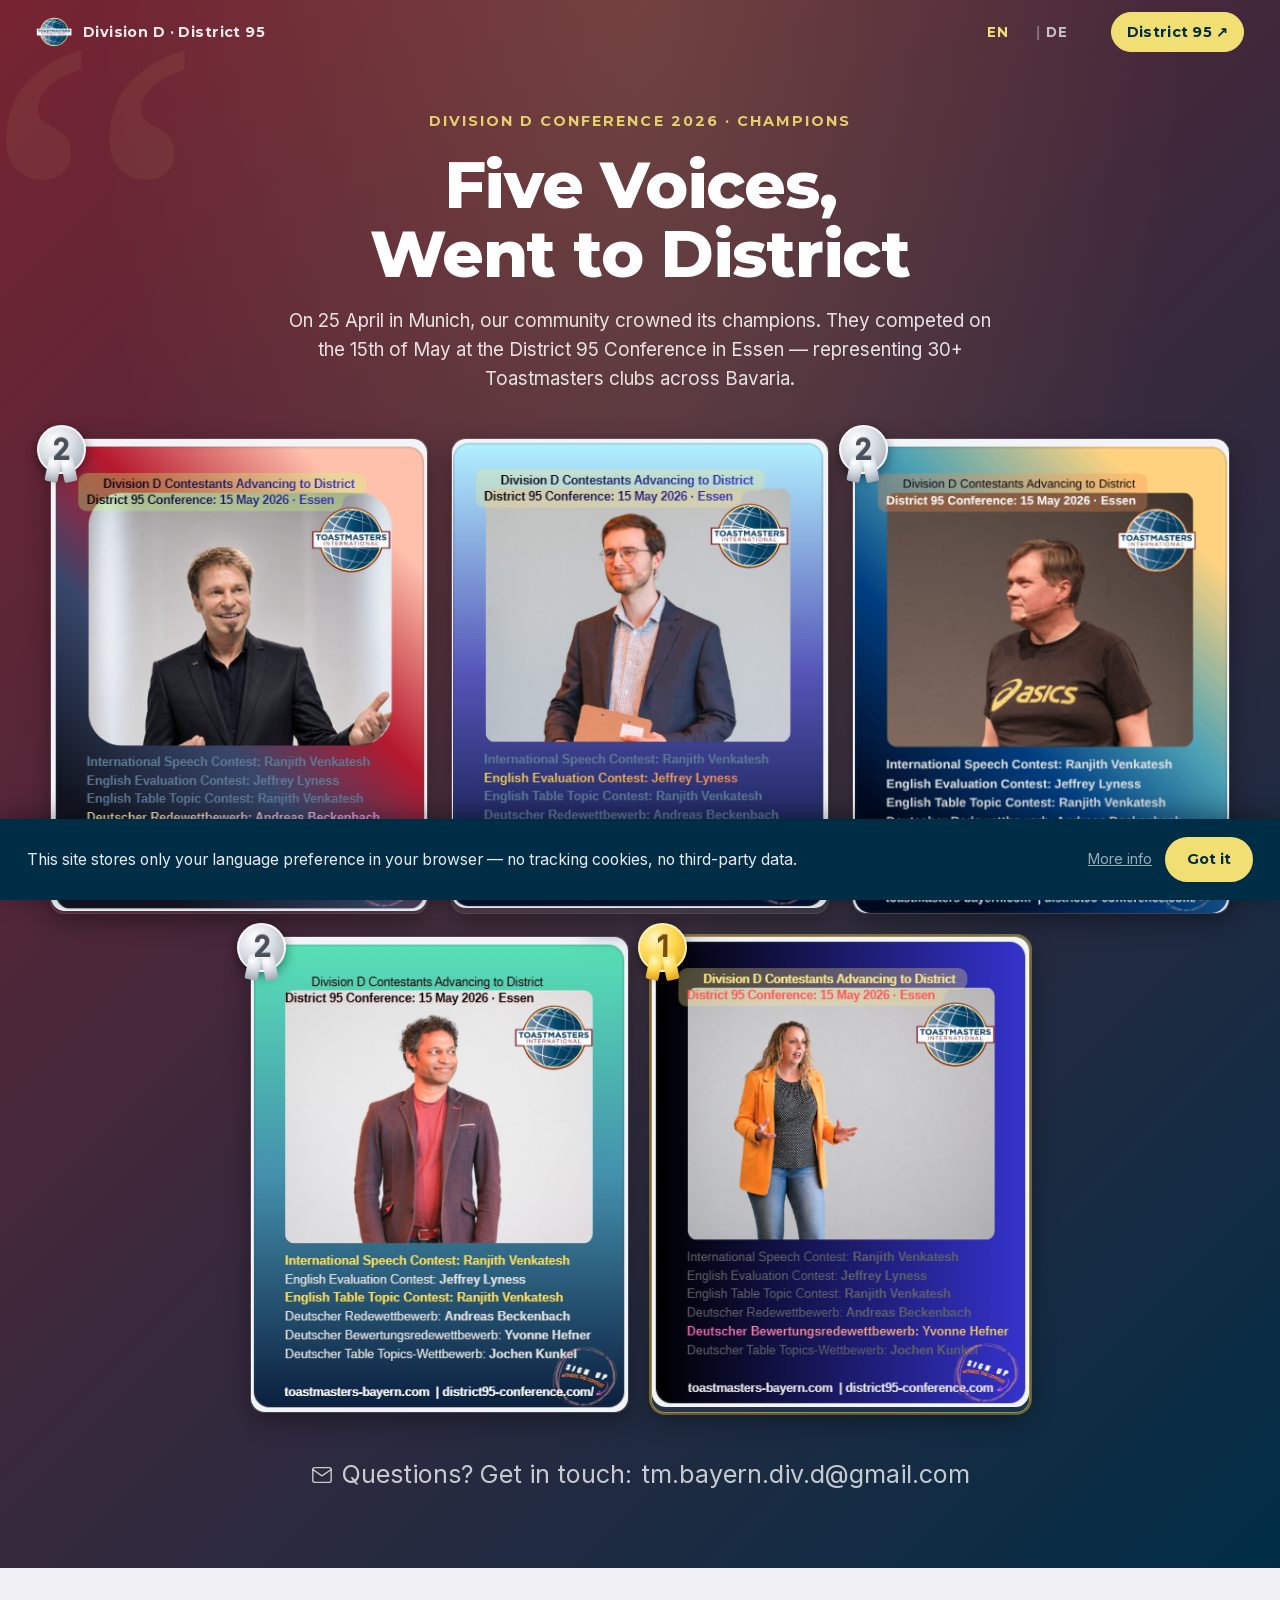
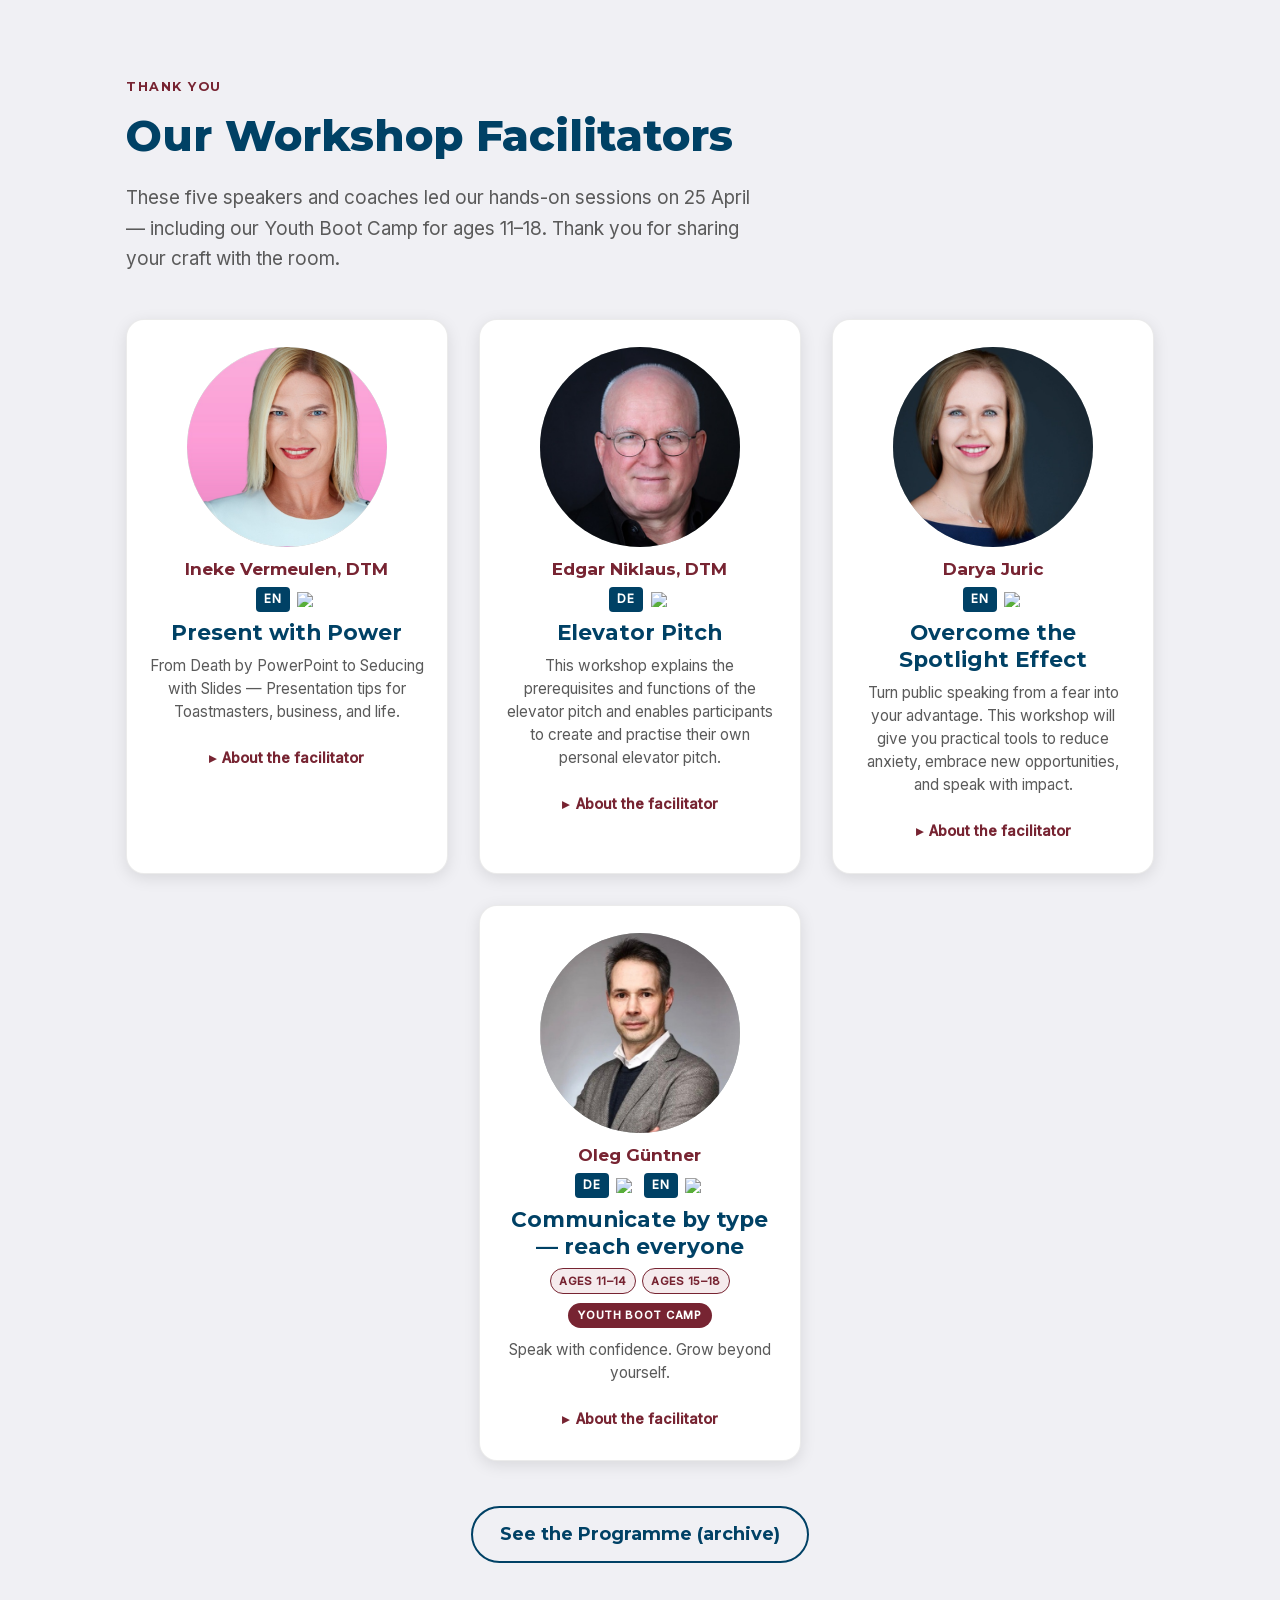
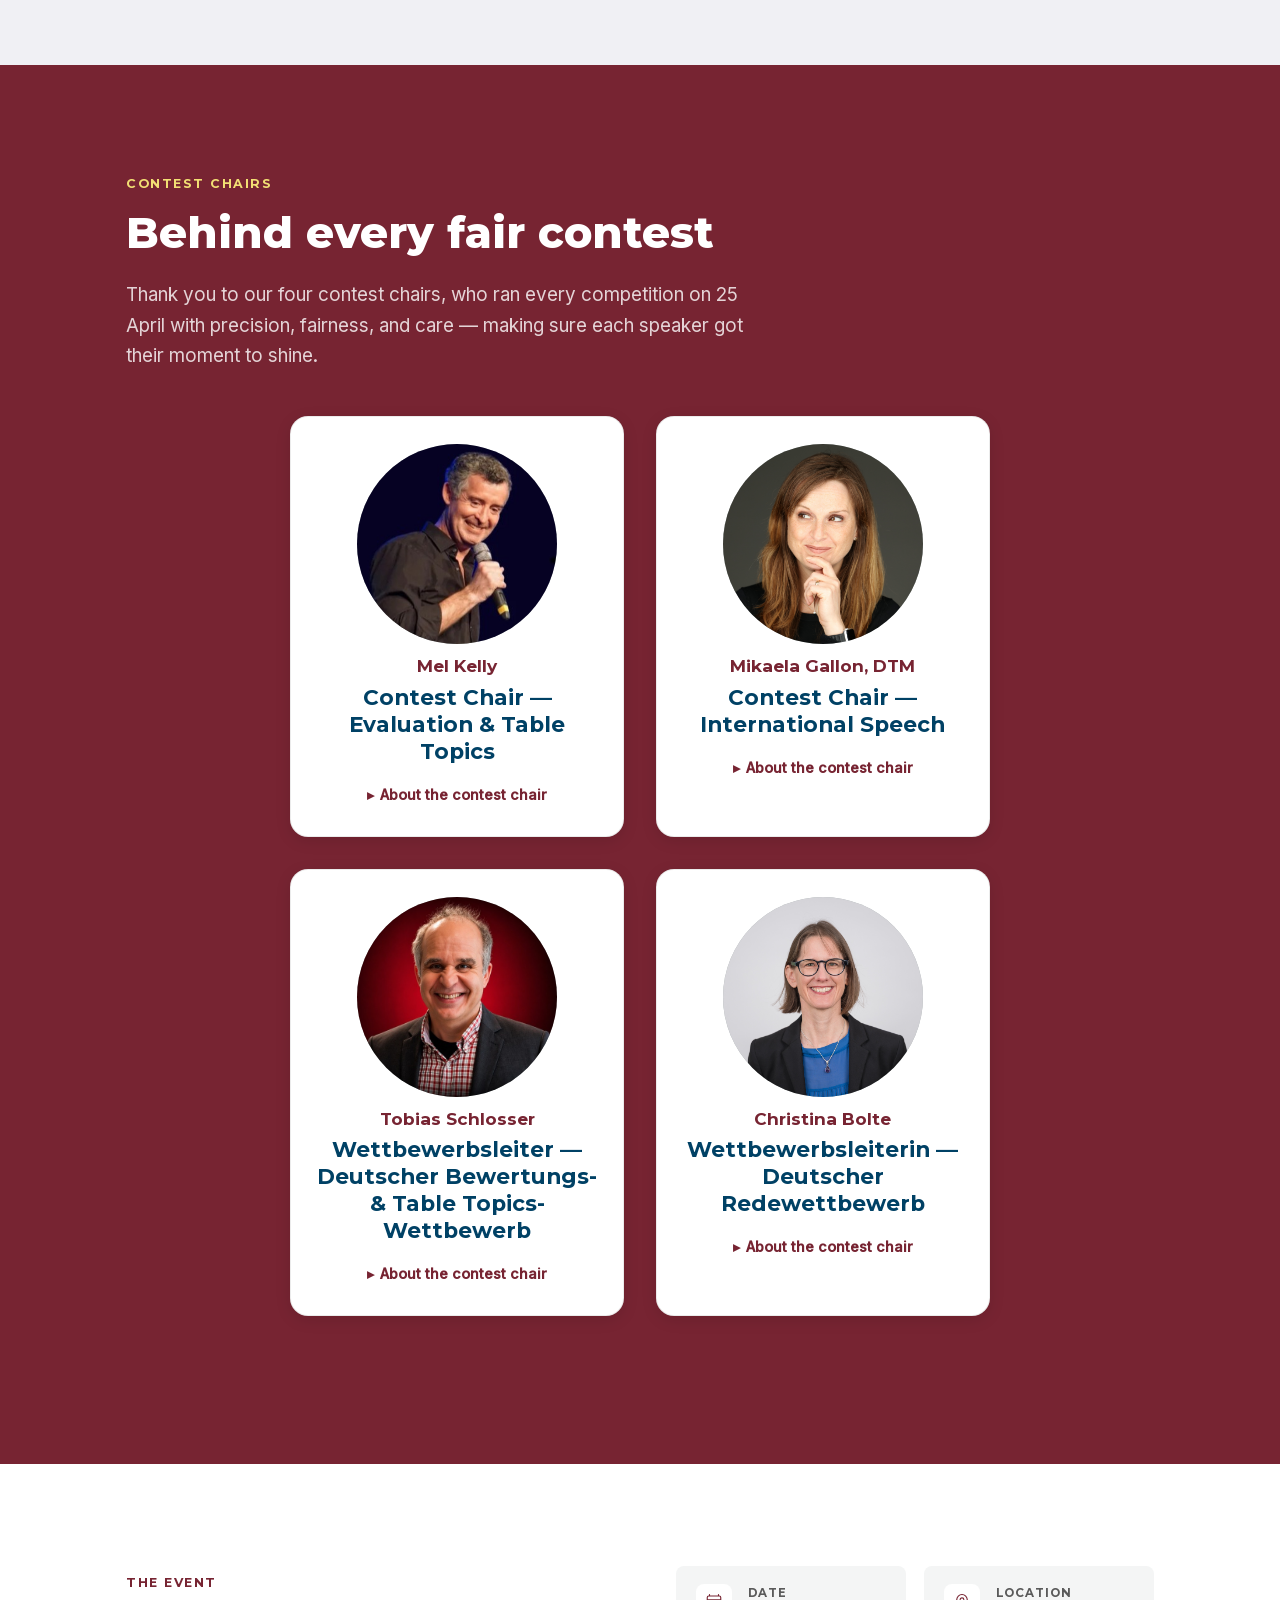
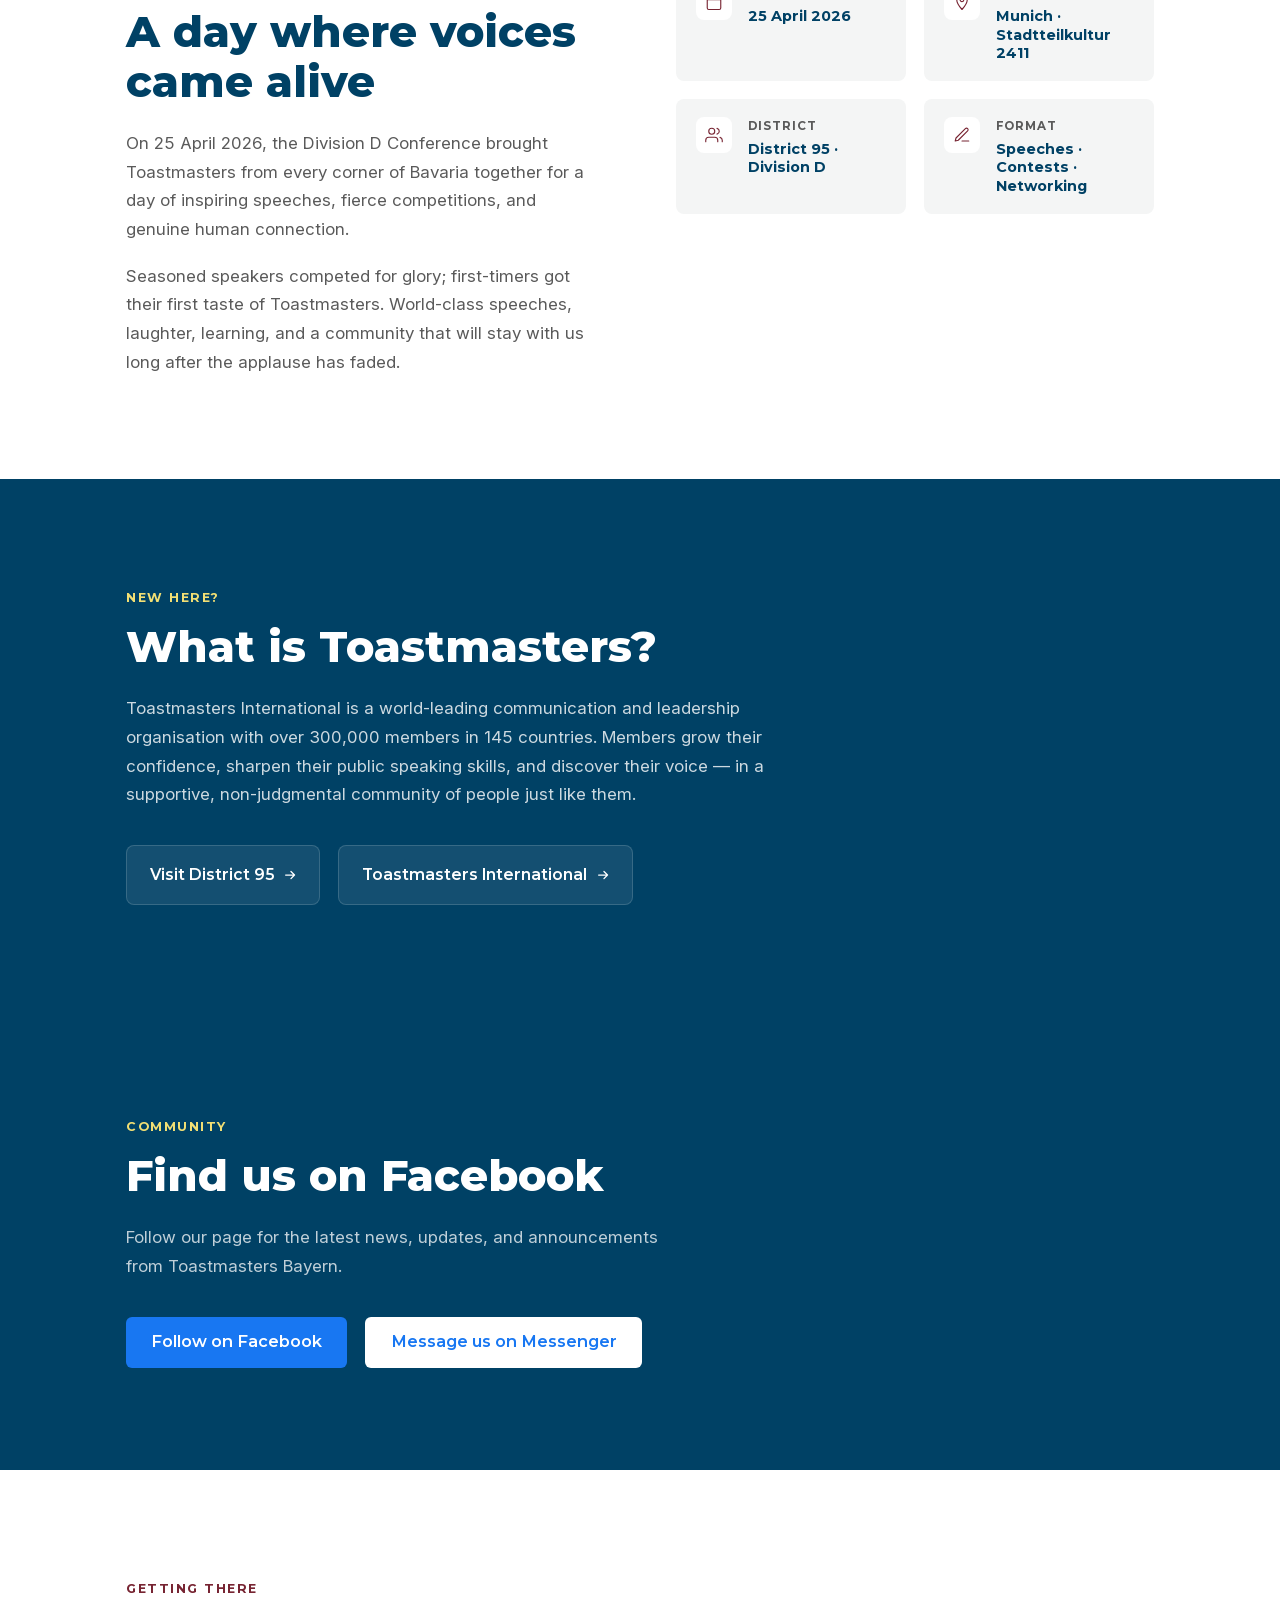
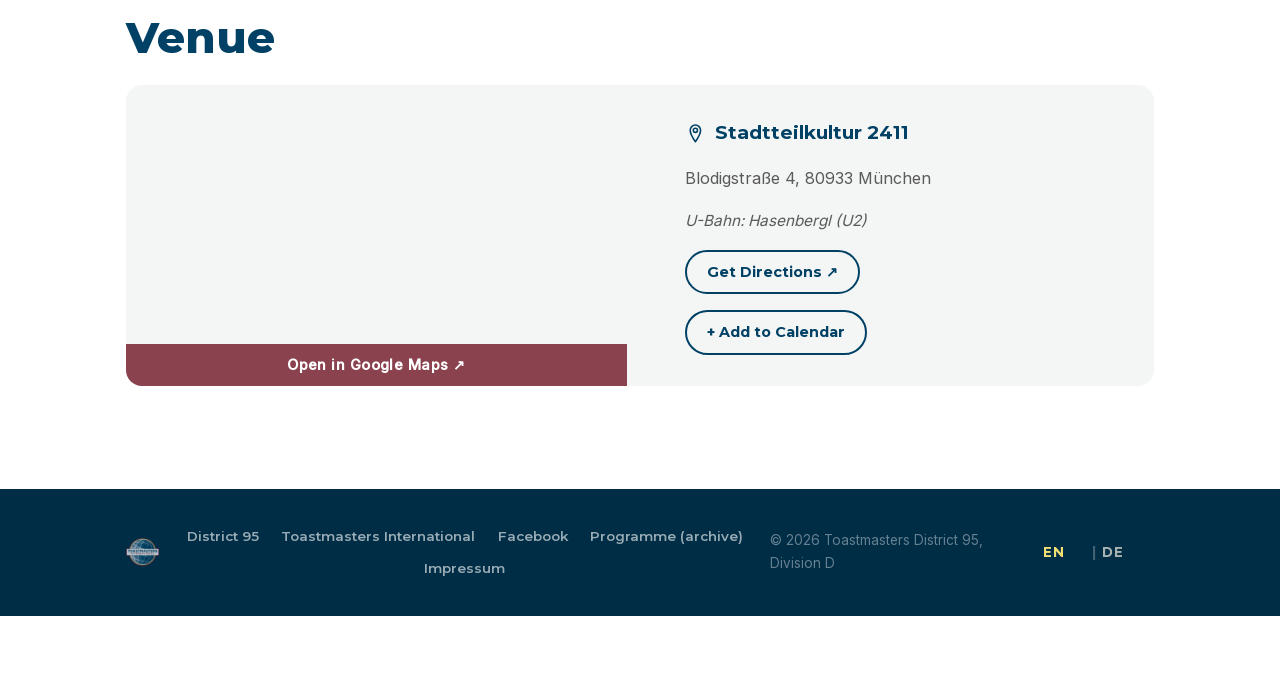
==== index.html @ 098e9d00 "Remove Igor Petrov facilitator card; align four-up grid Drop the Igor Petrov Youth Boot Camp card an" ====
<!DOCTYPE html>
<html lang="en">
<head>
  <meta charset="UTF-8" />
  <meta name="viewport" content="width=device-width, initial-scale=1.0" />
  <title>Division D Conference 2026 — Champions | Toastmasters Bayern</title>
  <meta name="description" content="Meet the five champions of the Toastmasters Bayern Division D Conference 2026, who competed at the District 95 Conference on 15 May in Essen." />

  <!-- Open Graph -->
  <meta property="og:type" content="website" />
  <meta property="og:url" content="https://toastmasters-bayern.com/" />
  <meta property="og:site_name" content="Toastmasters Bayern" />
  <meta property="og:title" content="Division D Conference 2026 — Meet our Champions" />
  <meta property="og:description" content="Five voices from Bavaria competed at the District 95 Conference in Essen on 15 May." />
  <meta property="og:image" content="https://toastmasters-bayern.com/images/og-image.png" />
  <meta property="og:image:width" content="1200" />
  <meta property="og:image:height" content="630" />
  <meta property="og:image:type" content="image/png" />
  <meta property="og:locale" content="en_US" />
  <meta property="og:locale:alternate" content="de_DE" />

  <!-- Twitter Card -->
  <meta name="twitter:card" content="summary_large_image" />
  <meta name="twitter:title" content="Division D Conference 2026 — Meet our Champions" />
  <meta name="twitter:description" content="Five voices from Bavaria competed at the District 95 Conference in Essen on 15 May." />
  <meta name="twitter:image" content="https://toastmasters-bayern.com/images/og-image.png" />

  <link rel="canonical" href="https://toastmasters-bayern.com/" />
  <meta name="theme-color" content="#004165" />

  <!-- Favicon -->
  <link rel="icon" href="/images/favicon.ico" sizes="48x48" />
  <link rel="icon" href="/images/favicon-48x48.png" type="image/png" sizes="48x48" />
  <link rel="icon" href="/images/favicon-192x192.png" type="image/png" sizes="192x192" />
  <link rel="apple-touch-icon" href="/images/apple-touch-icon.png" />

  <!-- Fonts: self-hosted for GDPR compliance (no Google CDN) -->

  <link rel="stylesheet" href="css/style.css?v=10" />

  <!-- Structured Data -->
  <script type="application/ld+json">
  {
    "@context": "https://schema.org",
    "@type": "Event",
    "name": "Toastmasters Bayern — Division D Conference 2026",
    "description": "Toastmasters Bayern Division D Conference 2026 — April 25 in Munich. A day of speeches, workshops, and growing through connection.",
    "startDate": "2026-04-25T09:00:00+02:00",
    "endDate": "2026-04-25T18:00:00+02:00",
    "eventStatus": "https://schema.org/EventScheduled",
    "eventAttendanceMode": "https://schema.org/OfflineEventAttendanceMode",
    "location": {
      "@type": "Place",
      "name": "Stadtteilkultur 2411",
      "address": {
        "@type": "PostalAddress",
        "streetAddress": "Blodigstraße 4",
        "addressLocality": "München",
        "postalCode": "80933",
        "addressCountry": "DE"
      }
    },
    "image": "https://toastmasters-bayern.com/images/og-image.png",
    "organizer": {
      "@type": "Organization",
      "name": "Toastmasters Bayern — Division D, District 95",
      "url": "https://toastmasters-bayern.com",
      "logo": "https://toastmasters-bayern.com/images/favicon-192x192.png"
    },
    "url": "https://toastmasters-bayern.com/"
  }
  </script>
  <script type="application/ld+json">
  {
    "@context": "https://schema.org",
    "@type": "Organization",
    "name": "Toastmasters Bayern",
    "alternateName": "Toastmasters Division D",
    "url": "https://toastmasters-bayern.com",
    "logo": "https://toastmasters-bayern.com/images/favicon-192x192.png",
    "description": "Toastmasters Bayern (Division D, District 95) — über 30 Clubs für Rhetorik und Führungskompetenz in München, Nürnberg, Erlangen, Bamberg und ganz Bayern.",
    "areaServed": {
      "@type": "State",
      "name": "Bayern",
      "containedInPlace": {
        "@type": "Country",
        "name": "Germany"
      }
    }
  }
  </script>
</head>
<body>

  <!-- ═══════════════════════════════════════════
       NAVIGATION
  ═══════════════════════════════════════════ -->
  <header class="nav" id="nav">
    <div class="nav__inner">
      <a href="#" class="nav__brand">
        <img src="images/tm-logo.png" alt="Toastmasters International" class="nav__logo" />
        <span class="nav__brand-text" data-i18n="nav.brand">Division D · District 95</span>
      </a>

      <div class="nav__right">
        <button class="lang-toggle" id="langToggle" aria-label="Switch language">
          <span class="lang-toggle__en">EN <img src="https://flagcdn.com/16x12/gb.png" alt="" class="lang-flag-img"></span>
          <span class="lang-toggle__sep">|</span>
          <span class="lang-toggle__de">DE <img src="https://flagcdn.com/16x12/de.png" alt="" class="lang-flag-img"></span>
        </button>
        <a href="https://www.district95-conference.com/" target="_blank" rel="noopener" class="nav__d95-link" data-i18n="nav.d95">District 95 ↗</a>
        <button class="nav__burger" id="navBurger" aria-label="Open menu" aria-expanded="false">
          <span></span><span></span><span></span>
        </button>
      </div>
    </div>

    <nav class="nav__mobile" id="navMobile" aria-hidden="true">
      <a href="#hero" class="nav__mobile-link" data-i18n="nav.champions">Champions</a>
      <a href="#workshops" class="nav__mobile-link" data-i18n="nav.workshops">Workshops</a>
      <a href="#about" class="nav__mobile-link" data-i18n="nav.about">About</a>
      <a href="#toastmasters" class="nav__mobile-link" data-i18n="nav.tm">Toastmasters</a>
      <a href="#venue" class="nav__mobile-link" data-i18n="nav.venue">Venue</a>
      <a href="https://www.district95-conference.com/" target="_blank" rel="noopener" class="nav__mobile-link" data-i18n="nav.d95mobile">District 95 ↗</a>
    </nav>
  </header>

  <!-- ═══════════════════════════════════════════
       HERO — Champions of Division D 2026
  ═══════════════════════════════════════════ -->
  <section class="hero hero--champions" id="hero">
    <div class="hero__deco" aria-hidden="true">&ldquo;</div>
    <div class="hero__content hero__content--wide">
      <p class="hero__eyebrow" data-i18n="hero.eyebrow">Division D Conference 2026 · Champions</p>
      <h1 class="hero__title hero__title--champions" data-i18n="hero.title">Five Voices,<br>Went to District</h1>
      <p class="hero__lead" data-i18n="hero.lead">On 25 April in Munich, our community crowned its champions. They competed on the 15th of May at the District 95 Conference in Essen — representing 30+ Toastmasters clubs across Bavaria.</p>

      <p class="hero__visitor-count hero__visitor-count--pill" id="visitorCount" aria-live="polite"></p>

      <div class="champions" role="list">
        <a href="https://www.district95-conference.com/" target="_blank" rel="noopener" class="champion-card champion-card--silver" role="listitem">
          <img src="images/winners/andreas_beckenbach.png" alt="Andreas Beckenbach — 2nd place at the District 95 Conference, Deutscher Redewettbewerb" class="champion-card__img" />
          <span class="champion-medal" aria-label="2nd place at District 95"><span class="champion-medal__num" aria-hidden="true">2</span></span>
        </a>
        <a href="https://www.district95-conference.com/" target="_blank" rel="noopener" class="champion-card" role="listitem">
          <img src="images/winners/jeffrey_lyness.png" alt="Jeffrey Lyness — Division D champion, English Evaluation Contest, at the District 95 Conference" class="champion-card__img" />
        </a>
        <a href="https://www.district95-conference.com/" target="_blank" rel="noopener" class="champion-card champion-card--silver" role="listitem">
          <img src="images/winners/jochen_kunkel.png" alt="Jochen Kunkel — 2nd place at the District 95 Conference, Deutscher Table Topics-Wettbewerb" class="champion-card__img" />
          <span class="champion-medal" aria-label="2nd place at District 95"><span class="champion-medal__num" aria-hidden="true">2</span></span>
        </a>
        <a href="https://www.district95-conference.com/" target="_blank" rel="noopener" class="champion-card champion-card--silver" role="listitem">
          <img src="images/winners/ranjith_venkatesh.png" alt="Ranjith Venkatesh — 2nd place at the District 95 Conference, International Speech Contest and English Table Topics Contest" class="champion-card__img" />
          <span class="champion-medal" aria-label="2nd place at District 95"><span class="champion-medal__num" aria-hidden="true">2</span></span>
        </a>
        <a href="https://www.district95-conference.com/" target="_blank" rel="noopener" class="champion-card champion-card--gold" role="listitem">
          <img src="images/winners/yvonne_hefner.png" alt="Yvonne Hefner — 1st place, District 95 Champion, Deutscher Bewertungsredewettbewerb" class="champion-card__img" />
          <span class="champion-medal" aria-label="1st place — District 95 Champion"><span class="champion-medal__num" aria-hidden="true">1</span></span>
        </a>
      </div>

      <p class="hero__contact">
        <a href="mailto:tm.bayern.div.d@gmail.com" class="hero__contact-link">
          <svg class="icon" viewBox="0 0 24 24" fill="none" aria-hidden="true"><path d="M4 4h16c1.1 0 2 .9 2 2v12c0 1.1-.9 2-2 2H4c-1.1 0-2-.9-2-2V6c0-1.1.9-2 2-2z" stroke="currentColor" stroke-width="1.5" stroke-linecap="round"/><polyline points="22,6 12,13 2,6" stroke="currentColor" stroke-width="1.5" stroke-linecap="round" stroke-linejoin="round"/></svg>
          <span data-i18n="contact.text">Questions? Get in touch:</span>
          tm.bayern.div.d@gmail.com
        </a>
      </p>
    </div>
  </section>

  <!-- ═══════════════════════════════════════════
       WORKSHOPS
  ═══════════════════════════════════════════ -->
  <section class="section section--light" id="workshops">
    <div class="container">
      <span class="section__label" data-i18n="workshops.label">Thank you</span>
      <h2 class="section__title" data-i18n="workshops.title">Our Workshop Facilitators</h2>
      <p class="workshops__intro" data-i18n="workshops.intro">These five speakers and coaches led our hands-on sessions on 25 April — including our Youth Boot Camp for ages 11–18. Thank you for sharing your craft with the room.</p>
      <div class="workshop-grid workshop-grid--four">

        <!-- Workshop 1: Ineke Vermeulen -->
        <div class="workshop-card">
          <div class="workshop-card__photo-wrap">
            <img src="images/workshop-ineke.jpg" alt="Ineke Vermeulen" class="workshop-card__photo" loading="lazy" />
          </div>
          <div class="workshop-card__body">
            <h3 class="workshop-card__name">Ineke Vermeulen, DTM</h3>
            <div class="workshop-card__lang-row">
              <span class="workshop-card__lang">EN</span>
              <span class="workshop-card__lang-flag"><img src="https://flagcdn.com/20x15/gb.png" alt="EN" class="lang-flag-img--card"></span>
            </div>
            <p class="workshop-card__title" data-i18n="workshops.1.title">Present with Power</p>
            <p class="workshop-card__desc" data-i18n="workshops.1.desc">From Death by PowerPoint to Seducing with Slides — Presentation tips for Toastmasters, business, and life.</p>
            <details class="workshop-card__bio-toggle">
              <summary data-i18n="workshops.1.bioToggle">About the facilitator</summary>
              <p class="workshop-card__bio" data-i18n="workshops.1.bio">Ineke Vermeulen is a public speaking and TEDx coach, trainer, and Distinguished Toastmaster (DTM) with over 15 years of experience. She works with clients ranging from ambitious individuals to global organisations, helping them communicate with confidence, clarity, and impact.</p>
            </details>
          </div>
        </div>

        <!-- Workshop 2: Edgar Niklaus -->
        <div class="workshop-card">
          <div class="workshop-card__photo-wrap">
            <img src="images/workshop-edgar.jpg" alt="Edgar Niklaus" class="workshop-card__photo" loading="lazy" />
          </div>
          <div class="workshop-card__body">
            <h3 class="workshop-card__name">Edgar Niklaus, DTM</h3>
            <div class="workshop-card__lang-row">
              <span class="workshop-card__lang">DE</span>
              <span class="workshop-card__lang-flag"><img src="https://flagcdn.com/20x15/de.png" alt="DE" class="lang-flag-img--card"></span>
            </div>
            <p class="workshop-card__title" data-i18n="workshops.2.title">Elevator Pitch</p>
            <p class="workshop-card__desc" data-i18n="workshops.2.desc">Der Workshop erklärt Voraussetzungen und Funktionen des Elevator Pitchs und versetzt die Teilnehmer in die Lage ihren eigenen persönlichen Elevator Pitch zu erstellen und zu üben.</p>
            <details class="workshop-card__bio-toggle">
              <summary data-i18n="workshops.2.bioToggle">About the facilitator</summary>
              <p class="workshop-card__bio" data-i18n="workshops.2.bio">Edgar Niklaus (Dipl.-Ing. und Betriebswirt) ist selbständiger Finanz- und Versicherungsmakler seit 1999. Bei Toastmasters seit November 2004, DTM seit 2015. Er hat unzählige Reden und viele Workshops gehalten und bringt 18 Jahre berufliche Führungserfahrung mit.</p>
            </details>
          </div>
        </div>

        <!-- Workshop 3: Darya Juric -->
        <div class="workshop-card">
          <div class="workshop-card__photo-wrap">
            <img src="images/workshop-darya.jpg" alt="Darya Juric" class="workshop-card__photo workshop-card__photo--darya" loading="lazy" />
          </div>
          <div class="workshop-card__body">
            <h3 class="workshop-card__name">Darya Juric</h3>
            <div class="workshop-card__lang-row">
              <span class="workshop-card__lang">EN</span>
              <span class="workshop-card__lang-flag"><img src="https://flagcdn.com/20x15/gb.png" alt="EN" class="lang-flag-img--card"></span>
            </div>
            <p class="workshop-card__title" data-i18n="workshops.3.title">Overcome the Spotlight Effect</p>
            <p class="workshop-card__desc" data-i18n="workshops.3.desc">Turn public speaking from a fear into your advantage. This workshop will give you practical tools to reduce anxiety, embrace new opportunities, and speak with impact.</p>
            <details class="workshop-card__bio-toggle">
              <summary data-i18n="workshops.3.bioToggle">About the facilitator</summary>
              <p class="workshop-card__bio" data-i18n="workshops.3.bio">Darya Juric is an IT professional passionate about communication. In 2022 she founded a corporate Toastmasters club, and later a series of webinars focused on developing the inner skills and mindset that lay the foundation for successful public speaking.</p>
            </details>
          </div>
        </div>

        <!-- Workshop 4: Oleg Güntner (Youth Boot Camp) -->
        <div class="workshop-card workshop-card--bootcamp">
          <div class="workshop-card__photo-wrap">
            <img src="images/workshop-oleg.jpg" alt="Oleg Güntner" class="workshop-card__photo" loading="lazy" />
          </div>
          <div class="workshop-card__body">
            <h3 class="workshop-card__name">Oleg Güntner</h3>
            <div class="workshop-card__lang-row">
              <span class="workshop-card__lang">DE</span>
              <span class="workshop-card__lang-flag"><img src="https://flagcdn.com/20x15/de.png" alt="DE" class="lang-flag-img--card"></span>
              <span class="workshop-card__lang">EN</span>
              <span class="workshop-card__lang-flag"><img src="https://flagcdn.com/20x15/gb.png" alt="EN" class="lang-flag-img--card"></span>
            </div>
            <p class="workshop-card__title" data-i18n="workshops.4.title">Communicate by type — reach everyone</p>
            <div class="workshop-card__ages-row" aria-label="Age groups">
              <span class="workshop-card__age-pill" data-i18n="workshops.4.ages1">Ages 11–14</span>
              <span class="workshop-card__age-pill" data-i18n="workshops.4.ages2">Ages 15–18</span>
            </div>
            <span class="workshop-card__bootcamp-pill" data-i18n="bootcamp.pill">Youth Boot Camp</span>
            <p class="workshop-card__desc" data-i18n="workshops.4.desc">Speak with confidence. Grow beyond yourself.</p>
            <details class="workshop-card__bio-toggle">
              <summary data-i18n="workshops.4.bioToggle">About the facilitator</summary>
              <p class="workshop-card__bio" data-i18n="workshops.4.bio">Oleg Güntner has spent 25 years at BMW, currently as a manager responsible for prototype part quality in development. He is a certified trainer for "The 7 Habits of Highly Effective People" and a coach for leadership and personal development. A Toastmaster since 2012, he is currently President of Munich Media Speakers. He holds degrees in Industrial Engineering and is an NLP Master.</p>
            </details>
          </div>
        </div>

      </div>
      <div class="workshops__cta-wrap">
        <a href="agenda.html#workshops" class="btn btn--outline" data-i18n="workshops.cta">See the Programme (archive)</a>
      </div>
    </div>
  </section>

  <!-- ═══════════════════════════════════════════
       CONTEST CHAIRS
  ═══════════════════════════════════════════ -->
  <section class="section section--maroon" id="contest-chairs">
    <div class="container">
      <span class="section__label section__label--light" data-i18n="cc.label">Contest Chairs</span>
      <h2 class="section__title section__title--light" data-i18n="cc.title">Behind every fair contest</h2>
      <p class="workshops__intro workshops__intro--light" data-i18n="cc.intro">Thank you to our four contest chairs, who ran every competition on 25 April with precision, fairness, and care — making sure each speaker got their moment to shine.</p>
      <div class="workshop-grid workshop-grid--centered">

        <!-- Contest Chair 1: Mel Kelly -->
        <div class="workshop-card">
          <div class="workshop-card__photo-wrap">
            <img src="images/cc-mel.jpg" alt="Mel Kelly" class="workshop-card__photo" loading="lazy" />
          </div>
          <div class="workshop-card__body">
            <h3 class="workshop-card__name">Mel Kelly</h3>
            <p class="workshop-card__title" data-i18n="cc.3.role">Contest Chair — Evaluation &amp; Table Topics</p>
            <details class="workshop-card__bio-toggle">
              <summary data-i18n="cc.3.bioToggle">About the contest chair</summary>
              <p class="workshop-card__bio" data-i18n="cc.3.bio">Mel Kelly is a dynamic speaker and comedian known for his sharp wit and engaging stage presence. A Toastmasters champion, he has impressed audiences across Europe with his ability to blend humor and powerful storytelling. Over the years, Mel has earned multiple awards at Toastmasters district conferences in both English and German, including 1st place finishes in Evaluation and Table Topics, as well as top placements in Humorous and International Speech contests. With experience both on stage and in competition, he brings energy, professionalism, and a touch of fun to every event — ensuring a smooth contest where every speaker gets their moment to shine.</p>
            </details>
          </div>
        </div>

        <!-- Contest Chair 2: Mikaela Gallon -->
        <div class="workshop-card">
          <div class="workshop-card__photo-wrap">
            <img src="images/cc-mikaela.jpg" alt="Mikaela Gallon" class="workshop-card__photo" loading="lazy" />
          </div>
          <div class="workshop-card__body">
            <h3 class="workshop-card__name">Mikaela Gallon, DTM</h3>
            <p class="workshop-card__title" data-i18n="cc.1.role">Contest Chair — International Speech</p>
            <details class="workshop-card__bio-toggle">
              <summary data-i18n="cc.1.bioToggle">About the contest chair</summary>
              <p class="workshop-card__bio" data-i18n="cc.1.bio">Mikaela Gallon is a Sr. IT Project Manager and PMP®, and the founder of Present.Global — where communication meets coaching, mindfulness, and presence. Half French and Maltese, raised between Argentina and South Africa, she has worked across Europe, New York, and Tokyo. Fluent in French, English, Spanish, and German, she knows firsthand that real communication goes far beyond language. A TEDx speaker, 2x TEDx coach, 3x Toastmasters District Champion, and Ivy League MBA, she has spent a lifetime crossing borders and building bridges — connecting people, connecting dots, and bringing a fuller, more human voice to the way we communicate.</p>
            </details>
          </div>
        </div>

        <!-- Contest Chair 3: Tobias Schlosser -->
        <div class="workshop-card">
          <div class="workshop-card__photo-wrap">
            <img src="images/cc-tobias.jpg" alt="Tobias Schlosser" class="workshop-card__photo" loading="lazy" />
          </div>
          <div class="workshop-card__body">
            <h3 class="workshop-card__name">Tobias Schlosser</h3>
            <p class="workshop-card__title" data-i18n="cc.4.role">Wettbewerbsleiter — Deutscher Bewertungs- &amp; Table Topics-Wettbewerb</p>
            <details class="workshop-card__bio-toggle">
              <summary data-i18n="cc.4.bioToggle">About the contest chair</summary>
              <p class="workshop-card__bio" data-i18n="cc.4.bio">Tobias Schlosser is a dedicated Toastmaster known for his analytical mindset and his willingness to dive into complexity where others might hesitate. He has a natural ability to unpack challenging ideas and turn them into meaningful insights that support real growth. An experienced competitor and leader, Tobias brings precision, fairness, and thoughtful depth to every contest. His calm presence and structured approach ensure a well-run experience — where every speaker is seen, challenged, and encouraged to improve.</p>
            </details>
          </div>
        </div>

        <!-- Contest Chair 4: Christina Bolte -->
        <div class="workshop-card">
          <div class="workshop-card__photo-wrap">
            <img src="images/cc-christina.jpg" alt="Christina Bolte" class="workshop-card__photo" loading="lazy" />
          </div>
          <div class="workshop-card__body">
            <h3 class="workshop-card__name">Christina Bolte</h3>
            <p class="workshop-card__title" data-i18n="cc.2.role">Wettbewerbsleiterin — Deutscher Redewettbewerb</p>
            <details class="workshop-card__bio-toggle">
              <summary data-i18n="cc.2.bioToggle">About the contest chair</summary>
              <p class="workshop-card__bio" data-i18n="cc.2.bio">Christina, an industrial engineer with over 14 years in the automotive industry, once considered invisibility her superpower—until launching her own business as a health consultant revealed the need to be seen and heard. This turning point led her to Toastmasters in 2014. Since then, she has served multiple times as a District Officer and held various leadership roles across clubs. Through Toastmasters, she transformed her voice into a powerful business asset—making confident speaking and impactful presentations a cornerstone of her success.</p>
            </details>
          </div>
        </div>

      </div>
    </div>
  </section>

  <!-- ═══════════════════════════════════════════
       ABOUT THE EVENT
  ═══════════════════════════════════════════ -->
  <section class="section section--light" id="about">
    <div class="container">
      <div class="about__grid">
        <div class="about__text">
          <span class="section__label" data-i18n="about.label">The Event</span>
          <h2 class="section__title" data-i18n="about.title">A day where voices came alive</h2>
          <p data-i18n="about.body1">On 25 April 2026, the Division D Conference brought Toastmasters from every corner of Bavaria together for a day of inspiring speeches, fierce competitions, and genuine human connection.</p>
          <p data-i18n="about.body2">Seasoned speakers competed for glory; first-timers got their first taste of Toastmasters. World-class speeches, laughter, learning, and a community that will stay with us long after the applause has faded.</p>

        </div>
        <div class="about__facts">
          <div class="fact-card">
            <div class="fact-card__icon">
              <svg viewBox="0 0 24 24" fill="none" aria-hidden="true"><path d="M6 2v2M18 2v2M3 9h18M5 4h14a2 2 0 012 2v14a2 2 0 01-2 2H5a2 2 0 01-2-2V6a2 2 0 012-2z" stroke="currentColor" stroke-width="1.5" stroke-linecap="round"/></svg>
            </div>
            <div>
              <div class="fact-card__label" data-i18n="facts.dateLabel">Date</div>
              <div class="fact-card__value" data-i18n="facts.dateValue">25 April 2026</div>
            </div>
          </div>
          <div class="fact-card">
            <div class="fact-card__icon">
              <svg viewBox="0 0 24 24" fill="none" aria-hidden="true"><path d="M12 2C8.13 2 5 5.13 5 9c0 5.25 7 13 7 13s7-7.75 7-13c0-3.87-3.13-7-7-7zm0 9.5a2.5 2.5 0 110-5 2.5 2.5 0 010 5z" stroke="currentColor" stroke-width="1.5" stroke-linecap="round" stroke-linejoin="round"/></svg>
            </div>
            <div>
              <div class="fact-card__label" data-i18n="facts.locationLabel">Location</div>
              <div class="fact-card__value" data-i18n="facts.locationValue">Munich · Stadtteilkultur 2411</div>
            </div>
          </div>
          <div class="fact-card">
            <div class="fact-card__icon">
              <svg viewBox="0 0 24 24" fill="none" aria-hidden="true"><path d="M17 21v-2a4 4 0 00-4-4H5a4 4 0 00-4 4v2M9 11a4 4 0 100-8 4 4 0 000 8zM23 21v-2a4 4 0 00-3-3.87M16 3.13a4 4 0 010 7.75" stroke="currentColor" stroke-width="1.5" stroke-linecap="round" stroke-linejoin="round"/></svg>
            </div>
            <div>
              <div class="fact-card__label" data-i18n="facts.districtLabel">District</div>
              <div class="fact-card__value" data-i18n="facts.districtValue">District 95 · Division D</div>
            </div>
          </div>
          <div class="fact-card">
            <div class="fact-card__icon">
              <svg viewBox="0 0 24 24" fill="none" aria-hidden="true"><path d="M12 20h9M16.5 3.5a2.121 2.121 0 013 3L7 19l-4 1 1-4L16.5 3.5z" stroke="currentColor" stroke-width="1.5" stroke-linecap="round" stroke-linejoin="round"/></svg>
            </div>
            <div>
              <div class="fact-card__label" data-i18n="facts.formatLabel">Format</div>
              <div class="fact-card__value" data-i18n="facts.formatValue">Speeches · Contests · Networking</div>
            </div>
          </div>
        </div>
      </div>
    </div>
  </section>


<!-- ═══════════════════════════════════════════
       WHAT IS TOASTMASTERS?
  ═══════════════════════════════════════════ -->
  <section class="section section--dark" id="toastmasters">
    <div class="container">
      <span class="section__label section__label--light" data-i18n="tm.label">New here?</span>
      <h2 class="section__title section__title--light" data-i18n="tm.title">What is Toastmasters?</h2>
      <p class="tm__body" data-i18n="tm.body">Toastmasters International is a world-leading communication and leadership organisation with over 300,000 members in 145 countries. Members grow their confidence, sharpen their public speaking skills, and discover their voice — in a supportive, non-judgmental community of people just like them.</p>
      <div class="tm__links">
        <a href="https://toastmasters-95.org" target="_blank" rel="noopener" class="tm__link-card">
          <span data-i18n="tm.d95">Visit District 95</span>
          <svg class="icon-sm" viewBox="0 0 16 16" fill="none" aria-hidden="true"><path d="M3 8h10M9 4l4 4-4 4" stroke="currentColor" stroke-width="1.5" stroke-linecap="round" stroke-linejoin="round"/></svg>
        </a>
        <a href="https://www.toastmasters.org" target="_blank" rel="noopener" class="tm__link-card">
          <span data-i18n="tm.international">Toastmasters International</span>
          <svg class="icon-sm" viewBox="0 0 16 16" fill="none" aria-hidden="true"><path d="M3 8h10M9 4l4 4-4 4" stroke="currentColor" stroke-width="1.5" stroke-linecap="round" stroke-linejoin="round"/></svg>
        </a>
      </div>
    </div>
  </section>


  <!-- ═══════════════════════════════════════════
       FACEBOOK
  ═══════════════════════════════════════════ -->
  <section class="section section--dark" id="facebook">
    <div class="container fb-section">
      <span class="section__label section__label--light" data-i18n="fb.label">Community</span>
      <h2 class="section__title section__title--light" data-i18n="fb.title">Find us on Facebook</h2>
      <p class="fb-section__body" data-i18n="fb.body">Follow our page for the latest news, updates, and announcements from Toastmasters Bayern.</p>
      <div class="fb-section__actions">
        <a href="https://www.facebook.com/ToastmastersBayern" target="_blank" rel="noopener noreferrer" class="btn fb-section__btn fb-section__btn--page" data-i18n="fb.follow">
          <svg viewBox="0 0 24 24" fill="currentColor" aria-hidden="true" class="fb-section__btn-icon"><path d="M24 12.073c0-6.627-5.373-12-12-12s-12 5.373-12 12c0 5.99 4.388 10.954 10.125 11.854v-8.385H7.078v-3.47h3.047V9.43c0-3.007 1.792-4.669 4.533-4.669 1.312 0 2.686.235 2.686.235v2.953H15.83c-1.491 0-1.956.925-1.956 1.874v2.25h3.328l-.532 3.47h-2.796v8.385C19.612 23.027 24 18.062 24 12.073z"/></svg>
          Follow on Facebook
        </a>
        <a href="https://m.me/ToastmastersBayern" target="_blank" rel="noopener noreferrer" class="btn fb-section__btn fb-section__btn--messenger" data-i18n="fb.message">
          <svg viewBox="0 0 24 24" fill="currentColor" aria-hidden="true" class="fb-section__btn-icon"><path d="M12 0C5.374 0 0 4.975 0 11.111c0 3.497 1.745 6.616 4.472 8.652V24l4.086-2.242c1.09.301 2.246.464 3.442.464 6.626 0 12-4.974 12-11.111C24 4.975 18.626 0 12 0zm1.191 14.963l-3.055-3.26-5.963 3.26L10.732 8l3.131 3.26L19.752 8l-6.561 6.963z"/></svg>
          Message us on Messenger
        </a>
      </div>
    </div>
  </section>

  <!-- ═══════════════════════════════════════════
       VENUE
  ═══════════════════════════════════════════ -->
  <section class="section section--light" id="venue">
    <div class="container">
      <span class="section__label" data-i18n="venue.label">Getting There</span>
      <h2 class="section__title" data-i18n="venue.title">Venue</h2>
      <div class="venue__card">
        <a href="https://maps.google.com/?q=Stadtteilkultur+2411,+Blodigstra%C3%9Fe+4,+80933+M%C3%BCnchen" target="_blank" rel="noopener" class="venue__map-placeholder" aria-label="Open in Google Maps">
          <iframe
            src="https://maps.google.com/maps?q=Blodigstra%C3%9Fe+4,+80933+M%C3%BCnchen&output=embed&z=15"
            width="100%" height="100%" style="border:0;pointer-events:none;" loading="lazy"
            title="Venue map" aria-hidden="true"></iframe>
          <span class="venue__map-overlay" data-i18n="venue.mapCta">Open in Google Maps ↗</span>
        </a>
        <div class="venue__info">
          <div class="venue__location">
            <svg class="icon" viewBox="0 0 20 20" fill="none" aria-hidden="true"><path d="M10 2C7.24 2 5 4.24 5 7c0 4 5 11 5 11s5-7 5-11c0-2.76-2.24-5-5-5zm0 7a2 2 0 110-4 2 2 0 010 4z" stroke="currentColor" stroke-width="1.5" stroke-linecap="round" stroke-linejoin="round"/></svg>
            <span>Stadtteilkultur 2411</span>
          </div>
          <p class="venue__address">Blodigstraße 4, 80933 München</p>
          <p class="venue__transport" data-i18n="venue.transport">U-Bahn: Hasenbergl (U2)</p>
          <a href="https://maps.google.com/?q=Stadtteilkultur+2411,+Blodigstra%C3%9Fe+4,+80933+M%C3%BCnchen" target="_blank" rel="noopener" class="btn btn--outline btn--sm venue__directions" data-i18n="venue.directions">Get Directions ↗</a>
          <button class="btn btn--outline btn--sm venue__cal" data-i18n="venue.calendar">+ Add to Calendar</button>
        </div>
      </div>
    </div>
  </section>

  <!-- ═══════════════════════════════════════════
       FOOTER
  ═══════════════════════════════════════════ -->
  <footer class="footer">
    <div class="container footer__inner">
      <img src="images/tm-logo.png" alt="Toastmasters International" class="footer__logo" />
      <div class="footer__links">
        <a href="https://toastmasters-95.org" target="_blank" rel="noopener" data-i18n="footer.d95">District 95</a>
        <a href="https://www.toastmasters.org" target="_blank" rel="noopener" data-i18n="footer.ti">Toastmasters International</a>
        <a href="https://www.facebook.com/ToastmastersBayern/" target="_blank" rel="noopener" data-i18n="footer.facebook">Facebook</a>
        <a href="agenda.html" data-i18n="footer.programme">Programme (archive)</a>
        <a href="/impressum.html" data-i18n="footer.privacy">Impressum</a>
      </div>
      <p class="footer__copy" data-i18n="footer.copy">© 2026 Toastmasters District 95, Division D</p>
      <button class="lang-toggle lang-toggle--footer" id="langToggleFooter" aria-label="Switch language">
        <span class="lang-toggle__en">EN <img src="https://flagcdn.com/16x12/gb.png" alt="" class="lang-flag-img"></span>
        <span class="lang-toggle__sep">|</span>
        <span class="lang-toggle__de">DE <img src="https://flagcdn.com/16x12/de.png" alt="" class="lang-flag-img"></span>
      </button>
    </div>
  </footer>

  <!-- ═══════════════════════════════════════════
       STICKY BOTTOM BAR — D95 send-off + sponsors
  ═══════════════════════════════════════════ -->
  <div class="bottom-bar bottom-bar--d95-primary" id="bottomBar">
    <a href="https://www.district95-conference.com/" target="_blank" rel="noopener" class="bottom-bar__item bottom-bar__conference bottom-bar__slide is-active" data-slide="0">
      <span class="bottom-bar__label bottom-bar__label--desktop" data-i18n="bar.cheer">Our champions competed at</span>
      <span class="bottom-bar__label bottom-bar__label--mobile" data-i18n="bar.cheerMobile">Champions competed at</span>
      <span class="bottom-bar__conf-text" data-i18n="bar.d95conf">District 95 Conference · 15–17 May · Essen ↗</span>
    </a>
    <div class="bottom-bar__sponsors bottom-bar__slide" data-slide="1">
      <span class="bottom-bar__label bottom-bar__label--sponsor" data-i18n="bar.thanks">With thanks to</span>
      <a href="https://inekevermeulen.com/" target="_blank" rel="noopener" class="bottom-bar__item bottom-bar__sponsor">
        <img src="images/sponsor-ineke.png" alt="Ineke Vermeulen" class="bottom-bar__logo" />
      </a>
      <span class="bottom-bar__item bottom-bar__sponsor">
        <img src="images/sponsor-36collective.jpeg" alt="36 Collective" class="bottom-bar__logo" />
      </span>
    </div>
  </div>

  <!-- Toast notification -->
  <div class="toast" id="toast" role="alert" aria-live="polite"></div>

  <!-- ── Cookie consent banner ── -->
  <div class="cookie-banner" id="cookieBanner" hidden role="dialog" aria-label="Cookie notice">
    <p class="cookie-banner__text" data-i18n="consent.text">This site stores only your language preference in your browser — no tracking cookies, no third-party data.</p>
    <div class="cookie-banner__actions">
      <a href="/impressum.html" class="cookie-banner__link" data-i18n="consent.link">More info</a>
      <button class="btn btn--yellow btn--sm" id="consentAccept" data-i18n="consent.accept">Got it</button>
    </div>
  </div>


  <script src="js/main.js?v=9"></script>
  <script src="js/bottom-bar.js?v=4"></script>
</body>
</html>
---- css/style.css ----
/* ═══════════════════════════════════════════════════════
   SELF-HOSTED FONTS (GDPR compliant — no Google CDN)
═══════════════════════════════════════════════════════ */

@font-face {
  font-family: 'Inter';
  font-style: normal;
  font-weight: 400 500;
  font-display: swap;
  src: url('../fonts/inter-latin-ext-400-500.woff2') format('woff2');
  unicode-range: U+0100-02BA, U+02BD-02C5, U+02C7-02CC, U+02CE-02D7, U+02DD-02FF,
                 U+0304, U+0308, U+0329, U+1D00-1DBF, U+1E00-1E9F, U+1EF2-1EFF,
                 U+2020, U+20A0-20AB, U+20AD-20C0, U+2113, U+2C60-2C7F, U+A720-A7FF;
}
@font-face {
  font-family: 'Inter';
  font-style: normal;
  font-weight: 400 500;
  font-display: swap;
  src: url('../fonts/inter-latin-400-500.woff2') format('woff2');
  unicode-range: U+0000-00FF, U+0131, U+0152-0153, U+02BB-02BC, U+02C6, U+02DA,
                 U+02DC, U+0304, U+0308, U+0329, U+2000-206F, U+20AC, U+2122,
                 U+2191, U+2193, U+2212, U+2215, U+FEFF, U+FFFD;
}

@font-face {
  font-family: 'Montserrat';
  font-style: normal;
  font-weight: 400 800;
  font-display: swap;
  src: url('../fonts/montserrat-latin-ext.woff2') format('woff2');
  unicode-range: U+0100-02BA, U+02BD-02C5, U+02C7-02CC, U+02CE-02D7, U+02DD-02FF,
                 U+0304, U+0308, U+0329, U+1D00-1DBF, U+1E00-1E9F, U+1EF2-1EFF,
                 U+2020, U+20A0-20AB, U+20AD-20C0, U+2113, U+2C60-2C7F, U+A720-A7FF;
}
@font-face {
  font-family: 'Montserrat';
  font-style: normal;
  font-weight: 400 800;
  font-display: swap;
  src: url('../fonts/montserrat-latin.woff2') format('woff2');
  unicode-range: U+0000-00FF, U+0131, U+0152-0153, U+02BB-02BC, U+02C6, U+02DA,
                 U+02DC, U+0304, U+0308, U+0329, U+2000-206F, U+20AC, U+2122,
                 U+2191, U+2193, U+2212, U+2215, U+FEFF, U+FFFD;
}

/* ═══════════════════════════════════════════════════════
   DIVISION D CONFERENCE 2026
   Toastmasters-compliant brand colours
═══════════════════════════════════════════════════════ */

/* ── Custom Properties ─────────────────────────────── */
:root {
  --maroon:     #772432;
  --maroon-dk:  #5a1a24;
  --navy:       #004165;
  --navy-dk:    #002d46;
  --gray:       #A9B2B1;
  --gray-lt:    #f4f5f5;
  --yellow:     #F2DF74;
  --yellow-dk:  #d4c045;
  --white:      #ffffff;
  --text:       #1a1a1a;
  --text-muted: #5a5a5a;

  --font-head:  'Montserrat', sans-serif;
  --font-body:  'Inter', sans-serif;

  --nav-h:      64px;
  --radius:     8px;
  --radius-lg:  16px;
  --transition: 220ms ease;

  --container:  1100px;
  --container-narrow: 720px;
}

/* ── Reset ─────────────────────────────────────────── */
*, *::before, *::after { box-sizing: border-box; margin: 0; padding: 0; }
[hidden] { display: none !important; }

html { scroll-behavior: smooth; -webkit-text-size-adjust: 100%; }
@media (min-width: 641px) { html { font-size: 112.5%; } }

body {
  font-family: var(--font-body);
  font-size: 1rem;
  line-height: 1.7;
  color: var(--text);
  background: var(--white);
  overflow-x: hidden;
}

img, svg { display: block; max-width: 100%; }
a { color: inherit; text-decoration: none; }
button { cursor: pointer; border: none; background: none; font: inherit; }
ul { list-style: none; }

/* ── Typography helpers ────────────────────────────── */
.section__label {
  display: inline-block;
  font-family: var(--font-head);
  font-size: .7rem;
  font-weight: 700;
  letter-spacing: .12em;
  text-transform: uppercase;
  color: var(--maroon);
  margin-bottom: .75rem;
}
.section__label--light { color: var(--yellow); }

.section__title {
  font-family: var(--font-head);
  font-size: clamp(1.6rem, 4vw, 2.4rem);
  font-weight: 800;
  line-height: 1.15;
  color: var(--navy);
  margin-bottom: 1.25rem;
}
.section__title--light { color: var(--white); }

/* ── Utility: Container ────────────────────────────── */
.container {
  width: 100%;
  max-width: var(--container);
  margin-inline: auto;
  padding-inline: clamp(1rem, 5vw, 2rem);
}
.container--narrow {
  max-width: var(--container-narrow);
  margin-inline: auto;
}

/* ── Utility: Buttons ──────────────────────────────── */
.btn {
  display: inline-flex;
  align-items: center;
  justify-content: center;
  gap: .5rem;
  font-family: var(--font-head);
  font-weight: 700;
  border-radius: 50px;
  transition: background var(--transition), transform var(--transition), box-shadow var(--transition);
  white-space: nowrap;
  min-height: 44px;
  padding: .6rem 1.5rem;
  cursor: pointer;
  text-decoration: none;
  border: 2px solid transparent;
}
.btn:focus-visible { outline: 3px solid var(--yellow); outline-offset: 3px; }
.btn:active { transform: scale(.97); }

.btn--yellow {
  background: var(--yellow);
  color: var(--navy-dk);
  border-color: var(--yellow);
}
.btn--yellow:hover { background: var(--yellow-dk); border-color: var(--yellow-dk); }
.btn:disabled,
.btn[aria-disabled="true"] {
  opacity: 0.45;
  cursor: not-allowed;
  pointer-events: none;
}

.btn--outline {
  background: transparent;
  color: var(--navy);
  border-color: var(--navy);
}
.btn--outline:hover { background: var(--navy); color: var(--white); }

.btn--sm  { font-size: .8rem; padding: .45rem 1.1rem; min-height: 36px; }
.btn--lg  { font-size: 1rem; padding: .8rem 2rem; min-height: 52px; }

/* ── Utility: Icons ────────────────────────────────── */
.icon    { width: 1.1em; height: 1.1em; flex-shrink: 0; }
.icon-sm { width: .9em; height: .9em; flex-shrink: 0; }

/* ── Utility: Link arrow ───────────────────────────── */
.link-arrow {
  display: inline-flex;
  align-items: center;
  gap: .35rem;
  font-family: var(--font-head);
  font-size: .875rem;
  font-weight: 600;
  color: var(--maroon);
  transition: gap var(--transition);
  margin-top: 1rem;
}
.link-arrow:hover { gap: .6rem; }

/* ══════════════════════════════════════════════════════
   NAVIGATION
══════════════════════════════════════════════════════ */
.nav {
  position: fixed;
  top: 0; left: 0; right: 0;
  z-index: 100;
  height: var(--nav-h);
  background: transparent;
  transition: background var(--transition), box-shadow var(--transition);
}
.nav.scrolled {
  background: rgba(0,25,40,.96);
  backdrop-filter: blur(8px);
  box-shadow: 0 2px 20px rgba(0,0,0,.25);
}

.nav__inner {
  display: flex;
  align-items: center;
  justify-content: space-between;
  height: var(--nav-h);
  padding-inline: clamp(1rem, 5vw, 2rem);
  max-width: 1300px;
  margin-inline: auto;
}

/* Brand */
.nav__brand {
  display: flex;
  align-items: center;
  gap: .6rem;
  text-decoration: none;
}
.nav__logo {
  height: 36px;
  width: 36px;
  flex-shrink: 0;
  object-fit: contain;
}
.nav__brand-text {
  font-family: var(--font-head);
  font-size: .8rem;
  font-weight: 700;
  color: var(--white);
  letter-spacing: .03em;
  opacity: .9;
  display: none;
}
@media (min-width: 640px) {
  .nav__brand-text { display: inline; }
}

/* Right cluster */
.nav__agenda-link {
  font-size: .8rem;
  font-weight: 600;
  color: rgba(255,255,255,.8);
  text-decoration: none;
  letter-spacing: .04em;
  padding: .3rem .6rem;
  border-radius: 5px;
  transition: color .15s, background .15s;
}
.nav__agenda-link:hover {
  color: #fff;
  background: rgba(255,255,255,.1);
}
@media (max-width: 600px) { .nav__agenda-link { display: none; } }

.nav__right {
  display: flex;
  align-items: center;
  gap: .75rem;
}

/* Language toggle */
.lang-toggle {
  display: flex;
  align-items: center;
  gap: .3rem;
  font-family: var(--font-head);
  font-size: .75rem;
  font-weight: 700;
  letter-spacing: .06em;
  color: rgba(255,255,255,.7);
  padding: .3rem .5rem;
  border-radius: 4px;
  transition: color var(--transition);
}
.lang-toggle:hover { color: var(--white); }
.lang-toggle__en,
.lang-toggle__de {
  display: inline-flex;
  align-items: center;
  gap: .2rem;
}
.lang-toggle__sep { opacity: .4; }
.lang-toggle--footer { color: var(--gray); }
.lang-toggle--footer:hover { color: var(--white); }

/* Active language highlight */
body.lang-en .lang-toggle__en,
body.lang-de .lang-toggle__de { color: var(--yellow); }

/* Language-gated elements */
body.lang-en .lang-only-de,
body.lang-de .lang-only-en { display: none !important; }

/* Burger */
.nav__burger {
  display: flex;
  flex-direction: column;
  gap: 5px;
  padding: .5rem;
  margin-right: -.5rem;
}
.nav__burger span {
  display: block;
  width: 22px;
  height: 2px;
  background: var(--white);
  border-radius: 2px;
  transition: transform var(--transition), opacity var(--transition);
}
.nav__burger.open span:nth-child(1) { transform: translateY(7px) rotate(45deg); }
.nav__burger.open span:nth-child(2) { opacity: 0; }
.nav__burger.open span:nth-child(3) { transform: translateY(-7px) rotate(-45deg); }

/* Mobile nav drawer */
.nav__mobile {
  display: flex;
  flex-direction: column;
  background: var(--navy-dk);
  overflow: hidden;
  max-height: 0;
  transition: max-height .35s ease, padding .35s ease;
}
.nav__mobile.open {
  max-height: 400px;
  padding-block: .5rem;
}
.nav__mobile-link {
  display: block;
  padding: .85rem clamp(1rem, 5vw, 2rem);
  font-family: var(--font-head);
  font-size: .875rem;
  font-weight: 600;
  color: rgba(255,255,255,.85);
  border-bottom: 1px solid rgba(255,255,255,.07);
  transition: color var(--transition), background var(--transition);
}
.nav__mobile-link:last-child { border-bottom: none; }
.nav__mobile-link:hover { color: var(--yellow); background: rgba(255,255,255,.04); }

/* Hide burger on desktop */
@media (min-width: 640px) {
  .nav__burger { display: none; }
  .nav__mobile { display: none !important; }
}

/* ══════════════════════════════════════════════════════
   HERO
══════════════════════════════════════════════════════ */
.hero {
  position: relative;
  min-height: 100svh;
  display: flex;
  align-items: center;
  justify-content: center;
  padding: calc(var(--nav-h) + 3rem) clamp(1.25rem, 5vw, 2rem) 4rem;
  background: linear-gradient(135deg, var(--maroon) 0%, var(--navy-dk) 100%);
  overflow: hidden;
  text-align: center;
}

/* Decorative quotation mark */
.hero__deco {
  position: absolute;
  top: -2rem;
  left: -1rem;
  font-size: clamp(18rem, 40vw, 28rem);
  font-family: Georgia, serif;
  line-height: 1;
  color: var(--yellow);
  opacity: .06;
  pointer-events: none;
  user-select: none;
}

.hero__content {
  position: relative;
  z-index: 1;
  max-width: 760px;
}

.hero__eyebrow {
  font-family: var(--font-head);
  font-size: clamp(.65rem, 1.8vw, .8rem);
  font-weight: 700;
  letter-spacing: .14em;
  text-transform: uppercase;
  color: var(--yellow);
  margin-bottom: 1rem;
  opacity: .9;
}

.hero__title {
  font-family: var(--font-head);
  font-size: clamp(2.4rem, 8vw, 5rem);
  font-weight: 800;
  line-height: 1.05;
  color: var(--white);
  margin-bottom: 1rem;
  letter-spacing: -.02em;
}

.hero__tagline {
  font-family: var(--font-head);
  font-size: clamp(1.1rem, 3.5vw, 1.75rem);
  font-weight: 400;
  color: var(--yellow);
  font-style: italic;
  margin-bottom: .5rem;
  opacity: .95;
}

.hero__values {
  font-size: clamp(.7rem, 2vw, .85rem);
  font-weight: 500;
  letter-spacing: .12em;
  text-transform: uppercase;
  color: rgba(255,255,255,.55);
  margin-bottom: 1.75rem;
}

.hero__meta {
  display: flex;
  align-items: center;
  justify-content: center;
  flex-wrap: wrap;
  gap: .5rem .75rem;
  font-family: var(--font-head);
  font-size: .875rem;
  font-weight: 600;
  color: rgba(255,255,255,.8);
  margin-bottom: 2.5rem;
}
.hero__meta-item {
  display: flex;
  align-items: center;
  gap: .4rem;
}
.hero__meta-link {
  color: inherit;
  text-decoration: none;
  border-bottom: 1px solid rgba(255,255,255,.3);
  padding-bottom: 1px;
  transition: border-color .2s, color .2s;
}
.hero__meta-link:hover {
  color: #fff;
  border-color: rgba(255,255,255,.8);
}
.hero__meta-venue {
  opacity: .7;
  font-weight: 400;
}
.hero__meta-sep { opacity: .4; }

.hero__contact {
  margin-top: 1.5rem;
  margin-bottom: .5rem;
}
.hero__contact-link {
  display: inline-flex;
  align-items: center;
  gap: .4rem .5rem;
  color: rgba(255,255,255,.75);
  font-size: clamp(0.8rem, 3vw, 1.4rem);
  text-decoration: none;
  transition: color .2s;
  flex-wrap: wrap;
  justify-content: center;
  word-break: break-all;
}
.hero__contact-link:hover {
  color: var(--yellow);
}
.hero__contact-link .icon {
  width: 22px;
  height: 22px;
  flex-shrink: 0;
}

.hero__cta {
  font-size: clamp(.875rem, 2.5vw, 1rem);
}
.hero__register-note {
  margin-top: 1.5rem;
  font-size: 1rem;
  color: #fff;
  opacity: .9;
  letter-spacing: .02em;
}
.hero__visitor-count {
  margin-top: 0.5rem;
  font-size: 0.875rem;
  color: #fff;
  opacity: .65;
  letter-spacing: .02em;
  min-height: 1.25em;
}
/* Pill variant — used as social-proof badge above the champions grid */
.hero__visitor-count--pill {
  display: inline-flex;
  align-items: center;
  gap: .45rem;
  margin: -1rem auto 1.75rem;
  padding: .4rem .9rem;
  background: rgba(255,255,255,.08);
  border: 1px solid rgba(242,223,116,.35);
  border-radius: 999px;
  font-family: var(--font-head);
  font-size: .8rem;
  font-weight: 600;
  color: var(--yellow);
  opacity: 1;
  letter-spacing: .02em;
  min-height: 0;
  backdrop-filter: blur(4px);
}
.hero__visitor-count--pill:empty { display: none; }
.hero__visitor-count--pill::before {
  content: "👀";
  font-size: 1rem;
  line-height: 1;
}
.hero__agenda-link {
  display: inline-flex;
  align-items: center;
  gap: .45rem;
  margin-top: 1rem;
  color: var(--yellow);
  font-weight: 600;
  font-size: .9rem;
  text-decoration: none;
  letter-spacing: .02em;
  opacity: .9;
  transition: opacity .15s;
}
.hero__agenda-link:hover { opacity: 1; text-decoration: underline; }

/* Walk-in pill in nav (replaces the old Register CTA) */
.nav__walkin-pill {
  display: inline-flex;
  align-items: center;
  gap: .35rem;
  font-size: .8rem;
  font-weight: 600;
  color: #fff;
  letter-spacing: .02em;
  padding: .35rem .7rem;
  border: 1px solid rgba(255,255,255,.35);
  border-radius: 999px;
  background: rgba(255,255,255,.08);
  white-space: nowrap;
}
@media (max-width: 600px) {
  .nav__walkin-pill { font-size: .72rem; padding: .3rem .55rem; }
}

/* Walk-in info card in the hero (replaces the old Register button) */
.hero__walkin {
  display: inline-flex;
  align-items: flex-start;
  gap: .75rem;
  max-width: 520px;
  margin: 1.75rem auto .25rem;
  padding: 1rem 1.25rem;
  background: rgba(255,255,255,.08);
  border: 1px solid rgba(242,223,116,.45);
  border-left: 4px solid var(--yellow);
  border-radius: 10px;
  text-align: left;
  color: #fff;
  backdrop-filter: blur(4px);
}
.hero__walkin-icon {
  font-size: 1.5rem;
  line-height: 1.2;
  flex-shrink: 0;
}
.hero__walkin-text {
  display: flex;
  flex-direction: column;
  gap: .25rem;
  font-size: .88rem;
  line-height: 1.4;
}
.hero__walkin-title {
  font-family: var(--font-head);
  font-weight: 800;
  font-size: 1rem;
  color: var(--yellow);
  letter-spacing: .02em;
}
.hero__walkin-body { color: rgba(255,255,255,.92); }
.hero__walkin-note {
  font-size: .78rem;
  color: rgba(255,255,255,.7);
  font-style: italic;
}


/* ══════════════════════════════════════════════════════
   SECTIONS — shared
══════════════════════════════════════════════════════ */
.section {
  padding-block: clamp(3.5rem, 8vw, 6rem);
}
.section--light   { background: var(--white); }
.section--dark    { background: var(--navy); }
.section--maroon  { background: var(--maroon); }
.section--tickets {
  background: linear-gradient(135deg, var(--maroon) 0%, var(--navy) 100%);
  padding-block: clamp(4rem, 10vw, 8rem);
  text-align: center;
}

/* ══════════════════════════════════════════════════════
   ABOUT
══════════════════════════════════════════════════════ */
.about__grid {
  display: grid;
  grid-template-columns: 1fr;
  gap: 2.5rem;
}
@media (min-width: 768px) {
  .about__grid { grid-template-columns: 1fr 1fr; align-items: start; gap: 4rem; }
}

.about__text p {
  color: var(--text-muted);
  margin-bottom: 1rem;
  font-size: .9375rem;
}
.about__text p:last-of-type { margin-bottom: 0; }

/* Fact cards */
.about__facts {
  display: grid;
  grid-template-columns: 1fr 1fr;
  gap: 1rem;
}

.fact-card {
  display: flex;
  align-items: flex-start;
  gap: .875rem;
  background: var(--gray-lt);
  border-radius: var(--radius);
  padding: 1rem 1.1rem;
}
.fact-card__icon {
  width: 36px;
  height: 36px;
  flex-shrink: 0;
  display: flex;
  align-items: center;
  justify-content: center;
  background: var(--white);
  border-radius: var(--radius);
  color: var(--maroon);
}
.fact-card__icon svg { width: 18px; height: 18px; }
.fact-card__label {
  font-family: var(--font-head);
  font-size: .65rem;
  font-weight: 700;
  text-transform: uppercase;
  letter-spacing: .08em;
  color: var(--text-muted);
  margin-bottom: .15rem;
}
.fact-card__value {
  font-family: var(--font-head);
  font-size: .8rem;
  font-weight: 700;
  color: var(--navy);
  line-height: 1.3;
}

/* ══════════════════════════════════════════════════════
   TOASTMASTERS
══════════════════════════════════════════════════════ */
.tm__body {
  color: rgba(255,255,255,.8);
  font-size: .9375rem;
  max-width: 640px;
  margin-bottom: 2rem;
}

.tm__links {
  display: flex;
  flex-wrap: wrap;
  gap: 1rem;
}

.tm__link-card {
  display: inline-flex;
  align-items: center;
  gap: .5rem;
  background: rgba(255,255,255,.08);
  border: 1px solid rgba(255,255,255,.15);
  border-radius: var(--radius);
  padding: .875rem 1.25rem;
  font-family: var(--font-head);
  font-size: .875rem;
  font-weight: 600;
  color: var(--white);
  transition: background var(--transition), border-color var(--transition);
  min-height: 44px;
}
.tm__link-card:hover {
  background: rgba(255,255,255,.14);
  border-color: rgba(255,255,255,.3);
}

/* ══════════════════════════════════════════════════════
   VENUE
══════════════════════════════════════════════════════ */
.venue__card {
  display: grid;
  grid-template-columns: 1fr;
  gap: 1.5rem;
  background: var(--gray-lt);
  border-radius: var(--radius-lg);
  overflow: hidden;
}
@media (min-width: 640px) {
  .venue__card { grid-template-columns: 1fr 1fr; }
}

.venue__map-placeholder {
  min-height: 260px;
  position: relative;
  display: block;
  overflow: hidden;
  text-decoration: none;
}
.venue__map-placeholder iframe {
  position: absolute;
  inset: 0;
  width: 100%;
  height: 100%;
  border: 0;
}
.venue__map-overlay {
  position: absolute;
  bottom: 0;
  left: 0;
  right: 0;
  padding: 0.5rem 1rem;
  background: rgba(119, 36, 50, 0.85);
  color: #fff;
  font-size: 0.8rem;
  font-weight: 600;
  text-align: center;
  letter-spacing: 0.03em;
}
.venue__map-placeholder:hover .venue__map-overlay {
  background: rgba(119, 36, 50, 1);
}

.venue__info {
  padding: 1.75rem;
  display: flex;
  flex-direction: column;
  justify-content: center;
  gap: .875rem;
}
.venue__location {
  display: flex;
  align-items: center;
  gap: .5rem;
  font-family: var(--font-head);
  font-weight: 700;
  font-size: 1.05rem;
  color: var(--navy);
}
.venue__address {
  font-size: .9rem;
  color: var(--text-muted);
}
.venue__transport {
  font-size: .85rem;
  color: var(--text-muted);
  font-style: italic;
}
.venue__directions { align-self: flex-start; }
.venue__cal { align-self: flex-start; }

/* ══════════════════════════════════════════════════════
   TICKETS
══════════════════════════════════════════════════════ */
.tickets__inner {
  display: flex;
  flex-direction: column;
  align-items: center;
  gap: 1.25rem;
}
.tickets__headline {
  font-family: var(--font-head);
  font-size: clamp(2rem, 6vw, 3.5rem);
  font-weight: 800;
  color: var(--white);
  line-height: 1.1;
  letter-spacing: -0.02em;
  margin: 0;
}
.tickets__body {
  color: rgba(255,255,255,.8);
  font-size: clamp(1rem, 2.5vw, 1.125rem);
  max-width: 36ch;
  margin: 0;
}
.tickets__cta {
  margin-top: 0.5rem;
  font-size: 1.0625rem;
  padding: 0.9rem 2.5rem;
}
.tickets__cta:disabled,
.tickets__cta[aria-disabled="true"] {
  opacity: 0.45;
  cursor: not-allowed;
  pointer-events: none;
}

.tickets__widget {
  width: 100%;
  margin-top: 1.5rem;
}

/* While pretix shop is in test/private mode the widget renders nothing —
   show the coming-soon message as fallback */
.tickets__coming-soon {
  margin-top: 1.5rem;
  color: rgba(255, 255, 255, 0.75);
  font-size: 0.95rem;
  font-style: italic;
}

/* Hide coming-soon text once the widget has loaded content */
pretix-widget + * + .tickets__coming-soon {
  display: none;
}

/* ══════════════════════════════════════════════════════
   SHARE — desktop section
══════════════════════════════════════════════════════ */
/* ── Cookie consent banner ─────────────────────────── */
.cookie-banner {
  position: fixed;
  bottom: 0;
  left: 0;
  right: 0;
  z-index: 9999;
  background: var(--navy-dk);
  color: var(--white);
  display: flex;
  flex-wrap: wrap;
  align-items: center;
  gap: .75rem 2rem;
  padding: 1rem 1.5rem;
  box-shadow: 0 -4px 24px rgba(0,0,0,.35);
}
.cookie-banner__text {
  flex: 1 1 260px;
  font-size: .875rem;
  opacity: .9;
  margin: 0;
  line-height: 1.5;
}
.cookie-banner__actions {
  display: flex;
  align-items: center;
  gap: .75rem;
  flex-shrink: 0;
}
.cookie-banner__link {
  font-size: .8rem;
  color: rgba(255,255,255,.6);
  text-decoration: underline;
}
.cookie-banner__link:hover { color: #fff; }

/* ── Workshop section ─────────────────────────────── */
#workshops {
  background: #f0f0f4;
}
.workshops__intro {
  color: var(--text-muted);
  font-size: 1.05rem;
  line-height: 1.6;
  max-width: 640px;
  margin-bottom: 2.5rem;
}
.workshops__intro--light { color: rgba(255,255,255,.8); }
.workshop-grid {
  display: grid;
  grid-template-columns: repeat(3, 1fr);
  gap: 1.75rem;
  max-width: 1100px;
  margin: 0 auto 2.5rem;
}
@media (max-width: 1024px) {
  .workshop-grid { grid-template-columns: repeat(2, 1fr); }
}
@media (max-width: 640px) {
  .workshop-grid { grid-template-columns: 1fr; gap: 1.5rem; }
  .workshop-card__photo-wrap { width: 180px; height: 180px; }
}
.workshop-grid--centered {
  justify-content: center;
  grid-template-columns: repeat(2, 1fr);
  max-width: 700px;
  margin-inline: auto;
}
@media (max-width: 640px) {
  .workshop-grid--centered { grid-template-columns: 1fr; max-width: none; }
}

.workshop-grid--five {
  grid-template-columns: repeat(6, 1fr);
}
.workshop-grid--five > .workshop-card { grid-column: span 2; }
.workshop-grid--five > .workshop-card:nth-child(4) { grid-column: 2 / span 2; }
.workshop-grid--five > .workshop-card:nth-child(5) { grid-column: 4 / span 2; }
@media (max-width: 1024px) {
  .workshop-grid--five { grid-template-columns: repeat(2, 1fr); }
  .workshop-grid--five > .workshop-card,
  .workshop-grid--five > .workshop-card:nth-child(4),
  .workshop-grid--five > .workshop-card:nth-child(5) { grid-column: auto; }
}

/* Four facilitators: a 3-up row with the 4th card centred under the
   middle column (Edgar) on full desktop. Inherits the responsive
   2-col / 1-col fallbacks from .workshop-grid below 1024px. */
@media (min-width: 1025px) {
  .workshop-grid--four > .workshop-card:nth-child(4) { grid-column: 2; }
}
@media (max-width: 640px) {
  .workshop-grid--five { grid-template-columns: 1fr; }
}

.workshop-card {
  background: #fff;
  border-radius: 1rem;
  border: 1px solid rgba(0,0,0,.08);
  box-shadow: 0 4px 16px rgba(0,0,0,.10);
  overflow: hidden;
  display: flex;
  flex-direction: column;
  transition: transform .2s, box-shadow .2s;
}
.workshop-card:hover {
  transform: translateY(-4px);
  box-shadow: 0 8px 28px rgba(0,0,0,.16);
}
.workshop-card__photo-wrap {
  width: 200px;
  height: 200px;
  border-radius: 50%;
  overflow: hidden;
  margin: 1.5rem auto .4rem;
  flex-shrink: 0;
  background: var(--gray);
}
.workshop-card__photo {
  width: 100%;
  height: 100%;
  object-fit: cover;
  object-position: top;
  display: block;
}
.workshop-card__photo--darya {
  object-position: 40% 20% !important;
}
.workshop-card__photo--empty {
  display: flex;
  align-items: center;
  justify-content: center;
  height: 100%;
  font-size: 3rem;
  font-weight: 700;
  color: rgba(0,0,0,.15);
  background: linear-gradient(135deg, #e8e8e8 0%, #d0d0d0 100%);
}
.workshop-card__body {
  padding: 0 1.25rem 1.5rem;
  flex: 1;
  display: flex;
  flex-direction: column;
  text-align: center;
}
.workshop-card__lang-row {
  display: flex;
  align-items: center;
  justify-content: center;
  gap: .4rem;
  margin: 0 auto .4rem;
}
.workshop-card__lang {
  display: block;
  font-size: .65rem;
  font-weight: 700;
  letter-spacing: .08em;
  text-transform: uppercase;
  color: #fff;
  background: var(--navy);
  border-radius: 4px;
  padding: .15rem .45rem;
  margin: 0 auto .4rem;
  width: fit-content;
}
.workshop-card__lang-row .workshop-card__lang {
  margin: 0;
}
.workshop-card__lang-flag {
  font-size: 1.4rem;
  line-height: 1;
}
.lang-flag-img {
  width: 16px;
  height: 12px;
  vertical-align: middle;
  margin-left: 2px;
}
.lang-flag-img--card {
  width: 20px;
  height: 15px;
  vertical-align: middle;
}
.workshop-card__lang--bootcamp {
  background: var(--maroon);
  font-size: .65rem;
  letter-spacing: .06em;
}
.workshop-card__ages-row {
  display: flex;
  align-items: center;
  justify-content: center;
  gap: .35rem;
  flex-wrap: wrap;
  margin: 0 auto .5rem;
}
.workshop-card__age-pill {
  display: inline-block;
  font-size: .62rem;
  font-weight: 700;
  letter-spacing: .03em;
  text-transform: uppercase;
  color: var(--maroon);
  background: rgba(128, 0, 32, .08);
  border: 1px solid var(--maroon);
  border-radius: 999px;
  padding: .12rem .45rem;
  white-space: nowrap;
}
.workshop-card__bootcamp-pill {
  display: block;
  width: fit-content;
  margin: 0 auto .6rem;
  font-size: .62rem;
  font-weight: 700;
  letter-spacing: .06em;
  text-transform: uppercase;
  color: #fff;
  background: var(--maroon);
  border-radius: 999px;
  padding: .18rem .6rem;
  white-space: nowrap;
}
.workshop-card__name {
  font-family: var(--font-head);
  font-size: .95rem;
  font-weight: 700;
  margin-bottom: .2rem;
  color: var(--maroon);
  white-space: nowrap;
}
.workshop-card__title {
  font-family: var(--font-head);
  font-size: 1.2rem;
  font-weight: 700;
  margin-bottom: .5rem;
  color: var(--navy);
  line-height: 1.25;
}
.workshop-card__desc {
  font-size: .85rem;
  color: var(--text-muted);
  line-height: 1.5;
  margin-bottom: .75rem;
}
.workshop-card__bio-toggle {
  margin-top: .25rem;
}
.workshop-card__bio-toggle summary {
  font-size: .8rem;
  font-weight: 600;
  color: var(--maroon);
  cursor: pointer;
  list-style: none;
  display: inline-flex;
  align-items: center;
  gap: .35rem;
  margin: 0 auto;
}
.workshop-card__bio-toggle summary::-webkit-details-marker { display: none; }
.workshop-card__bio-toggle summary::before {
  content: '▸';
  transition: transform .2s;
}
.workshop-card__bio-toggle[open] summary::before {
  transform: rotate(90deg);
}
.workshop-card__bio {
  font-size: .8rem;
  color: var(--text-muted);
  line-height: 1.5;
  margin-top: .5rem;
}
.workshop-card--placeholder {
  opacity: .55;
  pointer-events: none;
}
.workshops__cta-wrap {
  text-align: center;
}

/* ── Contribute section ────────────────────────────── */
.contribute__body {
  color: var(--text-muted);
  font-size: .9375rem;
  max-width: 600px;
  margin-bottom: 2.5rem;
}
/* ── Volunteer bookmark cards ──────────────────────── */
.vol-grid {
  display: grid;
  grid-template-columns: repeat(auto-fill, minmax(170px, 1fr));
  gap: 1.25rem;
}
@media (max-width: 500px) {
  .vol-grid { grid-template-columns: 1fr; }
}

.vol-card {
  display: flex;
  flex-direction: column;
  text-decoration: none;
  color: #fff;
  background: var(--vol-bg);
  border-radius: 14px;
  overflow: hidden;
  transition: transform .2s ease, filter .2s ease;
}
.vol-card:hover {
  transform: translateY(-5px);
  filter: drop-shadow(0 14px 28px rgba(0,0,0,.5));
}

.vol-card__hole {
  width: 20px;
  height: 20px;
  background: radial-gradient(circle at 40% 38%, rgba(20,20,20,.15) 0%, rgba(0,0,0,.55) 65%);
  border-radius: 50%;
  margin: 12px auto 6px;
  box-shadow: inset 0 2px 3px rgba(0,0,0,.6), 0 1px 0 rgba(255,255,255,.06);
  flex-shrink: 0;
}

.vol-card__icon-box {
  width: 62px;
  height: 62px;
  background: rgba(255,255,255,.1);
  border: 1.5px solid rgba(255,255,255,.15);
  border-radius: 14px;
  display: flex;
  align-items: center;
  justify-content: center;
  font-size: 1.75rem;
  margin: 0 auto 1rem;
  flex-shrink: 0;
}

.vol-card__conf {
  font-size: .56rem;
  font-weight: 700;
  letter-spacing: .05em;
  text-transform: uppercase;
  color: rgba(255,255,255,.42);
  text-align: center;
  margin: 0 1rem .85rem;
  line-height: 1.45;
}

.vol-card__headline {
  font-family: var(--font-head);
  font-weight: 900;
  font-size: 1.55rem;
  line-height: 1.0;
  text-transform: uppercase;
  color: #fff;
  text-align: center;
  margin: 0 1rem .85rem;
}
.vol-card__headline em {
  color: var(--vol-accent);
  font-style: normal;
  display: block;
}

.vol-card__divider {
  border: none;
  border-top: 1px solid rgba(255,255,255,.15);
  margin: 0 1rem .85rem;
  flex-shrink: 0;
}

.vol-card__roles {
  display: flex;
  flex-direction: column;
  gap: .3rem;
  margin: 0 1rem;
  flex: 1;
}
.vol-card__role {
  font-size: .59rem;
  font-weight: 700;
  letter-spacing: .06em;
  text-transform: uppercase;
  padding: .3rem .5rem;
  border: 1px solid rgba(255,255,255,.22);
  border-radius: 4px;
  color: rgba(255,255,255,.75);
  text-align: center;
}

.vol-card__footer {
  padding: .9rem 1rem 1rem;
  margin-top: .85rem;
  border-top: 1px solid rgba(255,255,255,.1);
  flex-shrink: 0;
}
.vol-card__team-name {
  font-size: .78rem;
  font-weight: 700;
  color: #fff;
  margin-bottom: .12rem;
}
.vol-card__team-sub {
  font-size: .6rem;
  color: rgba(255,255,255,.42);
  margin-bottom: .5rem;
}
.vol-card__join-label {
  font-size: .54rem;
  font-weight: 700;
  letter-spacing: .08em;
  text-transform: uppercase;
  color: rgba(255,255,255,.32);
  margin-bottom: .45rem;
}
.vol-card__btn {
  display: flex;
  align-items: center;
  justify-content: center;
  gap: .45rem;
  width: 100%;
  background: #25D366;
  color: #fff;
  font-family: var(--font-body);
  font-weight: 700;
  font-size: .82rem;
  padding: .55rem .9rem;
  border-radius: 6px;
  box-sizing: border-box;
}
.vol-card__btn svg { width: 16px; height: 16px; flex-shrink: 0; }

/* card colour themes */
.vol-card--social        { --vol-bg: #011a0e; --vol-accent: #00e87a; }
.vol-card--communication { --vol-bg: #2a0a00; --vol-accent: #ff5c1a; }
.vol-card--operations    { --vol-bg: #150826; --vol-accent: #c940ff; }
.vol-card--facilities    { --vol-bg: #001e24; --vol-accent: #00d4ff; }
.vol-card--finance       { --vol-bg: #181200; --vol-accent: #ffcc00; }

/* ── Facebook section ──────────────────────────────── */
.fb-section__body {
  color: rgba(255,255,255,.75);
  font-size: .9375rem;
  margin-bottom: 2rem;
  max-width: 560px;
}
.fb-section__actions {
  display: flex;
  flex-wrap: wrap;
  gap: 1rem;
}
.fb-section__btn {
  display: inline-flex;
  align-items: center;
  gap: .55rem;
  font-size: .9rem;
  padding: .65rem 1.4rem;
  border-radius: 6px;
  border: none;
  font-weight: 600;
  cursor: pointer;
  text-decoration: none;
  transition: filter .15s ease, transform .1s ease;
}
.fb-section__btn:hover  { filter: brightness(1.1); }
.fb-section__btn:active { transform: scale(.97); }
.fb-section__btn--page {
  background: #1877F2;
  color: #fff;
}
.fb-section__btn--messenger {
  background: #fff;
  color: #1877F2;
}
.fb-section__btn-icon {
  width: 18px;
  height: 18px;
  flex-shrink: 0;
}

.share__body {
  color: var(--text-muted);
  font-size: .9375rem;
  margin-bottom: 2rem;
}

.share__buttons {
  display: flex;
  flex-wrap: wrap;
  gap: .75rem;
}

/* Share buttons */
.share-btn {
  display: inline-flex;
  align-items: center;
  gap: .55rem;
  padding: .7rem 1.3rem;
  border-radius: 50px;
  font-family: var(--font-head);
  font-size: .8rem;
  font-weight: 700;
  color: var(--white);
  min-height: 44px;
  transition: filter var(--transition), transform var(--transition);
}
.share-btn:hover { filter: brightness(1.1); }
.share-btn:active { transform: scale(.96); }
.share-btn svg { width: 18px; height: 18px; flex-shrink: 0; }

.share-btn--whatsapp  { background: #25D366; }
.share-btn--linkedin  { background: #0077B5; }
.share-btn--facebook  { background: #1877F2; }
.share-btn--email     { background: var(--maroon); }
.share-btn--instagram { background: linear-gradient(45deg, #f09433, #e6683c, #dc2743, #cc2366, #bc1888); }

/* ══════════════════════════════════════════════════════
   FOOTER
══════════════════════════════════════════════════════ */
.footer {
  background: var(--navy-dk);
  padding-block: 2rem;
}
.footer__inner {
  display: flex;
  flex-direction: column;
  align-items: center;
  gap: 1rem;
  text-align: center;
}
@media (min-width: 640px) {
  .footer__inner {
    flex-direction: row;
    justify-content: space-between;
    text-align: left;
  }
}
.footer__links {
  display: flex;
  flex-wrap: wrap;
  gap: .5rem 1.25rem;
  justify-content: center;
}
.footer__links a {
  font-family: var(--font-head);
  font-size: .75rem;
  font-weight: 600;
  color: rgba(255,255,255,.6);
  transition: color var(--transition);
}
.footer__links a:hover { color: var(--yellow); }
.footer__logo {
  height: 28px;
  width: auto;
  opacity: .7;
}
.footer__copy {
  font-size: .75rem;
  color: rgba(255,255,255,.4);
}

/* ══════════════════════════════════════════════════════
   FLOATING VOLUNTEER PILL
══════════════════════════════════════════════════════ */
.join-pill {
  position: fixed;
  bottom: 5rem; /* overridden by JS to sit above consent banner */
  right: 1.25rem;
  z-index: 89;
  display: inline-flex;
  align-items: center;
  gap: .4rem;
  padding: .6rem 1.35rem;
  background: var(--yellow);
  color: #1a1200;
  font-weight: 700;
  font-size: .85rem;
  border-radius: 2rem;
  text-decoration: none;
  white-space: nowrap;
  box-shadow: 0 4px 18px rgba(0,0,0,.4);
  animation: pillBounce 3s ease-in-out infinite;
}
.join-pill:hover {
  filter: brightness(1.08);
  box-shadow: 0 6px 24px rgba(0,0,0,.5);
}
@keyframes pillBounce {
  0%, 100% { transform: translateY(0); }
  50%       { transform: translateY(-5px); }
}

/* ══════════════════════════════════════════════════════
   STICKY BOTTOM BAR — Sponsor + Conference
══════════════════════════════════════════════════════ */
.bottom-bar {
  display: flex;
  position: fixed;
  bottom: 0; left: 0; right: 0;
  z-index: 90;
  background: var(--navy-dk);
  border-top: 1px solid rgba(255,255,255,.1);
  padding: .6rem clamp(1rem, 4vw, 2rem);
  justify-content: space-between;
  align-items: center;
  gap: 1rem;
  padding-bottom: max(.6rem, env(safe-area-inset-bottom));
}
.bottom-bar__item {
  display: flex;
  align-items: center;
  gap: .5rem;
  text-decoration: none;
  color: rgba(255,255,255,.7);
  font-size: .8rem;
  transition: color .2s;
}
.bottom-bar__item:hover { color: var(--yellow); }
.bottom-bar__label--sponsor { display: inline-block; }
.bottom-bar__label {
  font-size: .55rem;
  text-transform: uppercase;
  letter-spacing: .08em;
  color: rgba(255,255,255,.6);
}
.bottom-bar__logo {
  height: 50px;
  width: auto;
  border-radius: 4px;
}
.bottom-bar__sponsors {
  display: flex;
  align-items: center;
  gap: 1.2rem;
}
.bottom-bar__sponsor {
  gap: .6rem;
}
.bottom-bar__conference {
  text-align: right;
  flex-direction: column;
  align-items: flex-end;
  gap: .15rem;
}
.bottom-bar__conf-text {
  font-weight: 600;
  font-size: .8rem;
}

/* Carousel controls — hidden on desktop, shown on mobile */
.bottom-bar__label--mobile { display: none; }

/* Mobile: carousel (ticker) */
@media (max-width: 640px) {
  .bottom-bar {
    flex-direction: row;
    justify-content: center;
    align-items: center;
    gap: 0;
    padding: .5rem 1rem;
    padding-bottom: max(.6rem, env(safe-area-inset-bottom));
    min-height: 56px;
    overflow: hidden;
  }
  .bottom-bar__slide {
    position: absolute;
    top: 50%;
    left: 0;
    right: 0;
    transform: translateY(-50%);
    display: flex;
    align-items: center;
    justify-content: center;
    flex-direction: row;
    text-align: center;
    gap: .6rem;
    padding: 0 1rem;
    opacity: 0;
    visibility: hidden;
    transition: opacity 2.5s ease-in-out, visibility 0s linear 2.5s;
    pointer-events: none;
  }
  .bottom-bar__slide.is-active {
    opacity: 1;
    visibility: visible;
    pointer-events: auto;
    transition: opacity 2.5s ease-in-out, visibility 0s linear 0s;
  }
  .bottom-bar__conference.bottom-bar__slide {
    flex-direction: column;
    align-items: center;
    text-align: center;
    gap: .15rem;
  }
  .bottom-bar__sponsor { justify-content: center; }
  .bottom-bar__conf-text { font-size: .75rem; }
  .bottom-bar__logo { height: 34px; }
  .bottom-bar__label { display: inline-block; }
  .bottom-bar__label--desktop { display: none; }
  .bottom-bar__label--mobile { display: inline-block; }
}

/* Pad page bottom so content isn't hidden behind bar */
body { padding-bottom: 70px; }

/* ══════════════════════════════════════════════════════
   TOAST NOTIFICATION
══════════════════════════════════════════════════════ */
.toast {
  position: fixed;
  bottom: 90px;
  left: 50%;
  transform: translateX(-50%) translateY(16px);
  background: var(--navy-dk);
  color: var(--white);
  font-family: var(--font-head);
  font-size: .8rem;
  font-weight: 600;
  padding: .6rem 1.25rem;
  border-radius: 50px;
  border: 1px solid rgba(255,255,255,.15);
  opacity: 0;
  transition: opacity .25s ease, transform .25s ease;
  pointer-events: none;
  white-space: nowrap;
  z-index: 200;
}
.toast.show {
  opacity: 1;
  transform: translateX(-50%) translateY(0);
}
@media (min-width: 640px) {
  .toast { bottom: 2rem; }
}

/* ═══════════════════════════════════════════════════════
   REGISTRATION FUNNEL
═══════════════════════════════════════════════════════ */

/* Nav override: solid from the start on register page */
.nav--solid {
  background: rgba(0,25,40,.98) !important;
  backdrop-filter: blur(8px);
  box-shadow: 0 1px 0 rgba(255,255,255,.06);
}

/* Funnel layout */
.funnel {
  min-height: 100svh;
  padding-top: calc(var(--nav-h) + 2rem);
  padding-bottom: 5rem;
  background: var(--gray-lt);
}

/* ── Progress indicator ─────────────────────────────── */
.funnel__progress {
  display: flex;
  align-items: center;
  justify-content: center;
  gap: 0;
  margin-bottom: 2.5rem;
  padding: 0 0.5rem;
}
.funnel__prog-step {
  display: flex;
  flex-direction: column;
  align-items: center;
  gap: 0.4rem;
  position: relative;
}
.funnel__prog-dot {
  width: 36px;
  height: 36px;
  border-radius: 50%;
  background: var(--gray);
  display: flex;
  align-items: center;
  justify-content: center;
  font-family: var(--font-head);
  font-weight: 700;
  font-size: 0.875rem;
  color: white;
  transition: background var(--transition), transform var(--transition);
}
.funnel__prog-step.active .funnel__prog-dot {
  background: var(--maroon);
  transform: scale(1.1);
}
.funnel__prog-step.done .funnel__prog-dot {
  background: var(--navy);
}
.funnel__prog-step.done .funnel__prog-dot span::before {
  content: '✓';
}
.funnel__prog-step.done .funnel__prog-dot span { font-size: 0; }
.funnel__prog-step.done .funnel__prog-dot span::before { font-size: 0.875rem; }

.funnel__prog-label {
  font-family: var(--font-head);
  font-size: 0.7rem;
  font-weight: 600;
  color: var(--text-muted);
  text-transform: uppercase;
  letter-spacing: 0.04em;
  white-space: nowrap;
}
.funnel__prog-step.active .funnel__prog-label,
.funnel__prog-step.done   .funnel__prog-label { color: var(--navy); }

.funnel__prog-line {
  flex: 1;
  height: 2px;
  background: var(--gray);
  margin: 0 6px;
  margin-bottom: 1.4rem; /* offset for label below dot */
  min-width: 20px;
  max-width: 60px;
}

/* ── Panel ──────────────────────────────────────────── */
.funnel__panel {
  background: white;
  border-radius: var(--radius-lg);
  padding: 2rem 1.5rem;
  box-shadow: 0 2px 16px rgba(0,0,0,.07);
  animation: fadeUp .25s ease;
}
@keyframes fadeUp {
  from { opacity: 0; transform: translateY(12px); }
  to   { opacity: 1; transform: translateY(0); }
}

.funnel__header { margin-bottom: 1.75rem; }
.funnel__title {
  font-family: var(--font-head);
  font-size: clamp(1.5rem, 4vw, 2rem);
  font-weight: 800;
  color: var(--navy);
  margin: 0.25rem 0 0.5rem;
}
.funnel__subtitle {
  color: var(--text-muted);
  font-size: 0.9375rem;
}

/* ── Form elements ──────────────────────────────────── */
.funnel__form { display: flex; flex-direction: column; gap: 1.25rem; }

.form__row--2col {
  display: grid;
  grid-template-columns: 1fr 1fr;
  gap: 1rem;
}
@media (max-width: 480px) {
  .form__row--2col { grid-template-columns: 1fr; }
}

.form__group { display: flex; flex-direction: column; gap: 0.4rem; }
.form__group--hidden { display: none; }

.form__label {
  font-family: var(--font-head);
  font-size: 0.8125rem;
  font-weight: 700;
  text-transform: uppercase;
  letter-spacing: 0.05em;
  color: var(--navy);
}
/* ── Club multi-select ── */
.club-select {
  position: relative;
  width: 100%;
}
.club-select__trigger {
  min-height: 48px;
  padding: 0.4rem 2.5rem 0.4rem 1rem;
  border: 2px solid var(--gray);
  border-radius: var(--radius);
  background: white;
  cursor: pointer;
  display: flex;
  flex-wrap: wrap;
  align-items: center;
  gap: 0.35rem;
  transition: border-color var(--transition);
  position: relative;
}
.club-select[aria-expanded="true"] .club-select__trigger,
.club-select__trigger:focus { border-color: var(--navy); outline: none; }
.club-select__chevron {
  position: absolute;
  right: 0.75rem;
  top: 50%;
  transform: translateY(-50%);
  width: 18px;
  height: 18px;
  color: var(--text-muted);
  transition: transform 0.2s;
  pointer-events: none;
}
.club-select[aria-expanded="true"] .club-select__chevron { transform: translateY(-50%) rotate(180deg); }
.club-select__placeholder { color: var(--text-muted); font-size: 1rem; }
.club-tag {
  display: inline-flex;
  align-items: center;
  gap: 0.3rem;
  background: var(--maroon);
  color: white;
  font-size: 0.78rem;
  font-weight: 600;
  padding: 0.2rem 0.5rem 0.2rem 0.6rem;
  border-radius: 999px;
}
.club-tag button {
  background: none;
  border: none;
  color: rgba(255,255,255,.7);
  cursor: pointer;
  font-size: 1rem;
  line-height: 1;
  padding: 0;
}
.club-tag button:hover { color: white; }
.form__hint {
  font-size: 0.82rem;
  color: var(--text-muted);
  margin: -0.25rem 0 0.5rem;
}
.club-manual__checkbox {
  display: flex;
  align-items: center;
  gap: 0.5rem;
  margin-top: 0.65rem;
  font-size: 0.875rem;
  color: var(--text-muted);
  cursor: pointer;
  user-select: none;
}
.club-manual__checkbox input[type="checkbox"] {
  accent-color: var(--maroon);
  width: 16px;
  height: 16px;
  flex-shrink: 0;
  cursor: pointer;
}
.club-manual__input {
  margin-top: 0.5rem;
  width: 100%;
  animation: fadeIn 0.2s ease;
}
.club-select__dropdown {
  position: absolute;
  top: calc(100% + 4px);
  left: 0; right: 0;
  background: white;
  border: 2px solid var(--navy);
  border-radius: var(--radius);
  box-shadow: 0 8px 24px rgba(0,0,0,.12);
  z-index: 200;
  overflow: hidden;
}
.club-select__search-wrap {
  padding: 0.6rem;
  border-bottom: 1px solid var(--gray);
}
.club-select__search {
  width: 100%;
  height: 38px;
  padding: 0 0.75rem;
  border: 1px solid var(--gray);
  border-radius: calc(var(--radius) - 2px);
  font-family: var(--font-body);
  font-size: 0.9rem;
}
.club-select__search:focus { outline: none; border-color: var(--navy); }
.club-select__list {
  max-height: 240px;
  overflow-y: auto;
  padding: 0.4rem 0;
}
.club-option {
  display: flex;
  align-items: center;
  gap: 0.75rem;
  padding: 0.55rem 1rem;
  cursor: pointer;
  font-size: 0.9rem;
  transition: background 0.1s;
}
.club-option:hover { background: rgba(0,65,101,.06); }
.club-option--selected { background: rgba(119,36,50,.05); font-weight: 600; }
.club-option input[type="checkbox"] { accent-color: var(--maroon); width: 16px; height: 16px; flex-shrink: 0; }

.form__input {
  width: 100%;
  min-width: 0;
  box-sizing: border-box;
  height: 48px;
  padding: 0 1rem;
  border: 2px solid var(--gray);
  border-radius: var(--radius);
  font-family: var(--font-body);
  font-size: 1rem;
  color: var(--text);
  background: white;
  transition: border-color var(--transition);
  -webkit-appearance: none;
}
.form__input:focus {
  outline: none;
  border-color: var(--navy);
}
.form__input--error { border-color: var(--maroon); }
.form__error {
  font-size: 0.8125rem;
  color: var(--maroon);
  min-height: 1.2em;
}

/* Member toggle */
.form__toggle-group {
  display: flex;
  gap: 0.75rem;
  margin-top: 0.25rem;
}
.form__toggle-opt {
  display: flex;
  align-items: center;
  gap: 0.5rem;
  padding: 0.6rem 1.25rem;
  border: 2px solid var(--gray);
  border-radius: 999px;
  cursor: pointer;
  font-family: var(--font-head);
  font-weight: 600;
  font-size: 0.9rem;
  color: var(--text-muted);
  transition: border-color var(--transition), color var(--transition), background var(--transition);
  user-select: none;
}
.form__toggle-opt input[type="radio"] { display: none; }
.form__toggle-opt:has(input:checked) {
  border-color: var(--navy);
  color: var(--navy);
  background: rgba(0,65,101,.07);
}

/* ── Role cards ─────────────────────────────────────── */
.role-card {
  display: block;
  border: 2px solid var(--gray);
  border-radius: var(--radius);
  padding: 1rem 1.25rem;
  cursor: pointer;
  transition: border-color var(--transition), background var(--transition), box-shadow var(--transition);
}
.role-card:hover { border-color: var(--navy); }
.role-card.selected {
  border-color: var(--maroon);
  background: rgba(119,36,50,.04);
  box-shadow: 0 0 0 1px var(--maroon);
}
.role-card input[type="radio"],
.role-card input[type="checkbox"] { display: none; }

/* ── Primary type row (Audience / Volunteer / Contestant) ── */
.role-type-row {
  display: grid;
  grid-template-columns: 1fr 1fr 1fr;
  gap: 1rem;
  margin-bottom: 1.5rem;
}
@media (max-width: 600px) {
  .role-type-row { grid-template-columns: 1fr; }
}

/* ── Access code field ── */
.access-code-field {
  margin-bottom: 1.5rem;
  padding: 1.25rem;
  background: color-mix(in srgb, var(--navy) 6%, white);
  border: 1.5px solid color-mix(in srgb, var(--navy) 20%, transparent);
  border-radius: var(--radius);
}
.role-type-card {
  display: flex;
  flex-direction: column;
  align-items: center;
  justify-content: center;
  text-align: center;
  gap: 0.6rem;
  border: 2px solid var(--gray);
  border-radius: var(--radius);
  padding: 1.75rem 1rem;
  cursor: pointer;
  transition: border-color var(--transition), background var(--transition), box-shadow var(--transition);
}
.role-type-card:hover { border-color: var(--navy); }
.role-type-card.selected {
  border-color: var(--maroon);
  background: rgba(119,36,50,.04);
  box-shadow: 0 0 0 1px var(--maroon);
}
.role-type-card input[type="radio"] { display: none; }
.role-type-card__title {
  font-family: var(--font-head);
  font-weight: 700;
  font-size: 0.95rem;
  color: var(--navy);
  line-height: 1.3;
}

/* ── Staff checkboxes panel ── */
.staff-roles {
  margin-top: 0.5rem;
  padding-top: 1rem;
  border-top: 1px solid var(--gray-lt, #e8e8e8);
  animation: fadeIn 0.2s ease;
}
.role-card__inner {
  display: flex;
  align-items: center;
  justify-content: space-between;
  gap: 1rem;
}
.role-card__title {
  font-family: var(--font-head);
  font-weight: 700;
  font-size: 1rem;
  color: var(--navy);
}
.role-card__desc {
  display: block;
  font-size: 0.875rem;
  color: var(--text-muted);
  margin-top: 0.2rem;
}
.role-card__info { flex: 1; }
.role-card__price {
  font-family: var(--font-head);
  font-weight: 800;
  font-size: 1.1rem;
  color: var(--maroon);
  white-space: nowrap;
}
.role-card__price--free {
  font-size: 0.8125rem;
  font-weight: 600;
  color: var(--navy);
  background: rgba(0,65,101,.1);
  padding: 0.2rem 0.6rem;
  border-radius: 999px;
}
.role-card--audience { margin-bottom: 1rem; }

.role-section-label {
  font-family: var(--font-head);
  font-size: 0.75rem;
  font-weight: 700;
  text-transform: uppercase;
  letter-spacing: 0.06em;
  color: var(--text-muted);
  margin-bottom: 0.75rem;
}
.role-grid {
  display: grid;
  grid-template-columns: 1fr 1fr;
  gap: 0.6rem;
}
@media (max-width: 480px) {
  .role-grid { grid-template-columns: 1fr; }
}
.role-card--staff .role-card__inner {
  justify-content: space-between;
}

/* ── Role selection (step 2 members) ──────────────────────────── */
.role-list {
  display: flex;
  flex-direction: column;
  gap: 0.5rem;
  margin-bottom: 1rem;
}
.role-card--funnel {
  display: block;
  border: 2px solid var(--gray);
  border-radius: var(--radius);
  padding: 0.875rem 1rem;
  cursor: pointer;
  transition: border-color var(--transition), background var(--transition);
}
.role-card--funnel:has(.role-checkbox:checked) {
  border-color: var(--maroon);
  background: rgba(119,36,50,.04);
}
.role-card--judge {
  display: block;
}
.role-card__header {
  display: flex;
  align-items: center;
  gap: 0.75rem;
  cursor: pointer;
}
.role-card--funnel .role-checkbox,
.role-card__header .role-checkbox {
  width: 1.1rem;
  height: 1.1rem;
  accent-color: var(--maroon);
  cursor: pointer;
  flex-shrink: 0;
}
.role-card__label {
  font-weight: 600;
  font-size: 0.9375rem;
}
.role-card__elig {
  margin-top: 0.875rem;
  padding-top: 0.875rem;
  border-top: 1px solid var(--gray-lt);
  display: flex;
  flex-direction: column;
  gap: 0.5rem;
}
.role-card__elig-title {
  font-size: 0.875rem;
  font-weight: 600;
  color: var(--navy);
  margin: 0 0 0.25rem;
}
.role-card__anon-note {
  font-size: 0.8125rem;
  color: var(--maroon);
  font-weight: 600;
  margin: 0.375rem 0 0;
  line-height: 1.4;
}
.role-card__elig-subtitle {
  font-size: 0.8125rem;
  font-weight: 600;
  color: var(--navy);
  margin: 0.375rem 0 0;
  opacity: 0.75;
}
.role-elig-check {
  display: flex;
  align-items: flex-start;
  gap: 0.5rem;
  font-size: 0.875rem;
  color: var(--text-muted);
  cursor: pointer;
}
.role-elig-check input[type="checkbox"] {
  margin-top: 0.15rem;
  width: 1rem;
  height: 1rem;
  accent-color: var(--maroon);
  flex-shrink: 0;
}

/* ── Addon card ─────────────────────────────────────── */
.addon-card {
  display: block;
  border: 2px solid var(--gray);
  border-radius: var(--radius-lg);
  padding: 1.25rem;
  cursor: pointer;
  transition: border-color var(--transition), background var(--transition);
}
.addon-card--active {
  border-color: var(--maroon);
  background: rgba(119,36,50,.04);
}
.addon-card__inner {
  display: flex;
  align-items: center;
  gap: 1rem;
}
.addon-card__info { flex: 1; }
.addon-card__title {
  font-family: var(--font-head);
  font-weight: 700;
  font-size: 1rem;
  color: var(--navy);
  display: block;
  margin-bottom: 0.3rem;
}
.addon-card__desc {
  font-size: 0.875rem;
  color: var(--text-muted);
  line-height: 1.5;
}
.addon-card__right {
  display: flex;
  flex-direction: column;
  align-items: center;
  gap: 0.75rem;
  min-width: 56px;
}
.addon-card__price {
  font-family: var(--font-head);
  font-weight: 800;
  font-size: 1.1rem;
  color: var(--maroon);
}

/* Toggle switch */
.addon-toggle {
  width: 48px;
  height: 28px;
  background: var(--gray);
  border-radius: 999px;
  position: relative;
  cursor: pointer;
  transition: background var(--transition);
  flex-shrink: 0;
}
.addon-toggle[aria-checked="true"] { background: var(--maroon); }
.addon-toggle__knob {
  position: absolute;
  width: 20px;
  height: 20px;
  background: white;
  border-radius: 50%;
  top: 4px;
  left: 4px;
  transition: transform var(--transition);
  box-shadow: 0 1px 3px rgba(0,0,0,.2);
}
.addon-toggle[aria-checked="true"] .addon-toggle__knob {
  transform: translateX(20px);
}

/* ── Summary card ───────────────────────────────────── */
.summary-card {
  border: 2px solid var(--gray-lt);
  border-radius: var(--radius);
  overflow: hidden;
  background: var(--gray-lt);
  margin-bottom: 1.25rem;
}
.summary-card__row {
  display: flex;
  justify-content: space-between;
  align-items: center;
  padding: 0.75rem 1rem;
  gap: 1rem;
  border-bottom: 1px solid rgba(0,0,0,.06);
}
.summary-card__row:last-child { border-bottom: none; }
.summary-card__label {
  font-family: var(--font-head);
  font-size: 0.75rem;
  font-weight: 700;
  text-transform: uppercase;
  letter-spacing: 0.05em;
  color: var(--text-muted);
}
.summary-card__value {
  font-weight: 600;
  color: var(--navy);
  text-align: right;
}

/* ── Price summary ──────────────────────────────────── */
.price-summary {
  border: 2px solid var(--navy);
  border-radius: var(--radius);
  overflow: hidden;
  margin-bottom: 1.25rem;
}
.price-summary__title {
  font-family: var(--font-head);
  font-size: 0.75rem;
  font-weight: 700;
  text-transform: uppercase;
  letter-spacing: 0.05em;
  color: white;
  background: var(--navy);
  padding: 0.6rem 1rem;
  margin: 0;
}
.price-summary__row {
  display: flex;
  justify-content: space-between;
  align-items: center;
  padding: 0.65rem 1rem;
  font-size: 0.9375rem;
  color: var(--text);
  border-bottom: 1px solid var(--gray-lt);
}
.price-summary__row:last-child { border-bottom: none; }
.price-summary__divider {
  height: 2px;
  background: var(--navy);
  margin: 0;
}
.price-summary__row--total {
  font-family: var(--font-head);
  font-weight: 800;
  font-size: 1.0625rem;
  color: var(--navy);
  background: rgba(0,65,101,.05);
}

.funnel__note {
  font-size: 0.875rem;
  color: var(--text-muted);
  background: rgba(0,65,101,.05);
  border-left: 3px solid var(--navy);
  padding: 0.75rem 1rem;
  border-radius: 0 var(--radius) var(--radius) 0;
  line-height: 1.5;
}

/* ── Fee explainer ──────────────────────────────────── */
.fee-explainer {
  background: rgba(0,65,101,.05);
  border: 2px solid rgba(0,65,101,.15);
  border-radius: var(--radius-lg);
  padding: 1.5rem 1.25rem;
  text-align: center;
  margin-bottom: 1.25rem;
}
.fee-explainer__amount {
  font-family: var(--font-head);
  font-weight: 900;
  font-size: 3rem;
  color: var(--navy);
  line-height: 1;
  margin-bottom: 0.75rem;
}
.fee-explainer__desc {
  font-size: 0.9375rem;
  color: var(--text-muted);
  line-height: 1.6;
  margin: 0;
}

/* ── Workshop member pricing ────────────────────────── */
.addon-card__price-wrap {
  display: flex;
  flex-direction: column;
  align-items: center;
  gap: 0.25rem;
}
.addon-card__price--strike {
  font-family: var(--font-head);
  font-size: 0.9rem;
  font-weight: 700;
  color: var(--text-muted);
  text-decoration: line-through;
}
.addon-card__price--free {
  font-family: var(--font-head);
  font-weight: 800;
  font-size: 0.875rem;
  color: #1a7a45;
  background: rgba(26,122,69,.12);
  padding: 0.15rem 0.5rem;
  border-radius: 999px;
}
.addon-card__member-badge {
  display: inline-block;
  margin-top: 0.5rem;
  font-size: 0.75rem;
  font-weight: 600;
  color: #1a7a45;
  background: rgba(26,122,69,.12);
  padding: 0.2rem 0.6rem;
  border-radius: 999px;
}

/* ── Price summary extras ───────────────────────────── */
.price-summary__row--discount {
  color: #1a7a45;
  font-weight: 600;
}
.price-strike {
  text-decoration: line-through;
  color: var(--text-muted);
}

/* ── Donation card ──────────────────────────────────── */
.donation-card {
  border: 2px solid var(--navy);
  border-radius: var(--radius);
  padding: 1.5rem;
  margin-bottom: 1.25rem;
}
.donation-card__desc {
  font-size: 0.9375rem;
  color: var(--text-muted);
  line-height: 1.6;
  margin: 0 0 1.25rem;
}
.donation-card__presets {
  display: flex;
  gap: 0.75rem;
  margin-bottom: 1.25rem;
  flex-wrap: wrap;
}
.donation-preset {
  font-family: var(--font-head);
  font-weight: 700;
  font-size: 1rem;
  padding: 0.5rem 1.25rem;
  border: 2px solid var(--navy);
  border-radius: var(--radius);
  background: transparent;
  color: var(--navy);
  cursor: pointer;
  transition: background var(--transition), color var(--transition);
}
.donation-preset:hover {
  background: var(--navy);
  color: #fff;
}
.donation-preset--active {
  background: var(--navy);
  color: #fff;
}

/* ── Youth Bootcamp counters ────────────────────────── */
.youth-groups {
  display: flex;
  flex-direction: column;
  gap: 0.75rem;
  margin-top: 1.25rem;
}
.youth-group-card {
  display: flex;
  align-items: center;
  justify-content: space-between;
  padding: 1rem 1.25rem;
  border: 2px solid var(--gray);
  border-radius: var(--radius-lg);
  transition: border-color var(--transition), background var(--transition);
}
.youth-group-card--active {
  border-color: var(--navy);
  background: rgba(0,65,101,.04);
}
.youth-group-card__label {
  font-family: var(--font-head);
  font-weight: 700;
  font-size: 1rem;
  color: var(--navy);
}
.youth-counter {
  display: flex;
  align-items: center;
  gap: 0.875rem;
}
.youth-counter__btn {
  width: 2rem;
  height: 2rem;
  border-radius: 50%;
  border: 2px solid var(--maroon);
  background: transparent;
  color: var(--maroon);
  font-size: 1.125rem;
  font-weight: 700;
  line-height: 1;
  padding: 0;
  cursor: pointer;
  display: flex;
  align-items: center;
  justify-content: center;
  transition: background var(--transition), color var(--transition), border-color var(--transition);
  flex-shrink: 0;
}
.youth-counter__btn:hover:not(:disabled) {
  background: var(--maroon);
  color: #fff;
}
.youth-counter__btn:disabled {
  border-color: var(--gray);
  color: var(--gray);
  cursor: not-allowed;
}
.youth-counter__val {
  font-family: var(--font-head);
  font-size: 1.375rem;
  font-weight: 800;
  color: var(--navy);
  min-width: 1.5rem;
  text-align: center;
  line-height: 1;
}

/* ── Lunch Cards (Step 5) ────────────────────────────── */
.lunch-cards {
  display: flex;
  flex-direction: column;
  gap: 0.875rem;
  margin-top: 1.25rem;
}
.lunch-card {
  display: flex;
  flex-direction: column;
  border: 2px solid var(--gray);
  border-radius: var(--radius-lg);
  overflow: hidden;
  transition: border-color var(--transition), background var(--transition);
}
.lunch-card--active {
  border-color: var(--navy);
  background: rgba(0,65,101,.04);
}
.lunch-card__thumb {
  width: 100%;
  height: 160px;
  object-fit: cover;
  object-position: center top;
  display: block;
}
.lunch-card__body {
  display: flex;
  align-items: center;
  justify-content: space-between;
  gap: 1rem;
  padding: 0.875rem 1.125rem;
}
.lunch-card__info {
  display: flex;
  flex-direction: column;
  gap: 0.25rem;
  flex: 1;
  min-width: 0;
}
.lunch-card__name {
  font-family: var(--font-head);
  font-weight: 700;
  font-size: 0.9375rem;
  color: var(--navy);
  line-height: 1.3;
}
.lunch-card__desc {
  font-size: 0.8125rem;
  color: #555;
  line-height: 1.4;
}
.lunch-card__tags {
  display: flex;
  flex-wrap: wrap;
  gap: 0.375rem;
  margin-top: 0.375rem;
}
.lunch-tag {
  display: inline-block;
  font-size: 0.6875rem;
  font-weight: 700;
  letter-spacing: .03em;
  text-transform: uppercase;
  padding: 0.15em 0.55em;
  border-radius: 999px;
  background: #eee;
  color: #444;
}
.lunch-tag--vegan {
  background: #d4edda;
  color: #1a6630;
}
.lunch-tag--meat {
  background: #f8d7da;
  color: #7b1c24;
}

/* ── Actions (next/back buttons) ────────────────────── */
.funnel__actions {
  display: flex;
  align-items: center;
  justify-content: space-between;
  gap: 1rem;
  margin-top: 2rem;
  padding-top: 1.5rem;
  border-top: 1px solid var(--gray-lt);
}
.funnel__actions--end { justify-content: flex-end; }

/* ── Confirmation screen ────────────────────────────── */
.funnel__confirmation {
  display: flex;
  flex-direction: column;
  align-items: center;
  text-align: center;
  padding: 1rem 0;
  gap: 1.5rem;
}
.confirm__icon svg {
  width: 72px;
  height: 72px;
}
.confirm__title {
  font-family: var(--font-head);
  font-size: clamp(1.75rem, 5vw, 2.5rem);
  font-weight: 800;
  color: var(--navy);
  margin: 0;
}
.confirm__body {
  color: var(--text-muted);
  font-size: 1rem;
  margin: 0;
  max-width: 28rem;
}
.confirm__summary {
  width: 100%;
  max-width: 400px;
  background: var(--gray-lt);
  border-radius: var(--radius);
  overflow: hidden;
}
.confirm__summary-row {
  display: flex;
  justify-content: space-between;
  align-items: center;
  padding: 0.7rem 1rem;
  border-bottom: 1px solid rgba(0,0,0,.06);
  font-size: 0.9375rem;
  gap: 1rem;
}
.confirm__summary-row:last-child { border-bottom: none; }
.confirm__summary-row span { color: var(--text-muted); font-size: 0.875rem; }
.confirm__summary-row strong { color: var(--navy); text-align: right; }
.confirm__summary-row--total {
  background: rgba(0,65,101,.06);
  font-weight: 700;
}
.confirm__summary-row--total strong { color: var(--maroon); font-size: 1.1rem; }
.confirm__summary-row--ref { opacity: .7; font-size: .85rem; }
.confirm__ref { font-family: monospace; letter-spacing: .05em; }

.confirm__actions {
  display: flex;
  flex-direction: column;
  gap: 0.75rem;
  width: 100%;
  max-width: 320px;
}

.confirm__receipt-note {
  font-size: 0.875rem;
  color: var(--text-muted);
  text-align: center;
  margin: 0.5rem 0 1.25rem;
}

/* ══════════════════════════════════════════════════════
   FEATURED VIDEO
══════════════════════════════════════════════════════ */
#videos { text-align: center; }

.video-feature__subtitle {
  color: rgba(255,255,255,.7);
  font-size: 0.95rem;
  max-width: 480px;
  margin-inline: auto;
  margin-bottom: 2rem;
  line-height: 1.7;
}

.video-feature__frame {
  width: 280px;
  aspect-ratio: 9 / 16;
  margin-inline: auto;
  border-radius: var(--radius-lg);
  overflow: hidden;
  background: #000;
  box-shadow: 0 8px 32px rgba(0,0,0,.35);
  border: 3px solid rgba(255,255,255,.15);
}

.video-feature__iframe {
  width: 100%;
  height: 100%;
  border: none;
  display: block;
}

.video-feature__cta {
  margin-top: 1.5rem;
}

@media (max-width: 640px) {
  .video-feature__frame { width: 220px; }
}

/* ── Payment error banner (shown on return from cancelled Stripe session) ── */
.payment-error-banner {
  display: flex;
  align-items: flex-start;
  gap: 0.75rem;
  background: #fff4f4;
  border: 1.5px solid #e53935;
  border-radius: var(--radius);
  padding: 1rem 1.25rem;
  margin-bottom: 1.5rem;
  animation: fadeIn 0.3s ease;
}
.payment-error-banner__icon { font-size: 1.25rem; flex-shrink: 0; line-height: 1.4; }
.payment-error-banner strong { display: block; color: #c62828; font-size: 0.9375rem; margin-bottom: 0.2rem; }
.payment-error-banner p { margin: 0; font-size: 0.85rem; color: #555; }

@media (min-width: 640px) {
  .funnel__panel { padding: 2.5rem 3rem; }
  .confirm__actions { flex-direction: row; max-width: none; }
}

/* ═══════════════════════════════════════════════════════
   Registration deadline countdown
═══════════════════════════════════════════════════════ */
.countdown-strip {
  display: inline-flex;
  align-items: center;
  gap: .5rem;
  padding: .55rem 1rem;
  border-radius: 999px;
  background: rgba(242, 223, 116, 0.12);
  border: 1px solid rgba(242, 223, 116, 0.45);
  color: var(--yellow);
  font-size: .82rem;
  line-height: 1.3;
  font-weight: 500;
  letter-spacing: .01em;
  max-width: 100%;
}
.countdown-strip strong { font-weight: 700; }
.countdown-strip .countdown__remaining {
  opacity: .85;
  font-variant-numeric: tabular-nums;
  white-space: nowrap;
}
.countdown-strip.countdown--urgent {
  background: rgba(242, 223, 116, 0.18);
  border-color: var(--yellow);
  animation: countdownPulse 2s ease-in-out infinite;
}
.countdown-strip.countdown--expired {
  background: rgba(255,255,255,.08);
  border-color: rgba(255,255,255,.2);
  color: rgba(255,255,255,.7);
}
@keyframes countdownPulse {
  0%,100% { box-shadow: 0 0 0 0 rgba(242,223,116,.35); }
  50%     { box-shadow: 0 0 0 6px rgba(242,223,116,0); }
}

/* Light-background variant (agenda hero uses dark bg, funnel uses light) */
.countdown-strip--light {
  background: #fff8d6;
  border-color: #e6c94a;
  color: #6b5600;
}
.countdown-strip--light.countdown--urgent {
  background: #fef3b0;
  border-color: #c99f10;
}
.countdown-strip--light.countdown--expired {
  background: #f3f4f6;
  border-color: #d1d5db;
  color: #6b7280;
}

/* Hero placement — sits between CTA and visitor count */
.hero__countdown {
  margin-top: 1rem;
  justify-content: center;
}

/* Agenda hero placement */
.agenda-hero .countdown-strip {
  margin-top: .75rem;
}

/* Funnel placement — full-width-ish banner at top */
.funnel__countdown {
  display: flex;
  justify-content: center;
  margin: 0 auto 1.25rem;
}

@media (max-width: 520px) {
  .countdown-strip {
    font-size: .72rem;
    padding: .45rem .8rem;
    gap: .4rem;
    flex-wrap: wrap;
    justify-content: center;
    text-align: center;
  }
}

/* ══════════════════════════════════════════════════════
   POST-CONFERENCE — Champions hero & D95 send-off
══════════════════════════════════════════════════════ */

/* Nav: D95 send-off link replaces walk-in pill */
.nav__d95-link {
  font-family: var(--font-head);
  font-size: .8rem;
  font-weight: 700;
  color: var(--navy-dk);
  background: var(--yellow);
  border: 1px solid var(--yellow);
  padding: .35rem .8rem;
  border-radius: 999px;
  letter-spacing: .02em;
  white-space: nowrap;
  transition: background .15s, transform .15s;
}
.nav__d95-link:hover { background: var(--yellow-dk); transform: translateY(-1px); }
@media (max-width: 600px) {
  .nav__d95-link { font-size: .7rem; padding: .3rem .6rem; }
}

/* Champions hero overrides */
.hero--champions {
  min-height: auto;
  padding-top: calc(var(--nav-h) + 2.5rem);
  padding-bottom: 3.5rem;
  background:
    radial-gradient(ellipse at top, rgba(242,223,116,.15) 0%, transparent 60%),
    linear-gradient(135deg, var(--maroon) 0%, var(--navy-dk) 100%);
}
.hero__content--wide { max-width: 1180px; width: 100%; min-width: 0; }

.hero__title--champions {
  font-size: clamp(1.9rem, 5.5vw, 3.6rem);
  margin-bottom: 1rem;
}

.hero__lead {
  max-width: 720px;
  margin: 0 auto 2.5rem;
  color: rgba(255,255,255,.85);
  font-size: clamp(.95rem, 2vw, 1.05rem);
  line-height: 1.55;
}

/* Champions grid — five share-cards (3-on-top, 2-centered-below on desktop) */
.champions {
  display: grid;
  grid-template-columns: repeat(6, 1fr);
  gap: 1.25rem;
  margin: 0 auto 2.25rem;
  max-width: 1180px;
}
.champion-card { grid-column: span 2; }
.champion-card:nth-child(4) { grid-column: 2 / span 2; }
.champion-card:nth-child(5) { grid-column: 4 / span 2; }
.champion-card {
  position: relative;
  display: block;
  border-radius: 14px;
  overflow: visible; /* allow the medal seal to overhang the corner */
  background: rgba(255,255,255,.04);
  border: 1px solid rgba(255,255,255,.08);
  box-shadow: 0 8px 24px rgba(0,0,0,.35);
  transition: transform .25s ease, box-shadow .25s ease;
}
.champion-card:hover {
  transform: translateY(-4px);
  box-shadow: 0 14px 34px rgba(0,0,0,.45), 0 0 0 2px var(--yellow);
}
.champion-card:focus-visible {
  outline: 3px solid var(--yellow);
  outline-offset: 3px;
}
.champion-card__img {
  width: 100%;
  height: auto;
  display: block;
  border-radius: inherit; /* clip the corners now that the card no longer hides overflow */
}

/* ── District-result medal seal ──────────────────────────────────
   Hangs off the top-left corner onto the dark page background, so it
   never collides with the banner, logo, results list or stamp baked
   into the card image. */
.champion-medal {
  position: absolute;
  top: -14px;
  left: -14px;
  z-index: 3;
  width: clamp(46px, 13%, 64px);
  aspect-ratio: 1;
  display: grid;
  place-items: center;
  border-radius: 50%;
  font-weight: 800;
  line-height: 1;
  box-shadow: 0 4px 12px rgba(0,0,0,.45);
  transition: transform .25s ease;
}
/* Ribbon tails tucked behind the disc */
.champion-medal::before,
.champion-medal::after {
  content: "";
  position: absolute;
  top: 62%;
  width: 30%;
  height: 60%;
  background: inherit;
  z-index: -1;
  border-radius: 2px;
}
.champion-medal::before { left: 18%; transform: rotate(12deg); }
.champion-medal::after  { right: 18%; transform: rotate(-12deg); }
.champion-medal__num {
  font-size: clamp(1.1rem, 3.5vw, 1.6rem);
  /* engraved look */
  text-shadow: 0 1px 1px rgba(255,255,255,.45), 0 -1px 1px rgba(0,0,0,.35);
}
.champion-card:hover .champion-medal { transform: scale(1.06); }

/* Silver — 2nd place */
.champion-card--silver .champion-medal {
  background: radial-gradient(circle at 35% 30%, #ffffff, #d8dde3 45%, #9aa1aa 100%);
  border: 2px solid rgba(255,255,255,.85);
}
.champion-card--silver .champion-medal__num { color: #4a5159; }

/* Gold — 1st place / District champion */
.champion-card--gold .champion-medal {
  background: radial-gradient(circle at 35% 30%, #fff6c2, #ffd84d 45%, #d99b1c 100%);
  border: 2px solid rgba(255,247,200,.9);
}
.champion-card--gold .champion-medal__num { color: #7a4d05; }

/* Let the champion's card stand out from the runners-up */
.champion-card--gold {
  border-color: rgba(255,216,77,.55);
  box-shadow: 0 8px 24px rgba(0,0,0,.35), 0 0 0 2px rgba(255,216,77,.45);
}
.champion-card--gold:hover {
  box-shadow: 0 14px 34px rgba(0,0,0,.5), 0 0 0 2px var(--yellow);
}

@media (max-width: 900px) {
  .champions { grid-template-columns: repeat(2, 1fr); gap: 1rem; }
  .champion-card,
  .champion-card:nth-child(4),
  .champion-card:nth-child(5) { grid-column: auto; }
  /* Center the 5th (orphan) card across both columns */
  .champion-card:nth-child(5) { grid-column: 1 / -1; max-width: calc(50% - .5rem); margin-inline: auto; }
}
@media (max-width: 520px) {
  .champions { grid-template-columns: 1fr; max-width: 380px; gap: .75rem; }
  .champion-card:nth-child(5) { max-width: none; margin-inline: 0; }
  /* Hero CTA: allow wrap, shrink padding/font so it doesn't dominate */
  .hero--champions .hero__cta {
    white-space: normal;
    line-height: 1.3;
    font-size: .85rem;
    padding: .6rem 1.1rem;
    min-height: 44px;
    max-width: min(100%, 320px);
    text-align: center;
  }
}

/* Bottom bar — D95 promoted as primary on desktop */
.bottom-bar--d95-primary .bottom-bar__conference {
  text-align: left;
  flex-direction: column;
  align-items: flex-start;
  gap: .15rem;
  color: var(--yellow);
  font-weight: 700;
}
.bottom-bar--d95-primary .bottom-bar__conference .bottom-bar__label {
  color: rgba(242,223,116,.7);
}
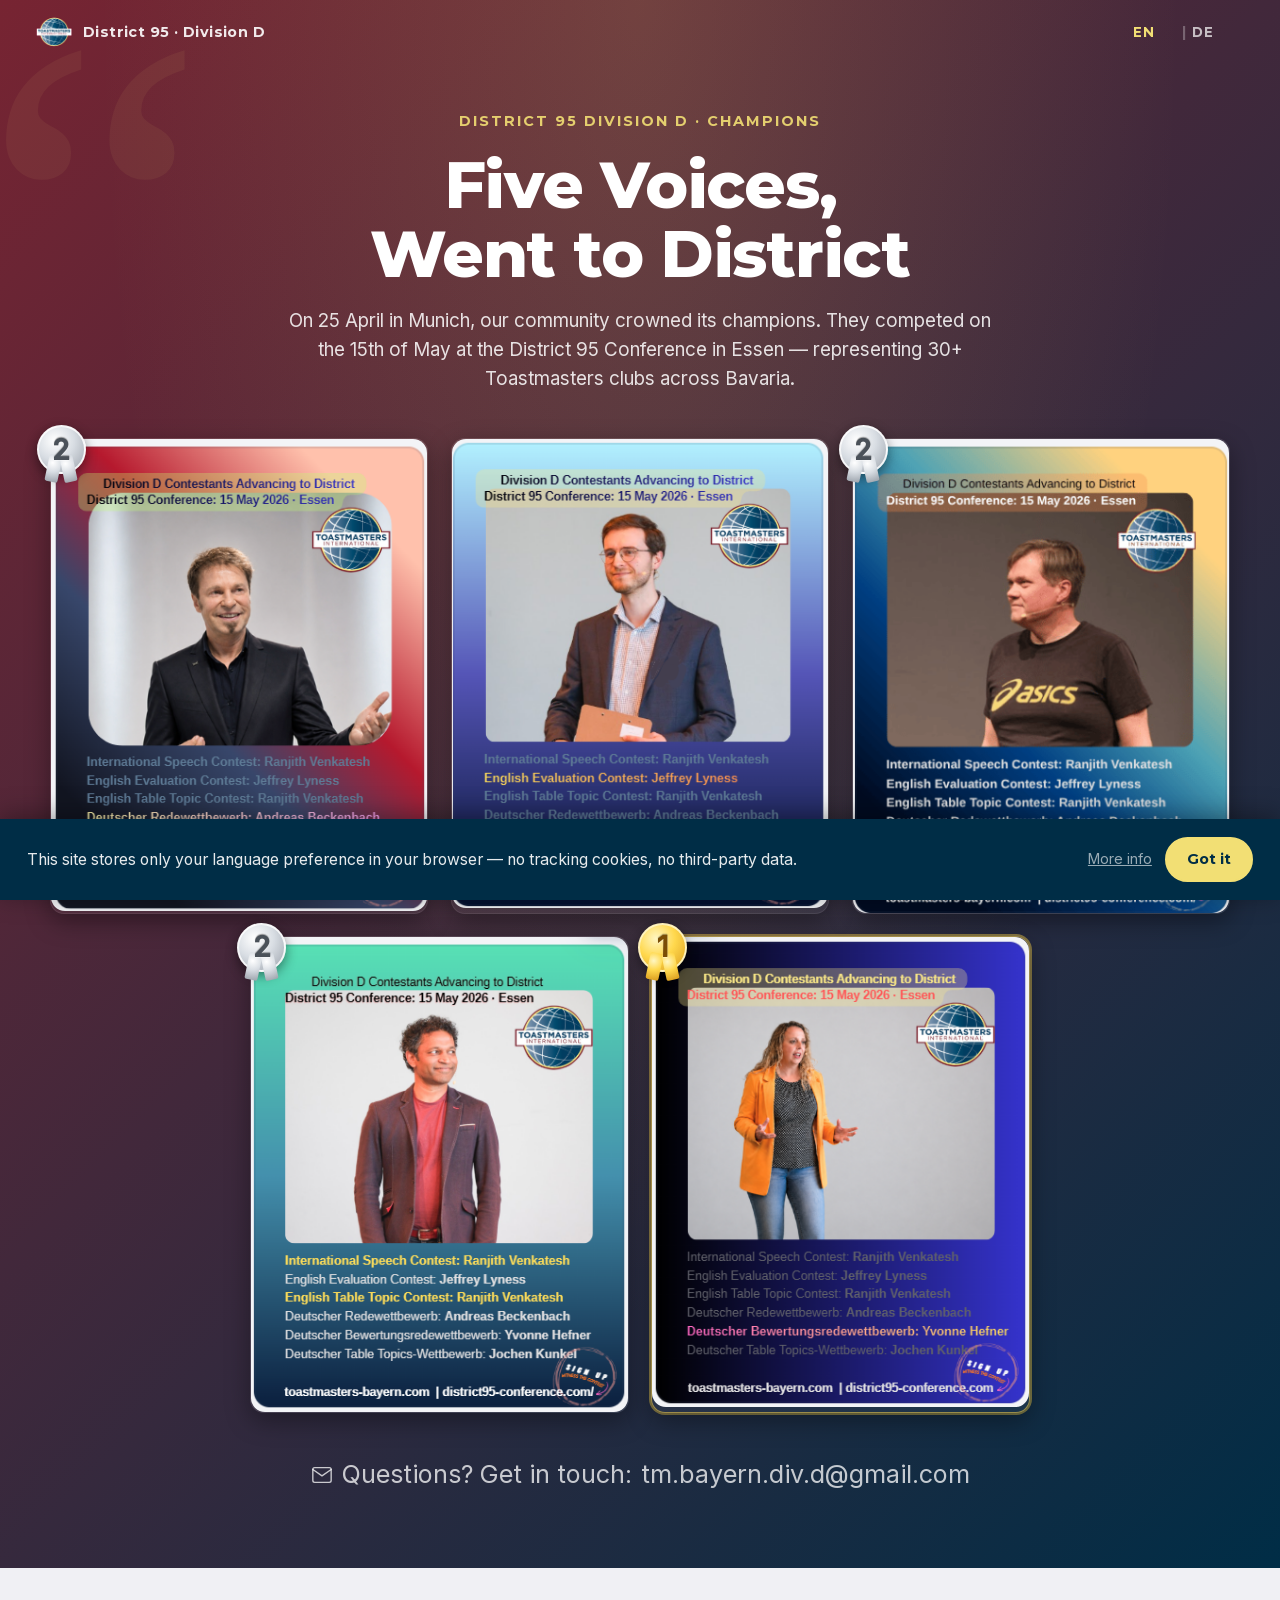
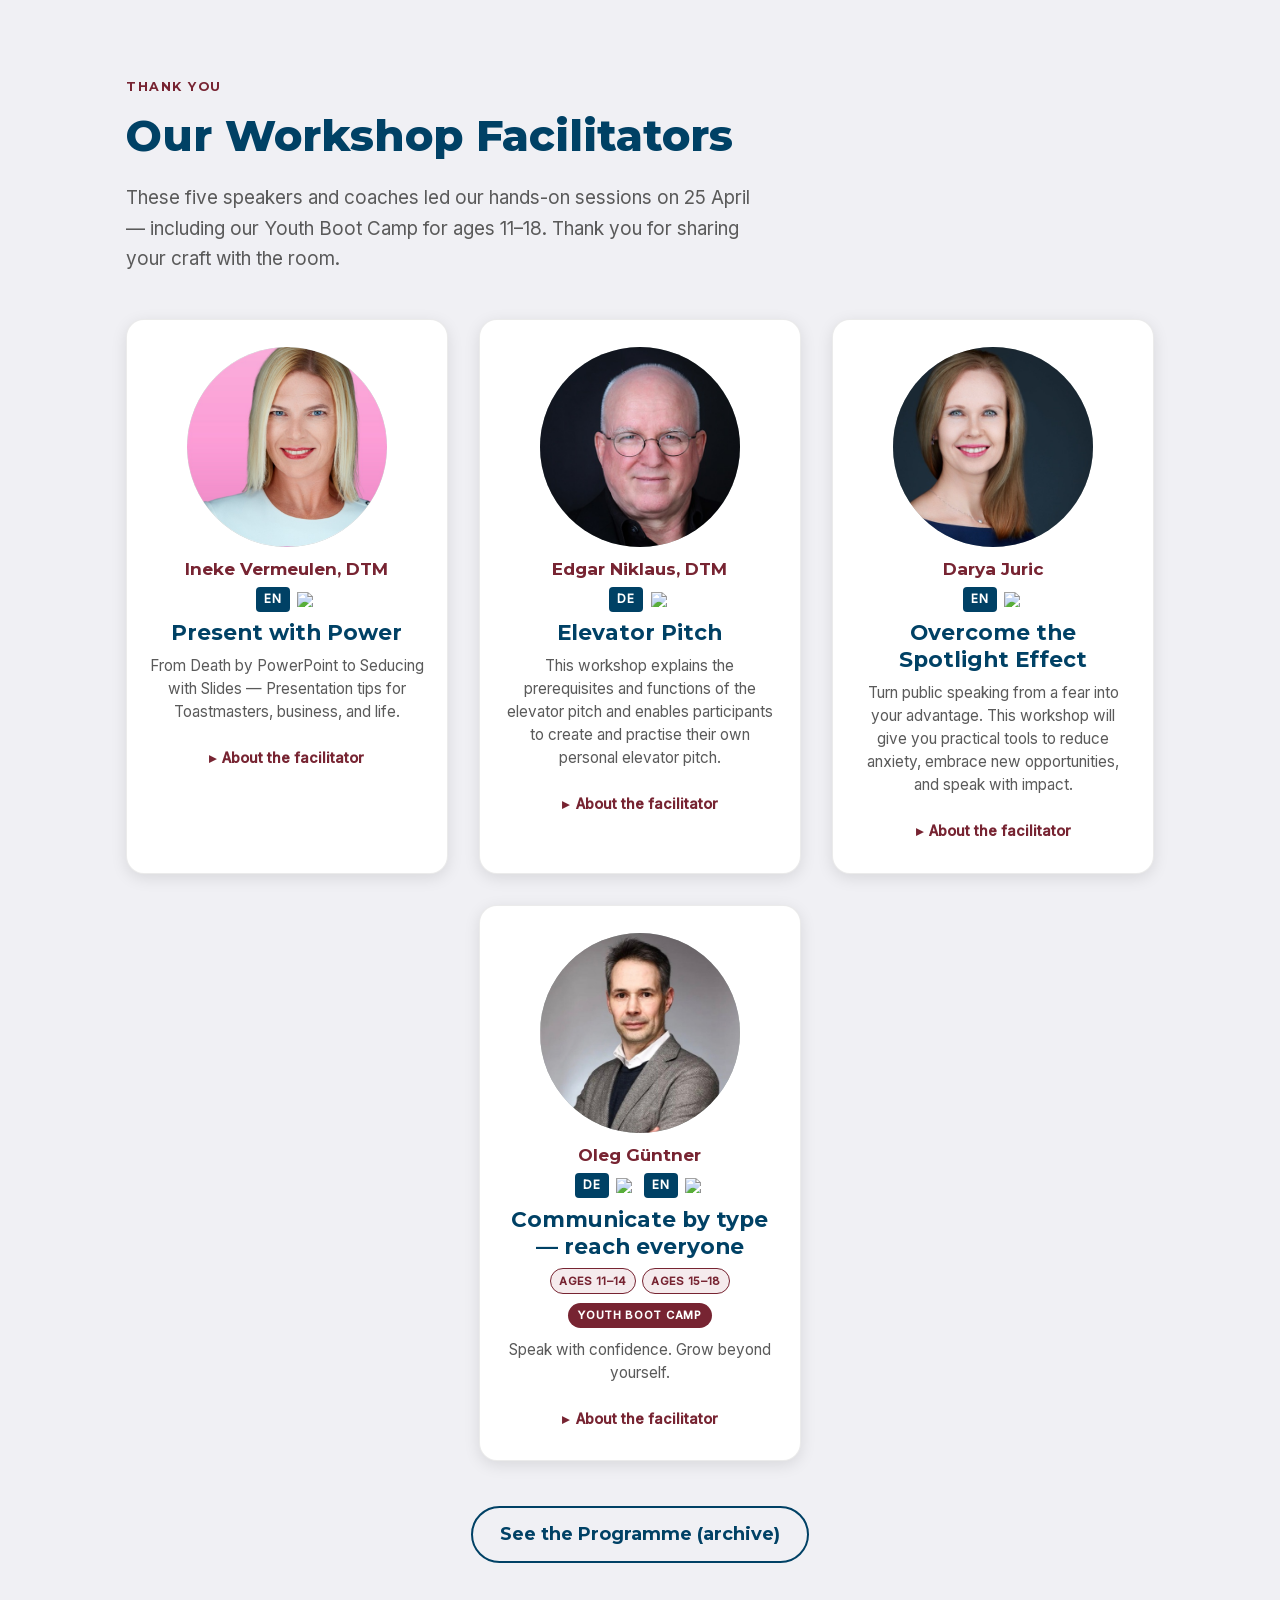
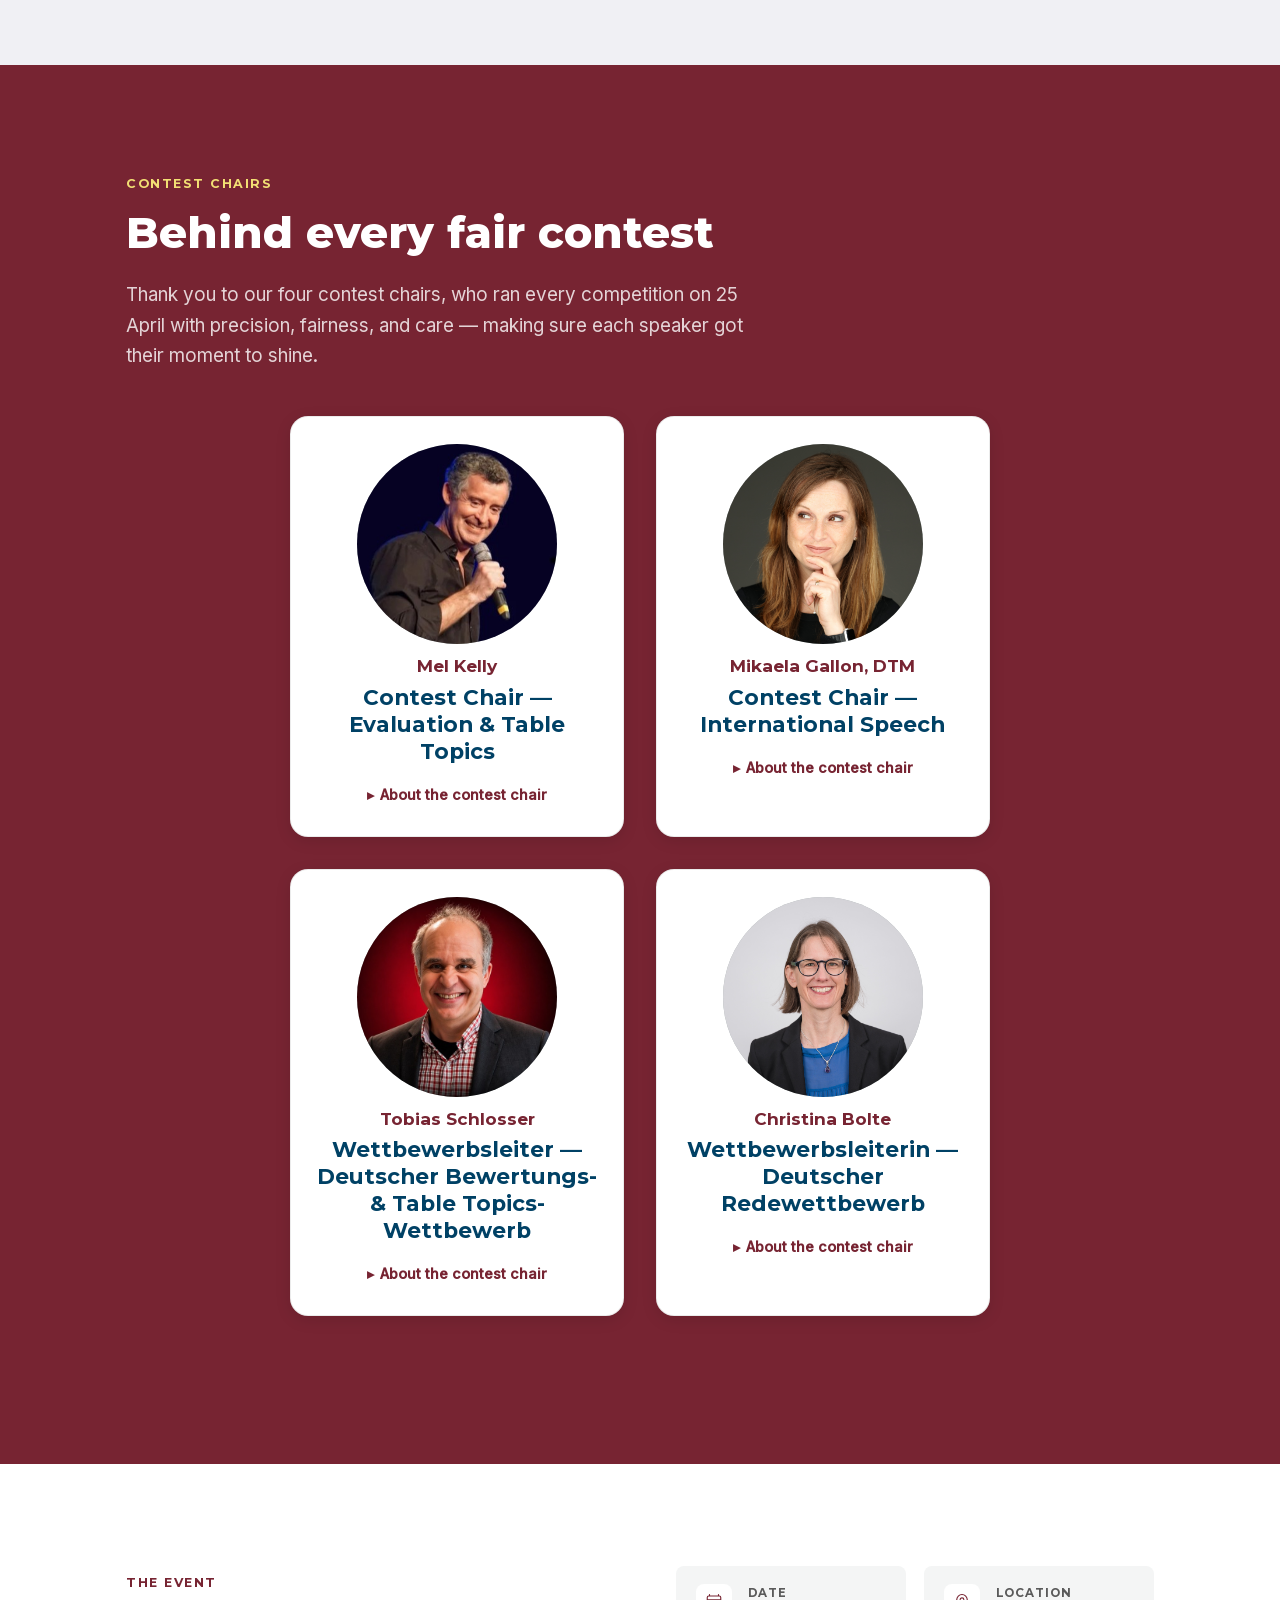
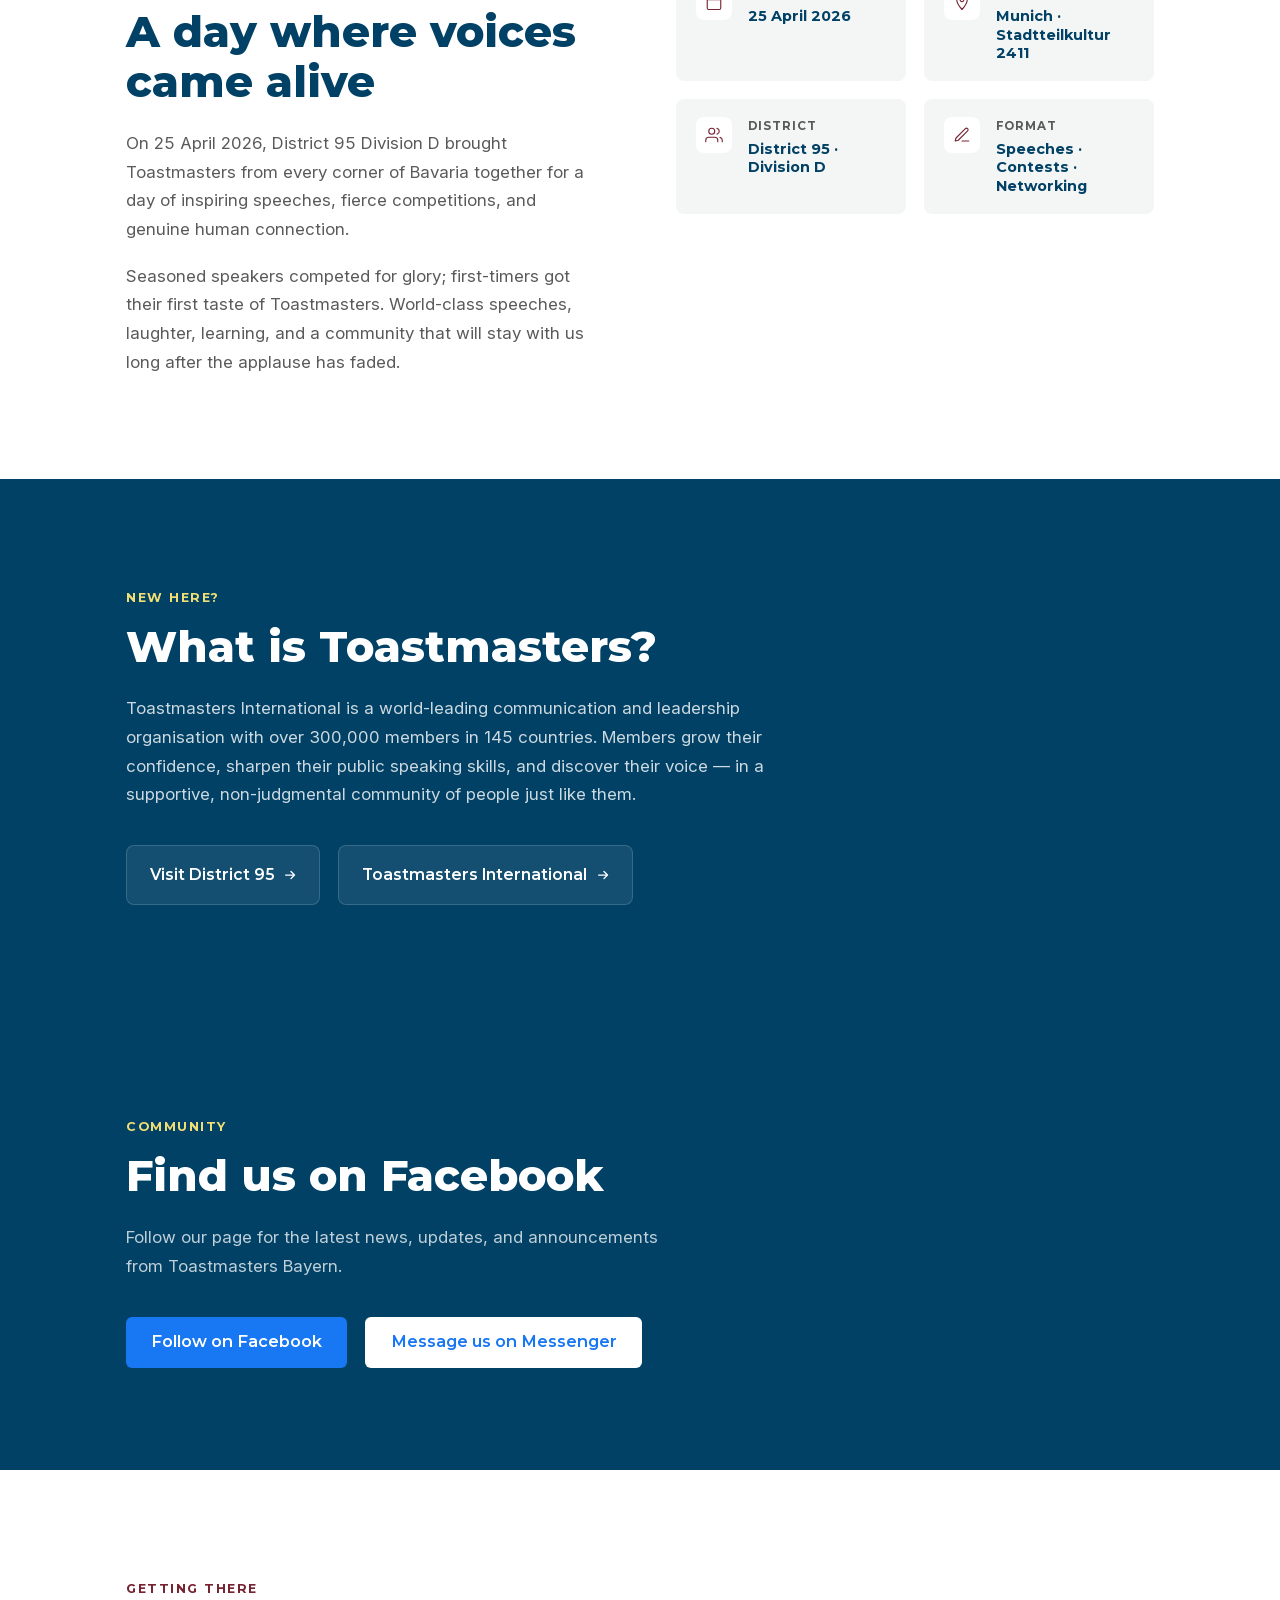
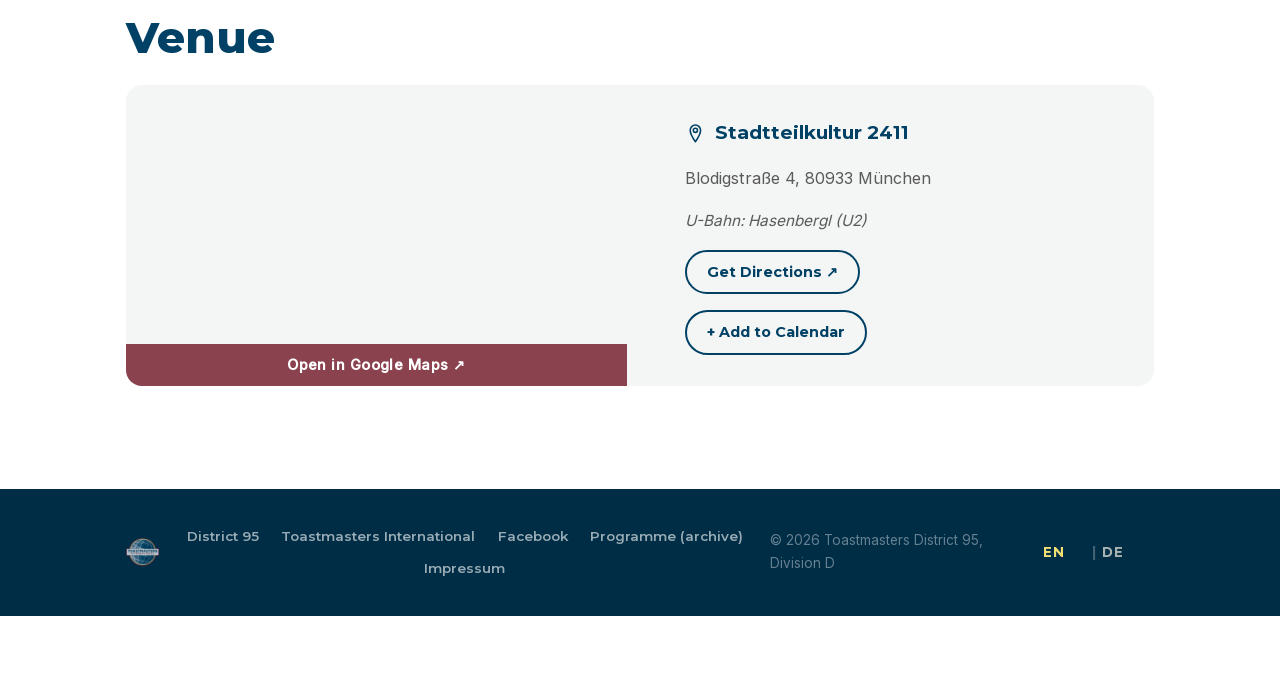
==== commit 857a286a: "Repurpose from Division D Conference to standing District 95 Division D site Step 1 of repurposing t" ====
--- a/index.html
+++ b/index.html
@@ -3,15 +3,15 @@
 <head>
   <meta charset="UTF-8" />
   <meta name="viewport" content="width=device-width, initial-scale=1.0" />
-  <title>Division D Conference 2026 — Champions | Toastmasters Bayern</title>
-  <meta name="description" content="Meet the five champions of the Toastmasters Bayern Division D Conference 2026, who competed at the District 95 Conference on 15 May in Essen." />
+  <title>District 95 Division D | Toastmasters Bayern</title>
+  <meta name="description" content="District 95 Division D — Toastmasters clubs across Bavaria. Dream small, just do it." />
 
   <!-- Open Graph -->
   <meta property="og:type" content="website" />
   <meta property="og:url" content="https://toastmasters-bayern.com/" />
   <meta property="og:site_name" content="Toastmasters Bayern" />
-  <meta property="og:title" content="Division D Conference 2026 — Meet our Champions" />
-  <meta property="og:description" content="Five voices from Bavaria competed at the District 95 Conference in Essen on 15 May." />
+  <meta property="og:title" content="District 95 Division D" />
+  <meta property="og:description" content="Dream small, just do it. — Toastmasters clubs across Bavaria." />
   <meta property="og:image" content="https://toastmasters-bayern.com/images/og-image.png" />
   <meta property="og:image:width" content="1200" />
   <meta property="og:image:height" content="630" />
@@ -21,8 +21,8 @@
 
   <!-- Twitter Card -->
   <meta name="twitter:card" content="summary_large_image" />
-  <meta name="twitter:title" content="Division D Conference 2026 — Meet our Champions" />
-  <meta name="twitter:description" content="Five voices from Bavaria competed at the District 95 Conference in Essen on 15 May." />
+  <meta name="twitter:title" content="District 95 Division D" />
+  <meta name="twitter:description" content="Dream small, just do it. — Toastmasters clubs across Bavaria." />
   <meta name="twitter:image" content="https://toastmasters-bayern.com/images/og-image.png" />
 
   <link rel="canonical" href="https://toastmasters-bayern.com/" />
@@ -43,8 +43,8 @@
   {
     "@context": "https://schema.org",
     "@type": "Event",
-    "name": "Toastmasters Bayern — Division D Conference 2026",
-    "description": "Toastmasters Bayern Division D Conference 2026 — April 25 in Munich. A day of speeches, workshops, and growing through connection.",
+    "name": "District 95 Division D",
+    "description": "District 95 Division D — Toastmasters clubs across Bavaria. Dream small, just do it.",
     "startDate": "2026-04-25T09:00:00+02:00",
     "endDate": "2026-04-25T18:00:00+02:00",
     "eventStatus": "https://schema.org/EventScheduled",
@@ -99,7 +99,7 @@
     <div class="nav__inner">
       <a href="#" class="nav__brand">
         <img src="images/tm-logo.png" alt="Toastmasters International" class="nav__logo" />
-        <span class="nav__brand-text" data-i18n="nav.brand">Division D · District 95</span>
+        <span class="nav__brand-text" data-i18n="nav.brand">District 95 · Division D</span>
       </a>
 
       <div class="nav__right">
@@ -108,7 +108,6 @@
           <span class="lang-toggle__sep">|</span>
           <span class="lang-toggle__de">DE <img src="https://flagcdn.com/16x12/de.png" alt="" class="lang-flag-img"></span>
         </button>
-        <a href="https://www.district95-conference.com/" target="_blank" rel="noopener" class="nav__d95-link" data-i18n="nav.d95">District 95 ↗</a>
         <button class="nav__burger" id="navBurger" aria-label="Open menu" aria-expanded="false">
           <span></span><span></span><span></span>
         </button>
@@ -121,7 +120,6 @@
       <a href="#about" class="nav__mobile-link" data-i18n="nav.about">About</a>
       <a href="#toastmasters" class="nav__mobile-link" data-i18n="nav.tm">Toastmasters</a>
       <a href="#venue" class="nav__mobile-link" data-i18n="nav.venue">Venue</a>
-      <a href="https://www.district95-conference.com/" target="_blank" rel="noopener" class="nav__mobile-link" data-i18n="nav.d95mobile">District 95 ↗</a>
     </nav>
   </header>
 
@@ -131,7 +129,7 @@
   <section class="hero hero--champions" id="hero">
     <div class="hero__deco" aria-hidden="true">&ldquo;</div>
     <div class="hero__content hero__content--wide">
-      <p class="hero__eyebrow" data-i18n="hero.eyebrow">Division D Conference 2026 · Champions</p>
+      <p class="hero__eyebrow" data-i18n="hero.eyebrow">District 95 Division D · Champions</p>
       <h1 class="hero__title hero__title--champions" data-i18n="hero.title">Five Voices,<br>Went to District</h1>
       <p class="hero__lead" data-i18n="hero.lead">On 25 April in Munich, our community crowned its champions. They competed on the 15th of May at the District 95 Conference in Essen — representing 30+ Toastmasters clubs across Bavaria.</p>
 
@@ -356,7 +354,7 @@
         <div class="about__text">
           <span class="section__label" data-i18n="about.label">The Event</span>
           <h2 class="section__title" data-i18n="about.title">A day where voices came alive</h2>
-          <p data-i18n="about.body1">On 25 April 2026, the Division D Conference brought Toastmasters from every corner of Bavaria together for a day of inspiring speeches, fierce competitions, and genuine human connection.</p>
+          <p data-i18n="about.body1">On 25 April 2026, District 95 Division D brought Toastmasters from every corner of Bavaria together for a day of inspiring speeches, fierce competitions, and genuine human connection.</p>
           <p data-i18n="about.body2">Seasoned speakers competed for glory; first-timers got their first taste of Toastmasters. World-class speeches, laughter, learning, and a community that will stay with us long after the applause has faded.</p>
 
         </div>
@@ -497,26 +495,6 @@
     </div>
   </footer>
 
-  <!-- ═══════════════════════════════════════════
-       STICKY BOTTOM BAR — D95 send-off + sponsors
-  ═══════════════════════════════════════════ -->
-  <div class="bottom-bar bottom-bar--d95-primary" id="bottomBar">
-    <a href="https://www.district95-conference.com/" target="_blank" rel="noopener" class="bottom-bar__item bottom-bar__conference bottom-bar__slide is-active" data-slide="0">
-      <span class="bottom-bar__label bottom-bar__label--desktop" data-i18n="bar.cheer">Our champions competed at</span>
-      <span class="bottom-bar__label bottom-bar__label--mobile" data-i18n="bar.cheerMobile">Champions competed at</span>
-      <span class="bottom-bar__conf-text" data-i18n="bar.d95conf">District 95 Conference · 15–17 May · Essen ↗</span>
-    </a>
-    <div class="bottom-bar__sponsors bottom-bar__slide" data-slide="1">
-      <span class="bottom-bar__label bottom-bar__label--sponsor" data-i18n="bar.thanks">With thanks to</span>
-      <a href="https://inekevermeulen.com/" target="_blank" rel="noopener" class="bottom-bar__item bottom-bar__sponsor">
-        <img src="images/sponsor-ineke.png" alt="Ineke Vermeulen" class="bottom-bar__logo" />
-      </a>
-      <span class="bottom-bar__item bottom-bar__sponsor">
-        <img src="images/sponsor-36collective.jpeg" alt="36 Collective" class="bottom-bar__logo" />
-      </span>
-    </div>
-  </div>
-
   <!-- Toast notification -->
   <div class="toast" id="toast" role="alert" aria-live="polite"></div>
 
@@ -531,6 +509,5 @@
 
 
   <script src="js/main.js?v=9"></script>
-  <script src="js/bottom-bar.js?v=4"></script>
 </body>
 </html>
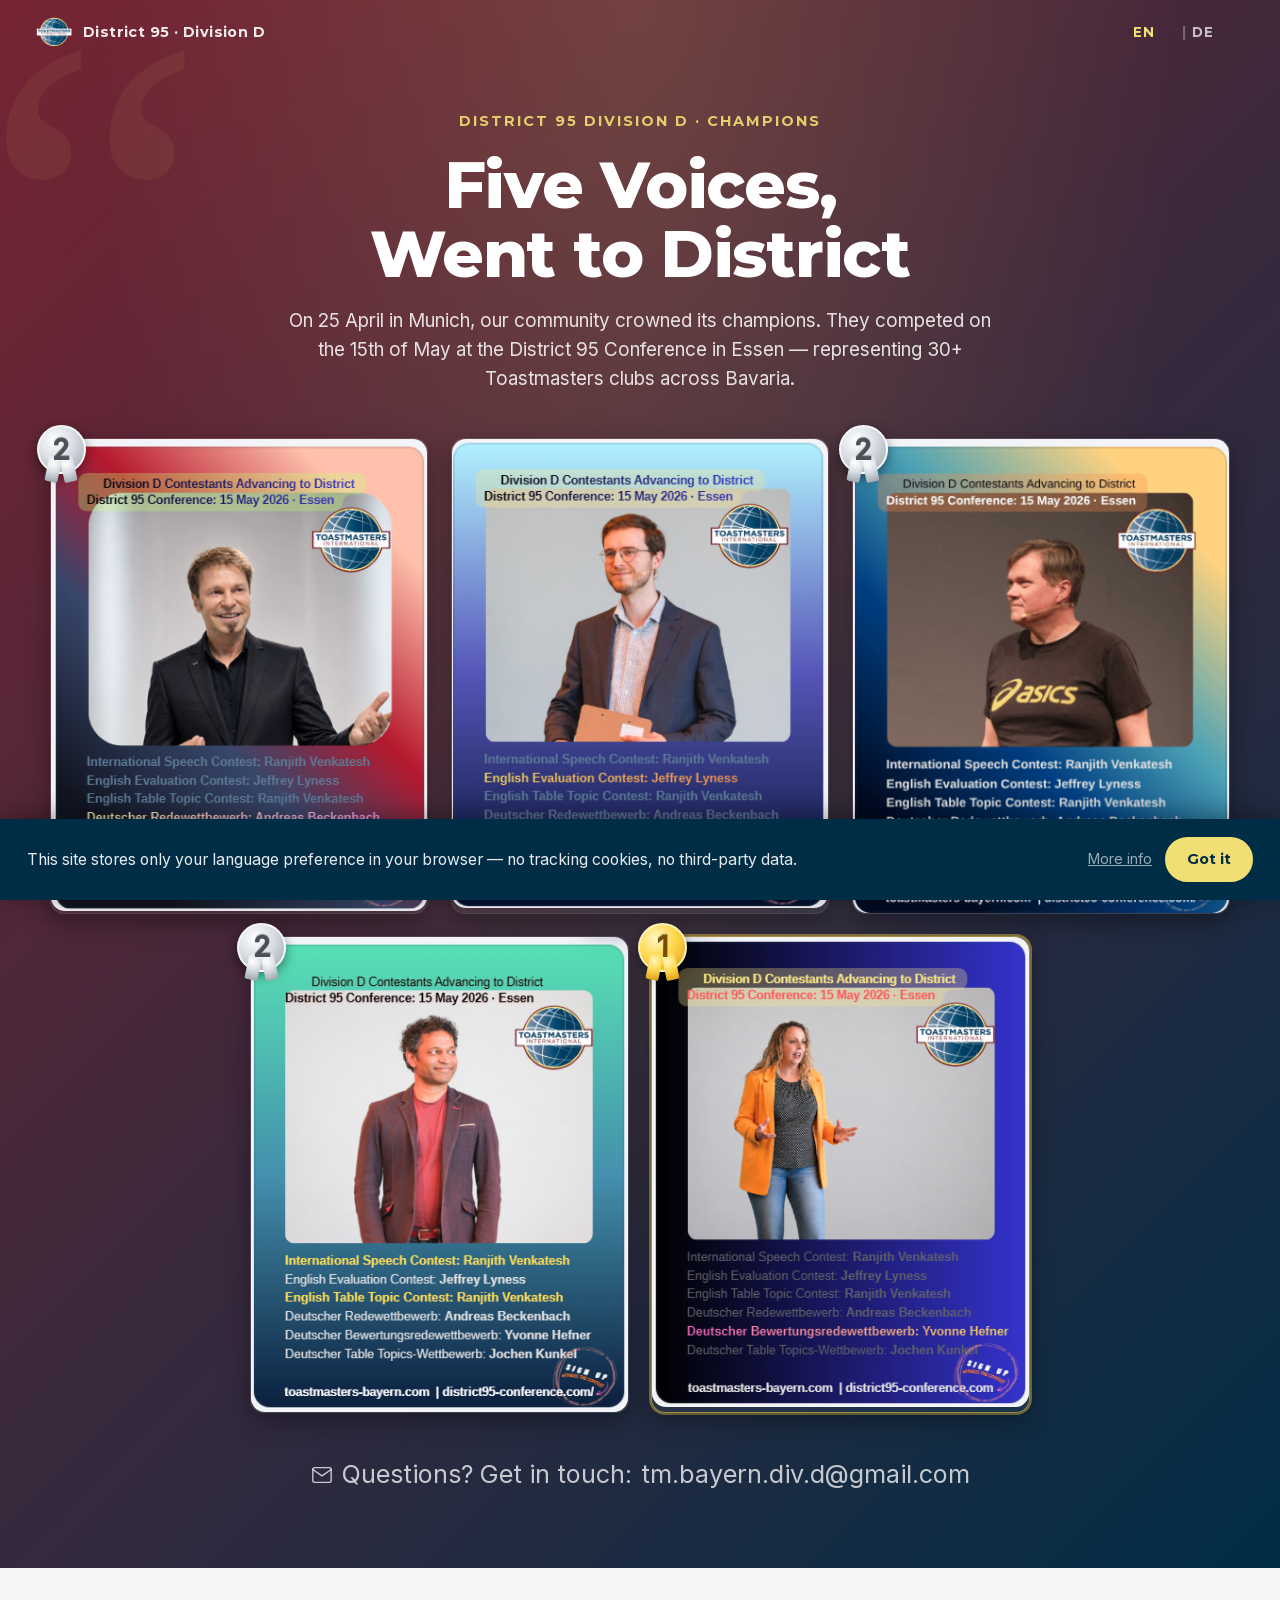
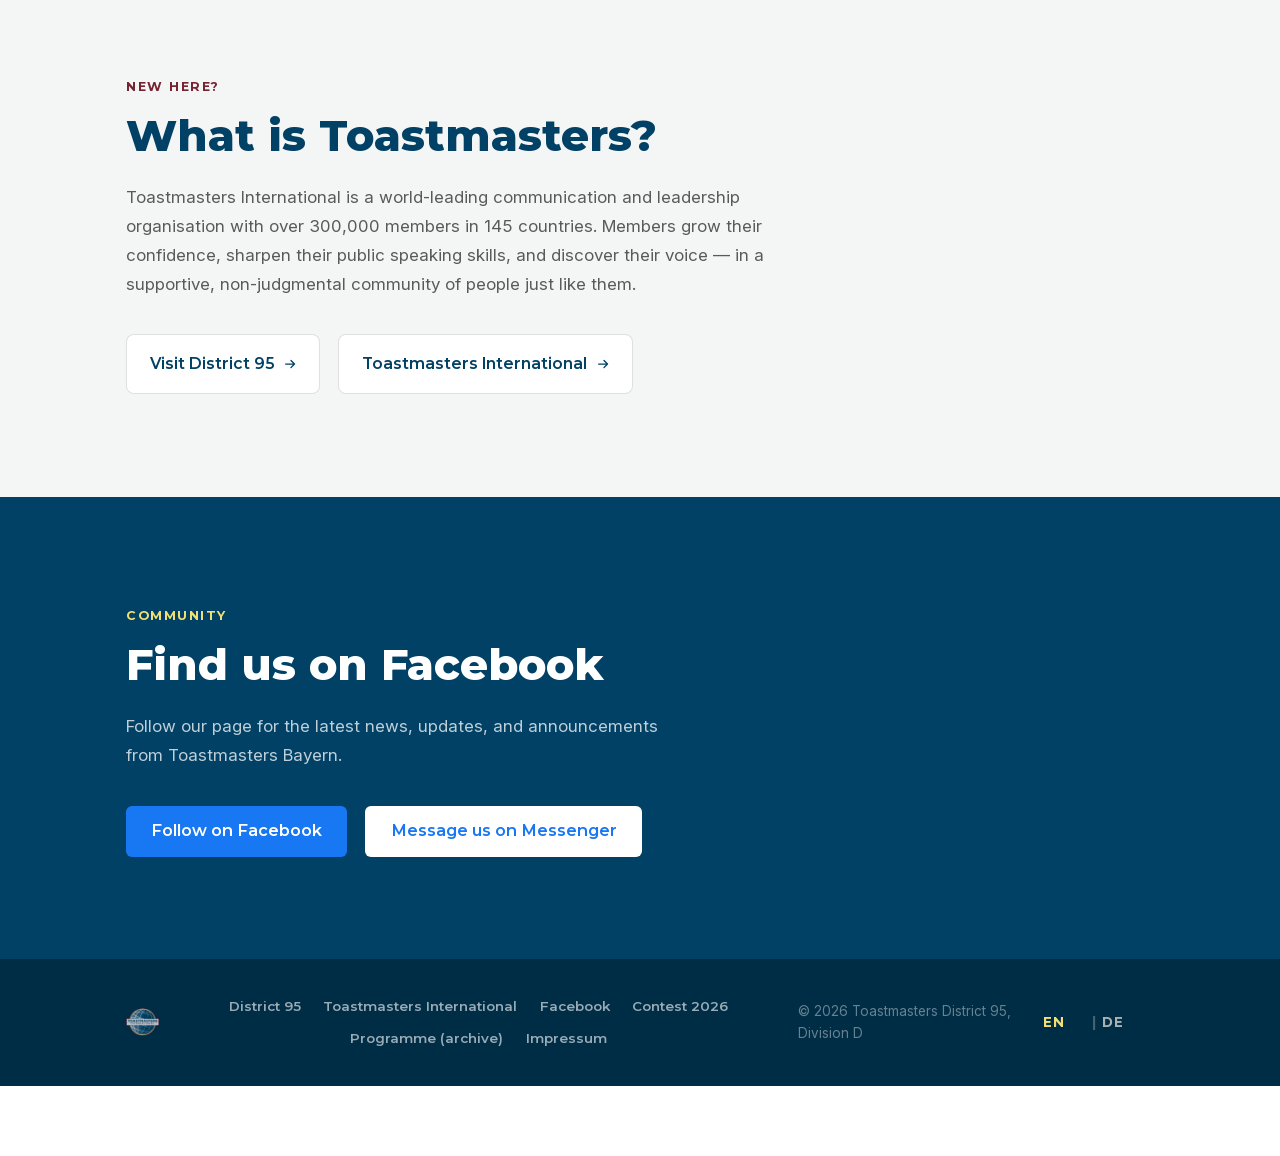
==== commit 10868a6c: "Split contest content to contest.html; off-white "What is Toastmasters?" - Moved the four contest-da" ====
--- a/index.html
+++ b/index.html
@@ -12,7 +12,7 @@
   <meta property="og:site_name" content="Toastmasters Bayern" />
   <meta property="og:title" content="District 95 Division D" />
   <meta property="og:description" content="Dream small, just do it. — Toastmasters clubs across Bavaria." />
-  <meta property="og:image" content="https://toastmasters-bayern.com/images/og-image.png" />
+  <meta property="og:image" content="https://toastmasters-bayern.com/images/og-image.png?v=3" />
   <meta property="og:image:width" content="1200" />
   <meta property="og:image:height" content="630" />
   <meta property="og:image:type" content="image/png" />
@@ -23,7 +23,7 @@
   <meta name="twitter:card" content="summary_large_image" />
   <meta name="twitter:title" content="District 95 Division D" />
   <meta name="twitter:description" content="Dream small, just do it. — Toastmasters clubs across Bavaria." />
-  <meta name="twitter:image" content="https://toastmasters-bayern.com/images/og-image.png" />
+  <meta name="twitter:image" content="https://toastmasters-bayern.com/images/og-image.png?v=3" />
 
   <link rel="canonical" href="https://toastmasters-bayern.com/" />
   <meta name="theme-color" content="#004165" />
@@ -36,7 +36,7 @@
 
   <!-- Fonts: self-hosted for GDPR compliance (no Google CDN) -->
 
-  <link rel="stylesheet" href="css/style.css?v=10" />
+  <link rel="stylesheet" href="css/style.css?v=11" />
 
   <!-- Structured Data -->
   <script type="application/ld+json">
@@ -60,7 +60,7 @@
         "addressCountry": "DE"
       }
     },
-    "image": "https://toastmasters-bayern.com/images/og-image.png",
+    "image": "https://toastmasters-bayern.com/images/og-image.png?v=3",
     "organizer": {
       "@type": "Organization",
       "name": "Toastmasters Bayern — Division D, District 95",
@@ -116,10 +116,8 @@
 
     <nav class="nav__mobile" id="navMobile" aria-hidden="true">
       <a href="#hero" class="nav__mobile-link" data-i18n="nav.champions">Champions</a>
-      <a href="#workshops" class="nav__mobile-link" data-i18n="nav.workshops">Workshops</a>
-      <a href="#about" class="nav__mobile-link" data-i18n="nav.about">About</a>
       <a href="#toastmasters" class="nav__mobile-link" data-i18n="nav.tm">Toastmasters</a>
-      <a href="#venue" class="nav__mobile-link" data-i18n="nav.venue">Venue</a>
+      <a href="contest.html" class="nav__mobile-link" data-i18n="nav.contest">Contest 2026</a>
     </nav>
   </header>
 
@@ -168,246 +166,12 @@
   </section>
 
   <!-- ═══════════════════════════════════════════
-       WORKSHOPS
-  ═══════════════════════════════════════════ -->
-  <section class="section section--light" id="workshops">
+       WHAT IS TOASTMASTERS?
+  ═══════════════════════════════════════════ -->
+  <section class="section section--cream" id="toastmasters">
     <div class="container">
-      <span class="section__label" data-i18n="workshops.label">Thank you</span>
-      <h2 class="section__title" data-i18n="workshops.title">Our Workshop Facilitators</h2>
-      <p class="workshops__intro" data-i18n="workshops.intro">These five speakers and coaches led our hands-on sessions on 25 April — including our Youth Boot Camp for ages 11–18. Thank you for sharing your craft with the room.</p>
-      <div class="workshop-grid workshop-grid--four">
-
-        <!-- Workshop 1: Ineke Vermeulen -->
-        <div class="workshop-card">
-          <div class="workshop-card__photo-wrap">
-            <img src="images/workshop-ineke.jpg" alt="Ineke Vermeulen" class="workshop-card__photo" loading="lazy" />
-          </div>
-          <div class="workshop-card__body">
-            <h3 class="workshop-card__name">Ineke Vermeulen, DTM</h3>
-            <div class="workshop-card__lang-row">
-              <span class="workshop-card__lang">EN</span>
-              <span class="workshop-card__lang-flag"><img src="https://flagcdn.com/20x15/gb.png" alt="EN" class="lang-flag-img--card"></span>
-            </div>
-            <p class="workshop-card__title" data-i18n="workshops.1.title">Present with Power</p>
-            <p class="workshop-card__desc" data-i18n="workshops.1.desc">From Death by PowerPoint to Seducing with Slides — Presentation tips for Toastmasters, business, and life.</p>
-            <details class="workshop-card__bio-toggle">
-              <summary data-i18n="workshops.1.bioToggle">About the facilitator</summary>
-              <p class="workshop-card__bio" data-i18n="workshops.1.bio">Ineke Vermeulen is a public speaking and TEDx coach, trainer, and Distinguished Toastmaster (DTM) with over 15 years of experience. She works with clients ranging from ambitious individuals to global organisations, helping them communicate with confidence, clarity, and impact.</p>
-            </details>
-          </div>
-        </div>
-
-        <!-- Workshop 2: Edgar Niklaus -->
-        <div class="workshop-card">
-          <div class="workshop-card__photo-wrap">
-            <img src="images/workshop-edgar.jpg" alt="Edgar Niklaus" class="workshop-card__photo" loading="lazy" />
-          </div>
-          <div class="workshop-card__body">
-            <h3 class="workshop-card__name">Edgar Niklaus, DTM</h3>
-            <div class="workshop-card__lang-row">
-              <span class="workshop-card__lang">DE</span>
-              <span class="workshop-card__lang-flag"><img src="https://flagcdn.com/20x15/de.png" alt="DE" class="lang-flag-img--card"></span>
-            </div>
-            <p class="workshop-card__title" data-i18n="workshops.2.title">Elevator Pitch</p>
-            <p class="workshop-card__desc" data-i18n="workshops.2.desc">Der Workshop erklärt Voraussetzungen und Funktionen des Elevator Pitchs und versetzt die Teilnehmer in die Lage ihren eigenen persönlichen Elevator Pitch zu erstellen und zu üben.</p>
-            <details class="workshop-card__bio-toggle">
-              <summary data-i18n="workshops.2.bioToggle">About the facilitator</summary>
-              <p class="workshop-card__bio" data-i18n="workshops.2.bio">Edgar Niklaus (Dipl.-Ing. und Betriebswirt) ist selbständiger Finanz- und Versicherungsmakler seit 1999. Bei Toastmasters seit November 2004, DTM seit 2015. Er hat unzählige Reden und viele Workshops gehalten und bringt 18 Jahre berufliche Führungserfahrung mit.</p>
-            </details>
-          </div>
-        </div>
-
-        <!-- Workshop 3: Darya Juric -->
-        <div class="workshop-card">
-          <div class="workshop-card__photo-wrap">
-            <img src="images/workshop-darya.jpg" alt="Darya Juric" class="workshop-card__photo workshop-card__photo--darya" loading="lazy" />
-          </div>
-          <div class="workshop-card__body">
-            <h3 class="workshop-card__name">Darya Juric</h3>
-            <div class="workshop-card__lang-row">
-              <span class="workshop-card__lang">EN</span>
-              <span class="workshop-card__lang-flag"><img src="https://flagcdn.com/20x15/gb.png" alt="EN" class="lang-flag-img--card"></span>
-            </div>
-            <p class="workshop-card__title" data-i18n="workshops.3.title">Overcome the Spotlight Effect</p>
-            <p class="workshop-card__desc" data-i18n="workshops.3.desc">Turn public speaking from a fear into your advantage. This workshop will give you practical tools to reduce anxiety, embrace new opportunities, and speak with impact.</p>
-            <details class="workshop-card__bio-toggle">
-              <summary data-i18n="workshops.3.bioToggle">About the facilitator</summary>
-              <p class="workshop-card__bio" data-i18n="workshops.3.bio">Darya Juric is an IT professional passionate about communication. In 2022 she founded a corporate Toastmasters club, and later a series of webinars focused on developing the inner skills and mindset that lay the foundation for successful public speaking.</p>
-            </details>
-          </div>
-        </div>
-
-        <!-- Workshop 4: Oleg Güntner (Youth Boot Camp) -->
-        <div class="workshop-card workshop-card--bootcamp">
-          <div class="workshop-card__photo-wrap">
-            <img src="images/workshop-oleg.jpg" alt="Oleg Güntner" class="workshop-card__photo" loading="lazy" />
-          </div>
-          <div class="workshop-card__body">
-            <h3 class="workshop-card__name">Oleg Güntner</h3>
-            <div class="workshop-card__lang-row">
-              <span class="workshop-card__lang">DE</span>
-              <span class="workshop-card__lang-flag"><img src="https://flagcdn.com/20x15/de.png" alt="DE" class="lang-flag-img--card"></span>
-              <span class="workshop-card__lang">EN</span>
-              <span class="workshop-card__lang-flag"><img src="https://flagcdn.com/20x15/gb.png" alt="EN" class="lang-flag-img--card"></span>
-            </div>
-            <p class="workshop-card__title" data-i18n="workshops.4.title">Communicate by type — reach everyone</p>
-            <div class="workshop-card__ages-row" aria-label="Age groups">
-              <span class="workshop-card__age-pill" data-i18n="workshops.4.ages1">Ages 11–14</span>
-              <span class="workshop-card__age-pill" data-i18n="workshops.4.ages2">Ages 15–18</span>
-            </div>
-            <span class="workshop-card__bootcamp-pill" data-i18n="bootcamp.pill">Youth Boot Camp</span>
-            <p class="workshop-card__desc" data-i18n="workshops.4.desc">Speak with confidence. Grow beyond yourself.</p>
-            <details class="workshop-card__bio-toggle">
-              <summary data-i18n="workshops.4.bioToggle">About the facilitator</summary>
-              <p class="workshop-card__bio" data-i18n="workshops.4.bio">Oleg Güntner has spent 25 years at BMW, currently as a manager responsible for prototype part quality in development. He is a certified trainer for "The 7 Habits of Highly Effective People" and a coach for leadership and personal development. A Toastmaster since 2012, he is currently President of Munich Media Speakers. He holds degrees in Industrial Engineering and is an NLP Master.</p>
-            </details>
-          </div>
-        </div>
-
-      </div>
-      <div class="workshops__cta-wrap">
-        <a href="agenda.html#workshops" class="btn btn--outline" data-i18n="workshops.cta">See the Programme (archive)</a>
-      </div>
-    </div>
-  </section>
-
-  <!-- ═══════════════════════════════════════════
-       CONTEST CHAIRS
-  ═══════════════════════════════════════════ -->
-  <section class="section section--maroon" id="contest-chairs">
-    <div class="container">
-      <span class="section__label section__label--light" data-i18n="cc.label">Contest Chairs</span>
-      <h2 class="section__title section__title--light" data-i18n="cc.title">Behind every fair contest</h2>
-      <p class="workshops__intro workshops__intro--light" data-i18n="cc.intro">Thank you to our four contest chairs, who ran every competition on 25 April with precision, fairness, and care — making sure each speaker got their moment to shine.</p>
-      <div class="workshop-grid workshop-grid--centered">
-
-        <!-- Contest Chair 1: Mel Kelly -->
-        <div class="workshop-card">
-          <div class="workshop-card__photo-wrap">
-            <img src="images/cc-mel.jpg" alt="Mel Kelly" class="workshop-card__photo" loading="lazy" />
-          </div>
-          <div class="workshop-card__body">
-            <h3 class="workshop-card__name">Mel Kelly</h3>
-            <p class="workshop-card__title" data-i18n="cc.3.role">Contest Chair — Evaluation &amp; Table Topics</p>
-            <details class="workshop-card__bio-toggle">
-              <summary data-i18n="cc.3.bioToggle">About the contest chair</summary>
-              <p class="workshop-card__bio" data-i18n="cc.3.bio">Mel Kelly is a dynamic speaker and comedian known for his sharp wit and engaging stage presence. A Toastmasters champion, he has impressed audiences across Europe with his ability to blend humor and powerful storytelling. Over the years, Mel has earned multiple awards at Toastmasters district conferences in both English and German, including 1st place finishes in Evaluation and Table Topics, as well as top placements in Humorous and International Speech contests. With experience both on stage and in competition, he brings energy, professionalism, and a touch of fun to every event — ensuring a smooth contest where every speaker gets their moment to shine.</p>
-            </details>
-          </div>
-        </div>
-
-        <!-- Contest Chair 2: Mikaela Gallon -->
-        <div class="workshop-card">
-          <div class="workshop-card__photo-wrap">
-            <img src="images/cc-mikaela.jpg" alt="Mikaela Gallon" class="workshop-card__photo" loading="lazy" />
-          </div>
-          <div class="workshop-card__body">
-            <h3 class="workshop-card__name">Mikaela Gallon, DTM</h3>
-            <p class="workshop-card__title" data-i18n="cc.1.role">Contest Chair — International Speech</p>
-            <details class="workshop-card__bio-toggle">
-              <summary data-i18n="cc.1.bioToggle">About the contest chair</summary>
-              <p class="workshop-card__bio" data-i18n="cc.1.bio">Mikaela Gallon is a Sr. IT Project Manager and PMP®, and the founder of Present.Global — where communication meets coaching, mindfulness, and presence. Half French and Maltese, raised between Argentina and South Africa, she has worked across Europe, New York, and Tokyo. Fluent in French, English, Spanish, and German, she knows firsthand that real communication goes far beyond language. A TEDx speaker, 2x TEDx coach, 3x Toastmasters District Champion, and Ivy League MBA, she has spent a lifetime crossing borders and building bridges — connecting people, connecting dots, and bringing a fuller, more human voice to the way we communicate.</p>
-            </details>
-          </div>
-        </div>
-
-        <!-- Contest Chair 3: Tobias Schlosser -->
-        <div class="workshop-card">
-          <div class="workshop-card__photo-wrap">
-            <img src="images/cc-tobias.jpg" alt="Tobias Schlosser" class="workshop-card__photo" loading="lazy" />
-          </div>
-          <div class="workshop-card__body">
-            <h3 class="workshop-card__name">Tobias Schlosser</h3>
-            <p class="workshop-card__title" data-i18n="cc.4.role">Wettbewerbsleiter — Deutscher Bewertungs- &amp; Table Topics-Wettbewerb</p>
-            <details class="workshop-card__bio-toggle">
-              <summary data-i18n="cc.4.bioToggle">About the contest chair</summary>
-              <p class="workshop-card__bio" data-i18n="cc.4.bio">Tobias Schlosser is a dedicated Toastmaster known for his analytical mindset and his willingness to dive into complexity where others might hesitate. He has a natural ability to unpack challenging ideas and turn them into meaningful insights that support real growth. An experienced competitor and leader, Tobias brings precision, fairness, and thoughtful depth to every contest. His calm presence and structured approach ensure a well-run experience — where every speaker is seen, challenged, and encouraged to improve.</p>
-            </details>
-          </div>
-        </div>
-
-        <!-- Contest Chair 4: Christina Bolte -->
-        <div class="workshop-card">
-          <div class="workshop-card__photo-wrap">
-            <img src="images/cc-christina.jpg" alt="Christina Bolte" class="workshop-card__photo" loading="lazy" />
-          </div>
-          <div class="workshop-card__body">
-            <h3 class="workshop-card__name">Christina Bolte</h3>
-            <p class="workshop-card__title" data-i18n="cc.2.role">Wettbewerbsleiterin — Deutscher Redewettbewerb</p>
-            <details class="workshop-card__bio-toggle">
-              <summary data-i18n="cc.2.bioToggle">About the contest chair</summary>
-              <p class="workshop-card__bio" data-i18n="cc.2.bio">Christina, an industrial engineer with over 14 years in the automotive industry, once considered invisibility her superpower—until launching her own business as a health consultant revealed the need to be seen and heard. This turning point led her to Toastmasters in 2014. Since then, she has served multiple times as a District Officer and held various leadership roles across clubs. Through Toastmasters, she transformed her voice into a powerful business asset—making confident speaking and impactful presentations a cornerstone of her success.</p>
-            </details>
-          </div>
-        </div>
-
-      </div>
-    </div>
-  </section>
-
-  <!-- ═══════════════════════════════════════════
-       ABOUT THE EVENT
-  ═══════════════════════════════════════════ -->
-  <section class="section section--light" id="about">
-    <div class="container">
-      <div class="about__grid">
-        <div class="about__text">
-          <span class="section__label" data-i18n="about.label">The Event</span>
-          <h2 class="section__title" data-i18n="about.title">A day where voices came alive</h2>
-          <p data-i18n="about.body1">On 25 April 2026, District 95 Division D brought Toastmasters from every corner of Bavaria together for a day of inspiring speeches, fierce competitions, and genuine human connection.</p>
-          <p data-i18n="about.body2">Seasoned speakers competed for glory; first-timers got their first taste of Toastmasters. World-class speeches, laughter, learning, and a community that will stay with us long after the applause has faded.</p>
-
-        </div>
-        <div class="about__facts">
-          <div class="fact-card">
-            <div class="fact-card__icon">
-              <svg viewBox="0 0 24 24" fill="none" aria-hidden="true"><path d="M6 2v2M18 2v2M3 9h18M5 4h14a2 2 0 012 2v14a2 2 0 01-2 2H5a2 2 0 01-2-2V6a2 2 0 012-2z" stroke="currentColor" stroke-width="1.5" stroke-linecap="round"/></svg>
-            </div>
-            <div>
-              <div class="fact-card__label" data-i18n="facts.dateLabel">Date</div>
-              <div class="fact-card__value" data-i18n="facts.dateValue">25 April 2026</div>
-            </div>
-          </div>
-          <div class="fact-card">
-            <div class="fact-card__icon">
-              <svg viewBox="0 0 24 24" fill="none" aria-hidden="true"><path d="M12 2C8.13 2 5 5.13 5 9c0 5.25 7 13 7 13s7-7.75 7-13c0-3.87-3.13-7-7-7zm0 9.5a2.5 2.5 0 110-5 2.5 2.5 0 010 5z" stroke="currentColor" stroke-width="1.5" stroke-linecap="round" stroke-linejoin="round"/></svg>
-            </div>
-            <div>
-              <div class="fact-card__label" data-i18n="facts.locationLabel">Location</div>
-              <div class="fact-card__value" data-i18n="facts.locationValue">Munich · Stadtteilkultur 2411</div>
-            </div>
-          </div>
-          <div class="fact-card">
-            <div class="fact-card__icon">
-              <svg viewBox="0 0 24 24" fill="none" aria-hidden="true"><path d="M17 21v-2a4 4 0 00-4-4H5a4 4 0 00-4 4v2M9 11a4 4 0 100-8 4 4 0 000 8zM23 21v-2a4 4 0 00-3-3.87M16 3.13a4 4 0 010 7.75" stroke="currentColor" stroke-width="1.5" stroke-linecap="round" stroke-linejoin="round"/></svg>
-            </div>
-            <div>
-              <div class="fact-card__label" data-i18n="facts.districtLabel">District</div>
-              <div class="fact-card__value" data-i18n="facts.districtValue">District 95 · Division D</div>
-            </div>
-          </div>
-          <div class="fact-card">
-            <div class="fact-card__icon">
-              <svg viewBox="0 0 24 24" fill="none" aria-hidden="true"><path d="M12 20h9M16.5 3.5a2.121 2.121 0 013 3L7 19l-4 1 1-4L16.5 3.5z" stroke="currentColor" stroke-width="1.5" stroke-linecap="round" stroke-linejoin="round"/></svg>
-            </div>
-            <div>
-              <div class="fact-card__label" data-i18n="facts.formatLabel">Format</div>
-              <div class="fact-card__value" data-i18n="facts.formatValue">Speeches · Contests · Networking</div>
-            </div>
-          </div>
-        </div>
-      </div>
-    </div>
-  </section>
-
-
-<!-- ═══════════════════════════════════════════
-       WHAT IS TOASTMASTERS?
-  ═══════════════════════════════════════════ -->
-  <section class="section section--dark" id="toastmasters">
-    <div class="container">
-      <span class="section__label section__label--light" data-i18n="tm.label">New here?</span>
-      <h2 class="section__title section__title--light" data-i18n="tm.title">What is Toastmasters?</h2>
+      <span class="section__label" data-i18n="tm.label">New here?</span>
+      <h2 class="section__title" data-i18n="tm.title">What is Toastmasters?</h2>
       <p class="tm__body" data-i18n="tm.body">Toastmasters International is a world-leading communication and leadership organisation with over 300,000 members in 145 countries. Members grow their confidence, sharpen their public speaking skills, and discover their voice — in a supportive, non-judgmental community of people just like them.</p>
       <div class="tm__links">
         <a href="https://toastmasters-95.org" target="_blank" rel="noopener" class="tm__link-card">
@@ -445,35 +209,6 @@
   </section>
 
   <!-- ═══════════════════════════════════════════
-       VENUE
-  ═══════════════════════════════════════════ -->
-  <section class="section section--light" id="venue">
-    <div class="container">
-      <span class="section__label" data-i18n="venue.label">Getting There</span>
-      <h2 class="section__title" data-i18n="venue.title">Venue</h2>
-      <div class="venue__card">
-        <a href="https://maps.google.com/?q=Stadtteilkultur+2411,+Blodigstra%C3%9Fe+4,+80933+M%C3%BCnchen" target="_blank" rel="noopener" class="venue__map-placeholder" aria-label="Open in Google Maps">
-          <iframe
-            src="https://maps.google.com/maps?q=Blodigstra%C3%9Fe+4,+80933+M%C3%BCnchen&output=embed&z=15"
-            width="100%" height="100%" style="border:0;pointer-events:none;" loading="lazy"
-            title="Venue map" aria-hidden="true"></iframe>
-          <span class="venue__map-overlay" data-i18n="venue.mapCta">Open in Google Maps ↗</span>
-        </a>
-        <div class="venue__info">
-          <div class="venue__location">
-            <svg class="icon" viewBox="0 0 20 20" fill="none" aria-hidden="true"><path d="M10 2C7.24 2 5 4.24 5 7c0 4 5 11 5 11s5-7 5-11c0-2.76-2.24-5-5-5zm0 7a2 2 0 110-4 2 2 0 010 4z" stroke="currentColor" stroke-width="1.5" stroke-linecap="round" stroke-linejoin="round"/></svg>
-            <span>Stadtteilkultur 2411</span>
-          </div>
-          <p class="venue__address">Blodigstraße 4, 80933 München</p>
-          <p class="venue__transport" data-i18n="venue.transport">U-Bahn: Hasenbergl (U2)</p>
-          <a href="https://maps.google.com/?q=Stadtteilkultur+2411,+Blodigstra%C3%9Fe+4,+80933+M%C3%BCnchen" target="_blank" rel="noopener" class="btn btn--outline btn--sm venue__directions" data-i18n="venue.directions">Get Directions ↗</a>
-          <button class="btn btn--outline btn--sm venue__cal" data-i18n="venue.calendar">+ Add to Calendar</button>
-        </div>
-      </div>
-    </div>
-  </section>
-
-  <!-- ═══════════════════════════════════════════
        FOOTER
   ═══════════════════════════════════════════ -->
   <footer class="footer">
@@ -483,6 +218,7 @@
         <a href="https://toastmasters-95.org" target="_blank" rel="noopener" data-i18n="footer.d95">District 95</a>
         <a href="https://www.toastmasters.org" target="_blank" rel="noopener" data-i18n="footer.ti">Toastmasters International</a>
         <a href="https://www.facebook.com/ToastmastersBayern/" target="_blank" rel="noopener" data-i18n="footer.facebook">Facebook</a>
+        <a href="contest.html" data-i18n="nav.contest">Contest 2026</a>
         <a href="agenda.html" data-i18n="footer.programme">Programme (archive)</a>
         <a href="/impressum.html" data-i18n="footer.privacy">Impressum</a>
       </div>
--- a/css/style.css
+++ b/css/style.css
@@ -614,6 +614,7 @@
   padding-block: clamp(3.5rem, 8vw, 6rem);
 }
 .section--light   { background: var(--white); }
+.section--cream   { background: var(--gray-lt); }
 .section--dark    { background: var(--navy); }
 .section--maroon  { background: var(--maroon); }
 .section--tickets {
@@ -719,6 +720,18 @@
 .tm__link-card:hover {
   background: rgba(255,255,255,.14);
   border-color: rgba(255,255,255,.3);
+}
+
+/* Toastmasters section on an off-white background — dark-on-light text */
+.section--cream .tm__body { color: var(--text-muted); }
+.section--cream .tm__link-card {
+  background: var(--white);
+  border-color: rgba(0,0,0,.12);
+  color: var(--navy);
+}
+.section--cream .tm__link-card:hover {
+  background: var(--white);
+  border-color: var(--navy);
 }
 
 /* ══════════════════════════════════════════════════════
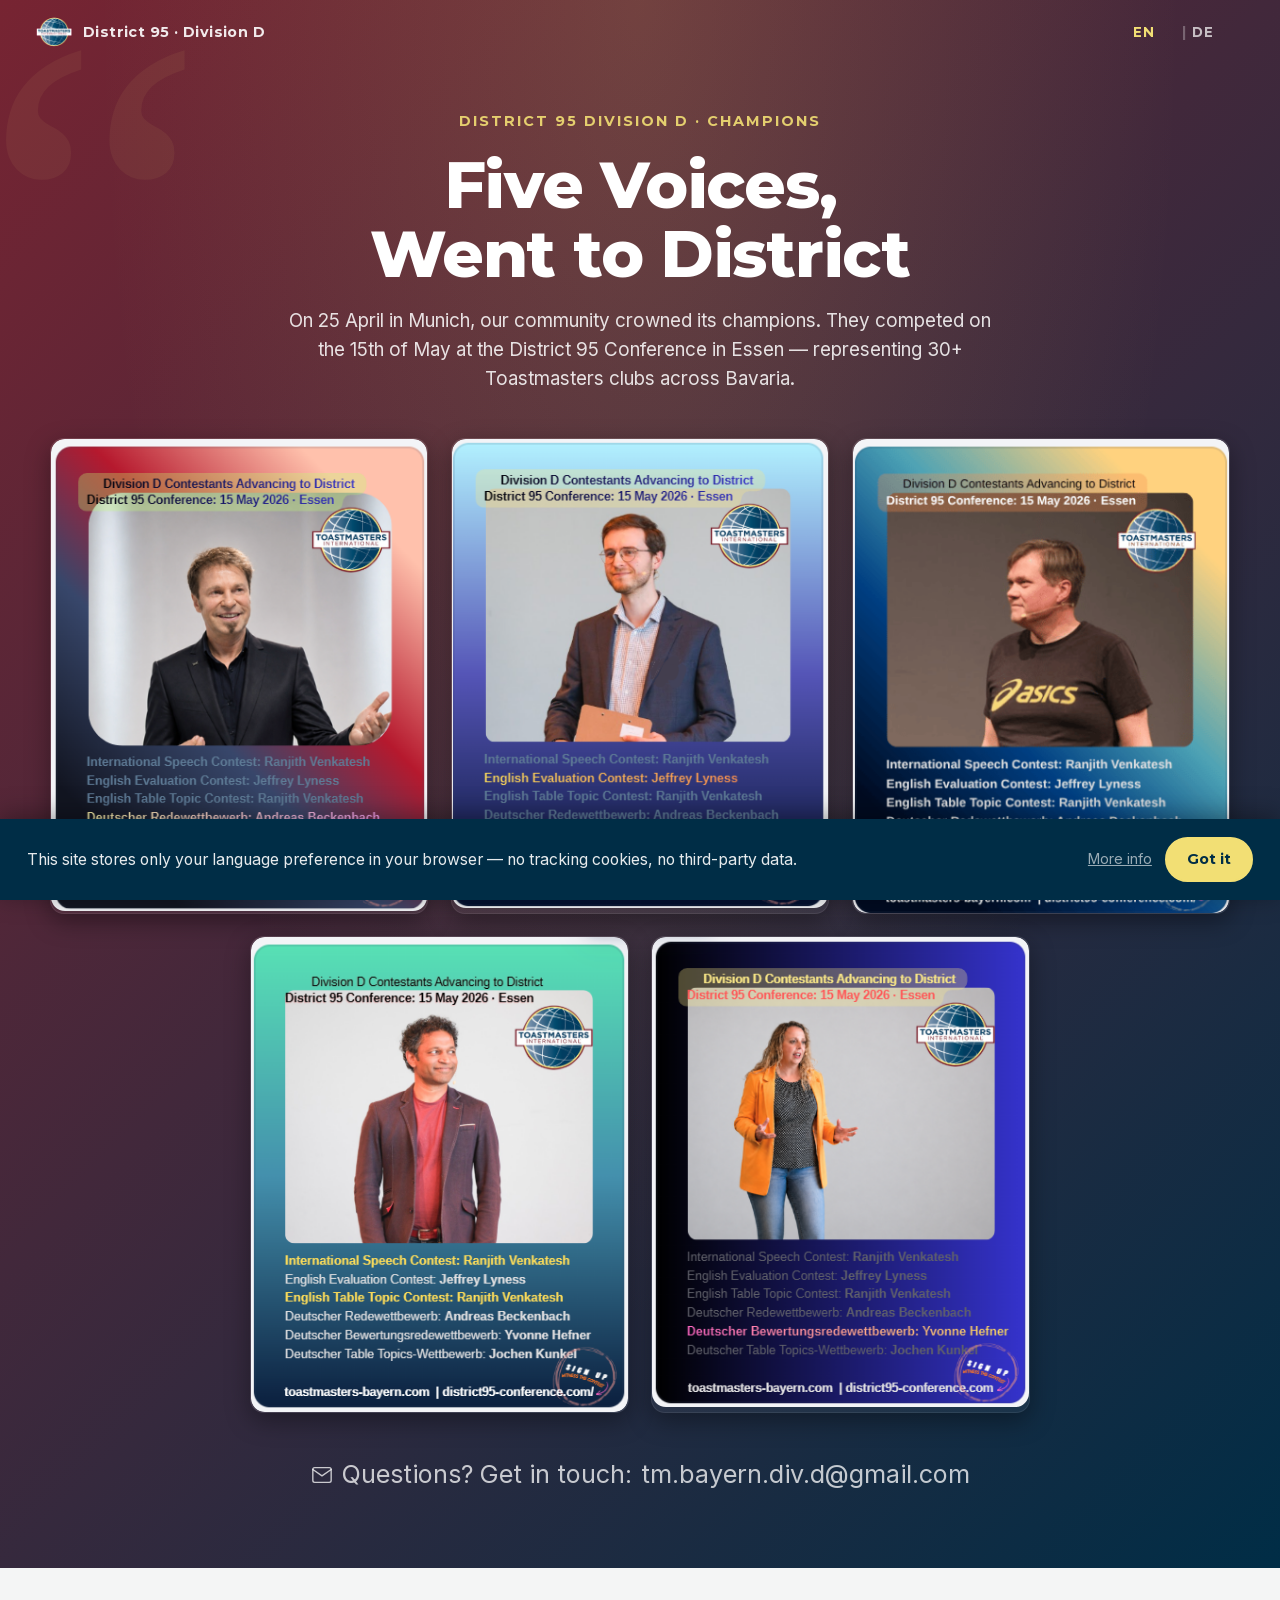
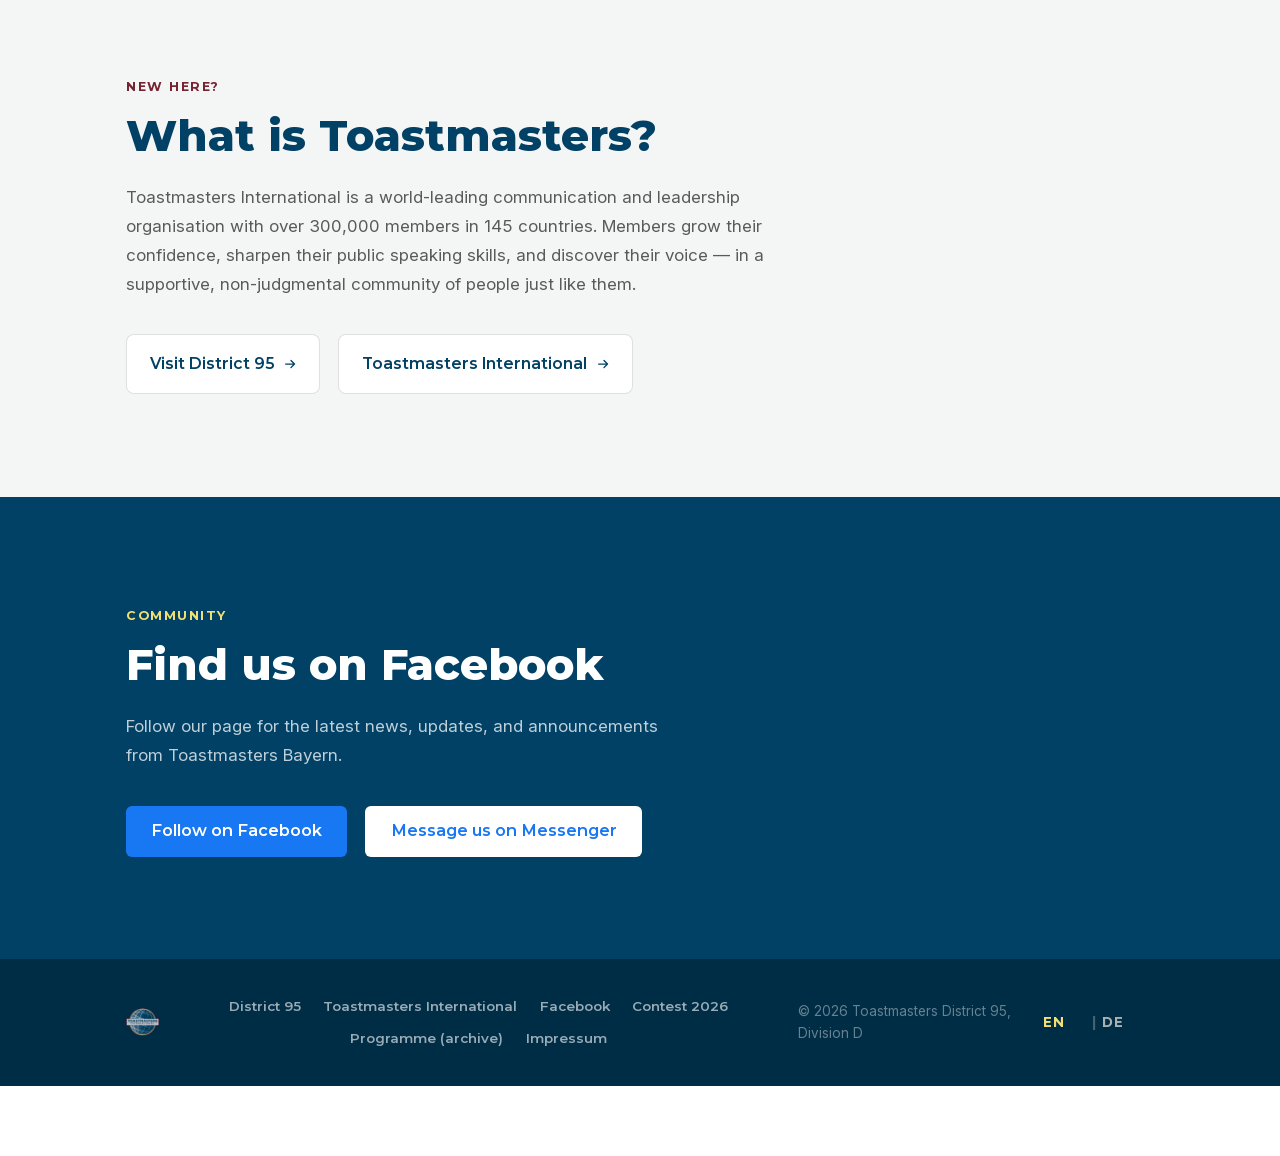
==== commit 3eaf0ed2: "Remove medal seals from champion cards - Removed the .champion-medal overlay spans from all five win" ====
--- a/index.html
+++ b/index.html
@@ -36,7 +36,7 @@
 
   <!-- Fonts: self-hosted for GDPR compliance (no Google CDN) -->
 
-  <link rel="stylesheet" href="css/style.css?v=11" />
+  <link rel="stylesheet" href="css/style.css?v=12" />
 
   <!-- Structured Data -->
   <script type="application/ld+json">
@@ -134,24 +134,20 @@
       <p class="hero__visitor-count hero__visitor-count--pill" id="visitorCount" aria-live="polite"></p>
 
       <div class="champions" role="list">
-        <a href="https://www.district95-conference.com/" target="_blank" rel="noopener" class="champion-card champion-card--silver" role="listitem">
+        <a href="https://www.district95-conference.com/" target="_blank" rel="noopener" class="champion-card" role="listitem">
           <img src="images/winners/andreas_beckenbach.png" alt="Andreas Beckenbach — 2nd place at the District 95 Conference, Deutscher Redewettbewerb" class="champion-card__img" />
-          <span class="champion-medal" aria-label="2nd place at District 95"><span class="champion-medal__num" aria-hidden="true">2</span></span>
         </a>
         <a href="https://www.district95-conference.com/" target="_blank" rel="noopener" class="champion-card" role="listitem">
           <img src="images/winners/jeffrey_lyness.png" alt="Jeffrey Lyness — Division D champion, English Evaluation Contest, at the District 95 Conference" class="champion-card__img" />
         </a>
-        <a href="https://www.district95-conference.com/" target="_blank" rel="noopener" class="champion-card champion-card--silver" role="listitem">
+        <a href="https://www.district95-conference.com/" target="_blank" rel="noopener" class="champion-card" role="listitem">
           <img src="images/winners/jochen_kunkel.png" alt="Jochen Kunkel — 2nd place at the District 95 Conference, Deutscher Table Topics-Wettbewerb" class="champion-card__img" />
-          <span class="champion-medal" aria-label="2nd place at District 95"><span class="champion-medal__num" aria-hidden="true">2</span></span>
-        </a>
-        <a href="https://www.district95-conference.com/" target="_blank" rel="noopener" class="champion-card champion-card--silver" role="listitem">
+        </a>
+        <a href="https://www.district95-conference.com/" target="_blank" rel="noopener" class="champion-card" role="listitem">
           <img src="images/winners/ranjith_venkatesh.png" alt="Ranjith Venkatesh — 2nd place at the District 95 Conference, International Speech Contest and English Table Topics Contest" class="champion-card__img" />
-          <span class="champion-medal" aria-label="2nd place at District 95"><span class="champion-medal__num" aria-hidden="true">2</span></span>
-        </a>
-        <a href="https://www.district95-conference.com/" target="_blank" rel="noopener" class="champion-card champion-card--gold" role="listitem">
+        </a>
+        <a href="https://www.district95-conference.com/" target="_blank" rel="noopener" class="champion-card" role="listitem">
           <img src="images/winners/yvonne_hefner.png" alt="Yvonne Hefner — 1st place, District 95 Champion, Deutscher Bewertungsredewettbewerb" class="champion-card__img" />
-          <span class="champion-medal" aria-label="1st place — District 95 Champion"><span class="champion-medal__num" aria-hidden="true">1</span></span>
         </a>
       </div>
 
--- a/css/style.css
+++ b/css/style.css
@@ -2822,7 +2822,7 @@
   position: relative;
   display: block;
   border-radius: 14px;
-  overflow: visible; /* allow the medal seal to overhang the corner */
+  overflow: hidden;
   background: rgba(255,255,255,.04);
   border: 1px solid rgba(255,255,255,.08);
   box-shadow: 0 8px 24px rgba(0,0,0,.35);
@@ -2841,69 +2841,6 @@
   height: auto;
   display: block;
   border-radius: inherit; /* clip the corners now that the card no longer hides overflow */
-}
-
-/* ── District-result medal seal ──────────────────────────────────
-   Hangs off the top-left corner onto the dark page background, so it
-   never collides with the banner, logo, results list or stamp baked
-   into the card image. */
-.champion-medal {
-  position: absolute;
-  top: -14px;
-  left: -14px;
-  z-index: 3;
-  width: clamp(46px, 13%, 64px);
-  aspect-ratio: 1;
-  display: grid;
-  place-items: center;
-  border-radius: 50%;
-  font-weight: 800;
-  line-height: 1;
-  box-shadow: 0 4px 12px rgba(0,0,0,.45);
-  transition: transform .25s ease;
-}
-/* Ribbon tails tucked behind the disc */
-.champion-medal::before,
-.champion-medal::after {
-  content: "";
-  position: absolute;
-  top: 62%;
-  width: 30%;
-  height: 60%;
-  background: inherit;
-  z-index: -1;
-  border-radius: 2px;
-}
-.champion-medal::before { left: 18%; transform: rotate(12deg); }
-.champion-medal::after  { right: 18%; transform: rotate(-12deg); }
-.champion-medal__num {
-  font-size: clamp(1.1rem, 3.5vw, 1.6rem);
-  /* engraved look */
-  text-shadow: 0 1px 1px rgba(255,255,255,.45), 0 -1px 1px rgba(0,0,0,.35);
-}
-.champion-card:hover .champion-medal { transform: scale(1.06); }
-
-/* Silver — 2nd place */
-.champion-card--silver .champion-medal {
-  background: radial-gradient(circle at 35% 30%, #ffffff, #d8dde3 45%, #9aa1aa 100%);
-  border: 2px solid rgba(255,255,255,.85);
-}
-.champion-card--silver .champion-medal__num { color: #4a5159; }
-
-/* Gold — 1st place / District champion */
-.champion-card--gold .champion-medal {
-  background: radial-gradient(circle at 35% 30%, #fff6c2, #ffd84d 45%, #d99b1c 100%);
-  border: 2px solid rgba(255,247,200,.9);
-}
-.champion-card--gold .champion-medal__num { color: #7a4d05; }
-
-/* Let the champion's card stand out from the runners-up */
-.champion-card--gold {
-  border-color: rgba(255,216,77,.55);
-  box-shadow: 0 8px 24px rgba(0,0,0,.35), 0 0 0 2px rgba(255,216,77,.45);
-}
-.champion-card--gold:hover {
-  box-shadow: 0 14px 34px rgba(0,0,0,.5), 0 0 0 2px var(--yellow);
 }
 
 @media (max-width: 900px) {
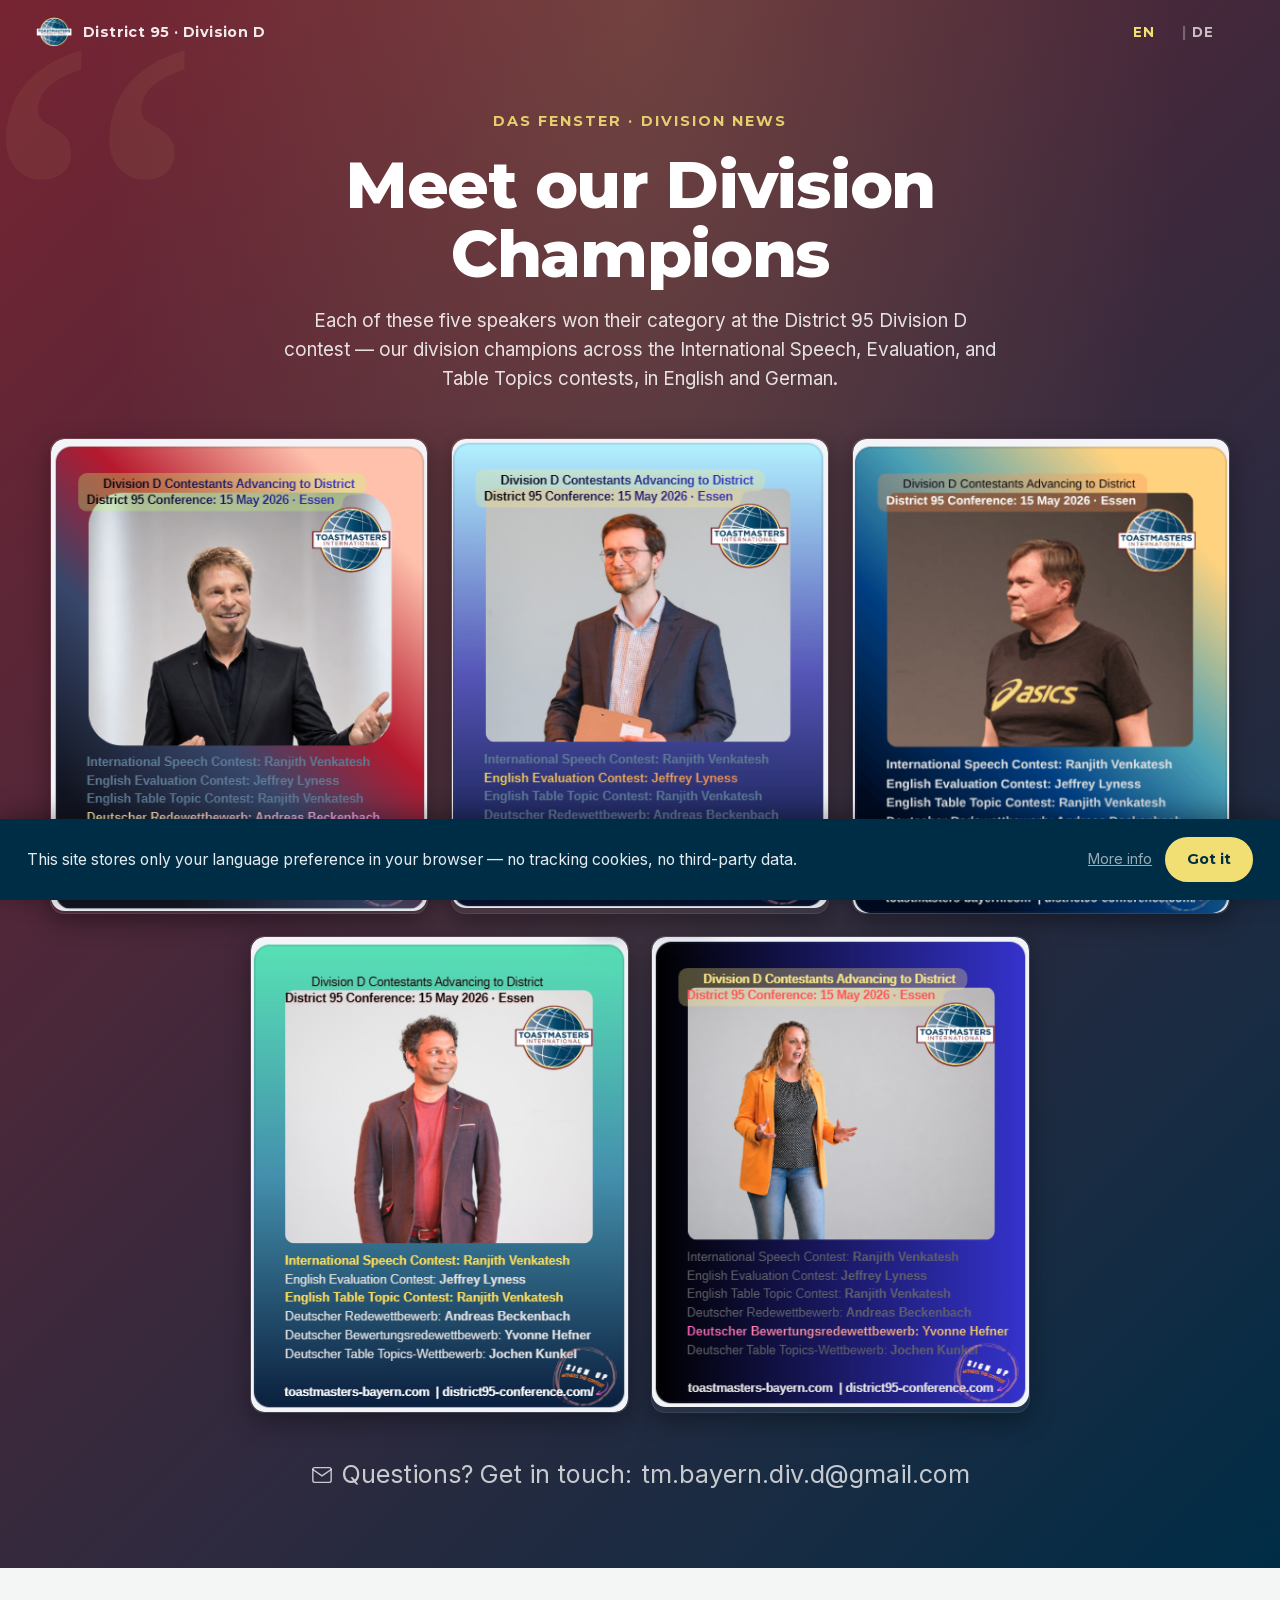
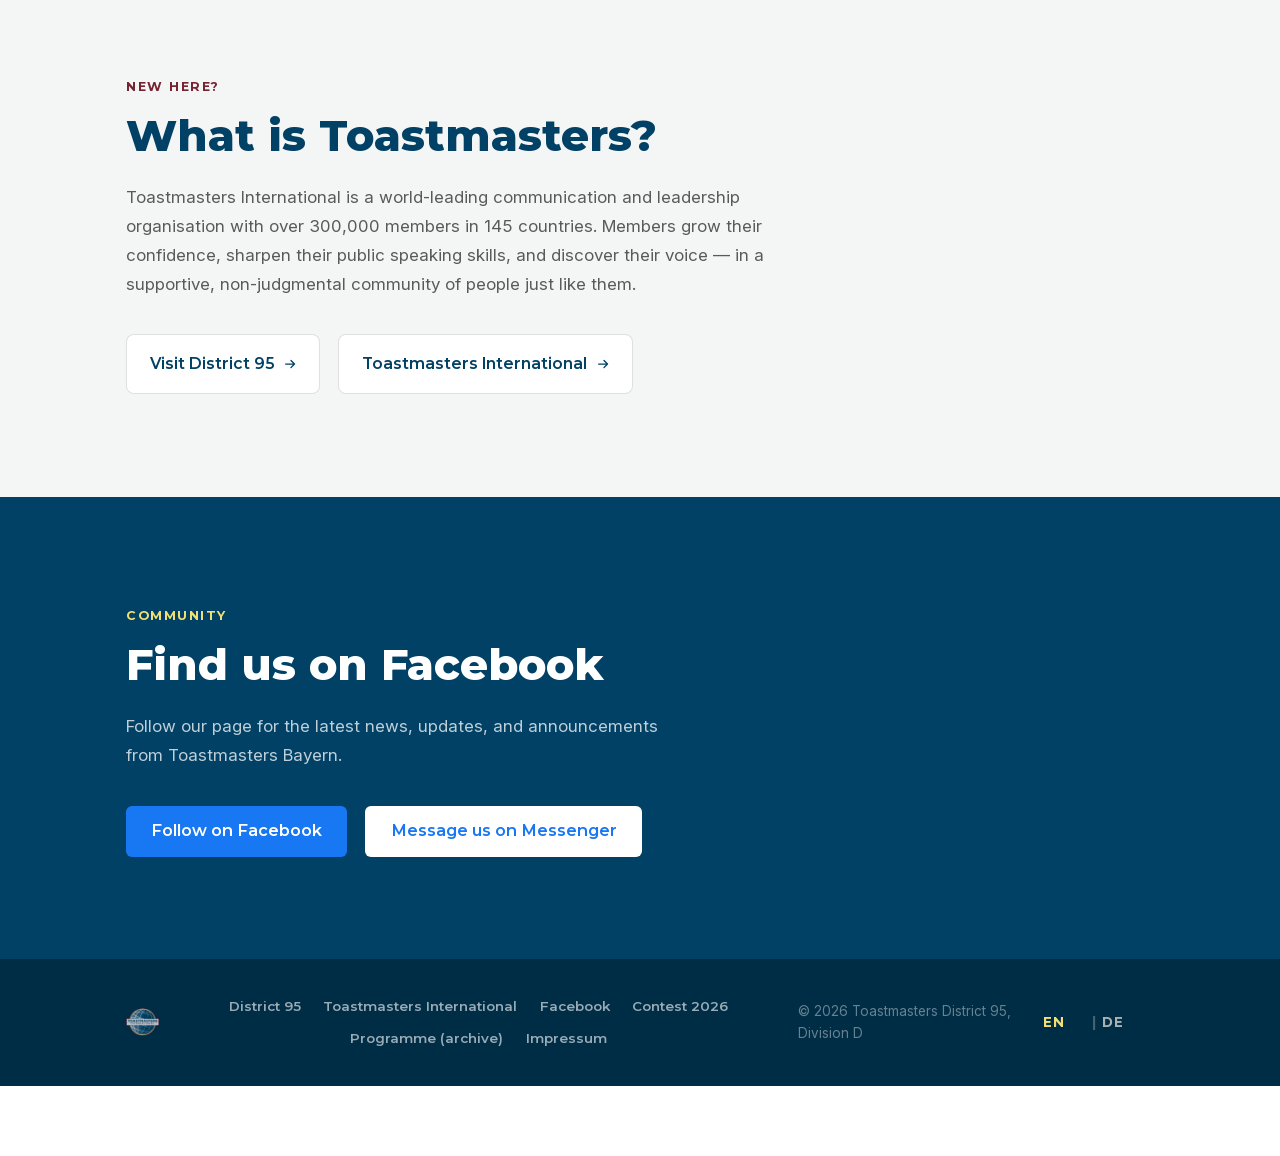
==== commit 965ed8a8: "Repurpose hero as "Das Fenster · Division News"; reframe winners as division champions - Hero is now" ====
--- a/index.html
+++ b/index.html
@@ -115,39 +115,39 @@
     </div>
 
     <nav class="nav__mobile" id="navMobile" aria-hidden="true">
-      <a href="#hero" class="nav__mobile-link" data-i18n="nav.champions">Champions</a>
+      <a href="#hero" class="nav__mobile-link" data-i18n="nav.champions">Das Fenster</a>
       <a href="#toastmasters" class="nav__mobile-link" data-i18n="nav.tm">Toastmasters</a>
       <a href="contest.html" class="nav__mobile-link" data-i18n="nav.contest">Contest 2026</a>
     </nav>
   </header>
 
   <!-- ═══════════════════════════════════════════
-       HERO — Champions of Division D 2026
+       HERO — Das Fenster (division news) · current item: Division champions
   ═══════════════════════════════════════════ -->
   <section class="hero hero--champions" id="hero">
     <div class="hero__deco" aria-hidden="true">&ldquo;</div>
     <div class="hero__content hero__content--wide">
-      <p class="hero__eyebrow" data-i18n="hero.eyebrow">District 95 Division D · Champions</p>
-      <h1 class="hero__title hero__title--champions" data-i18n="hero.title">Five Voices,<br>Went to District</h1>
-      <p class="hero__lead" data-i18n="hero.lead">On 25 April in Munich, our community crowned its champions. They competed on the 15th of May at the District 95 Conference in Essen — representing 30+ Toastmasters clubs across Bavaria.</p>
+      <p class="hero__eyebrow" data-i18n="hero.eyebrow">Das Fenster · Division News</p>
+      <h1 class="hero__title hero__title--champions" data-i18n="hero.title">Meet our Division<br>Champions</h1>
+      <p class="hero__lead" data-i18n="hero.lead">Each of these five speakers won their category at the District 95 Division D contest — our division champions across the International Speech, Evaluation, and Table Topics contests, in English and German.</p>
 
       <p class="hero__visitor-count hero__visitor-count--pill" id="visitorCount" aria-live="polite"></p>
 
       <div class="champions" role="list">
         <a href="https://www.district95-conference.com/" target="_blank" rel="noopener" class="champion-card" role="listitem">
-          <img src="images/winners/andreas_beckenbach.png" alt="Andreas Beckenbach — 2nd place at the District 95 Conference, Deutscher Redewettbewerb" class="champion-card__img" />
-        </a>
-        <a href="https://www.district95-conference.com/" target="_blank" rel="noopener" class="champion-card" role="listitem">
-          <img src="images/winners/jeffrey_lyness.png" alt="Jeffrey Lyness — Division D champion, English Evaluation Contest, at the District 95 Conference" class="champion-card__img" />
-        </a>
-        <a href="https://www.district95-conference.com/" target="_blank" rel="noopener" class="champion-card" role="listitem">
-          <img src="images/winners/jochen_kunkel.png" alt="Jochen Kunkel — 2nd place at the District 95 Conference, Deutscher Table Topics-Wettbewerb" class="champion-card__img" />
-        </a>
-        <a href="https://www.district95-conference.com/" target="_blank" rel="noopener" class="champion-card" role="listitem">
-          <img src="images/winners/ranjith_venkatesh.png" alt="Ranjith Venkatesh — 2nd place at the District 95 Conference, International Speech Contest and English Table Topics Contest" class="champion-card__img" />
-        </a>
-        <a href="https://www.district95-conference.com/" target="_blank" rel="noopener" class="champion-card" role="listitem">
-          <img src="images/winners/yvonne_hefner.png" alt="Yvonne Hefner — 1st place, District 95 Champion, Deutscher Bewertungsredewettbewerb" class="champion-card__img" />
+          <img src="images/winners/andreas_beckenbach.png" alt="Andreas Beckenbach — District 95 Division D champion, Deutscher Redewettbewerb (German International Speech)" class="champion-card__img" />
+        </a>
+        <a href="https://www.district95-conference.com/" target="_blank" rel="noopener" class="champion-card" role="listitem">
+          <img src="images/winners/jeffrey_lyness.png" alt="Jeffrey Lyness — District 95 Division D champion, English Evaluation Contest" class="champion-card__img" />
+        </a>
+        <a href="https://www.district95-conference.com/" target="_blank" rel="noopener" class="champion-card" role="listitem">
+          <img src="images/winners/jochen_kunkel.png" alt="Jochen Kunkel — District 95 Division D champion, Deutscher Table Topics-Wettbewerb (German Table Topics)" class="champion-card__img" />
+        </a>
+        <a href="https://www.district95-conference.com/" target="_blank" rel="noopener" class="champion-card" role="listitem">
+          <img src="images/winners/ranjith_venkatesh.png" alt="Ranjith Venkatesh — District 95 Division D champion, International Speech Contest and English Table Topics Contest" class="champion-card__img" />
+        </a>
+        <a href="https://www.district95-conference.com/" target="_blank" rel="noopener" class="champion-card" role="listitem">
+          <img src="images/winners/yvonne_hefner.png" alt="Yvonne Hefner — District 95 Division D champion, Deutscher Bewertungsredewettbewerb (German Evaluation)" class="champion-card__img" />
         </a>
       </div>
 
